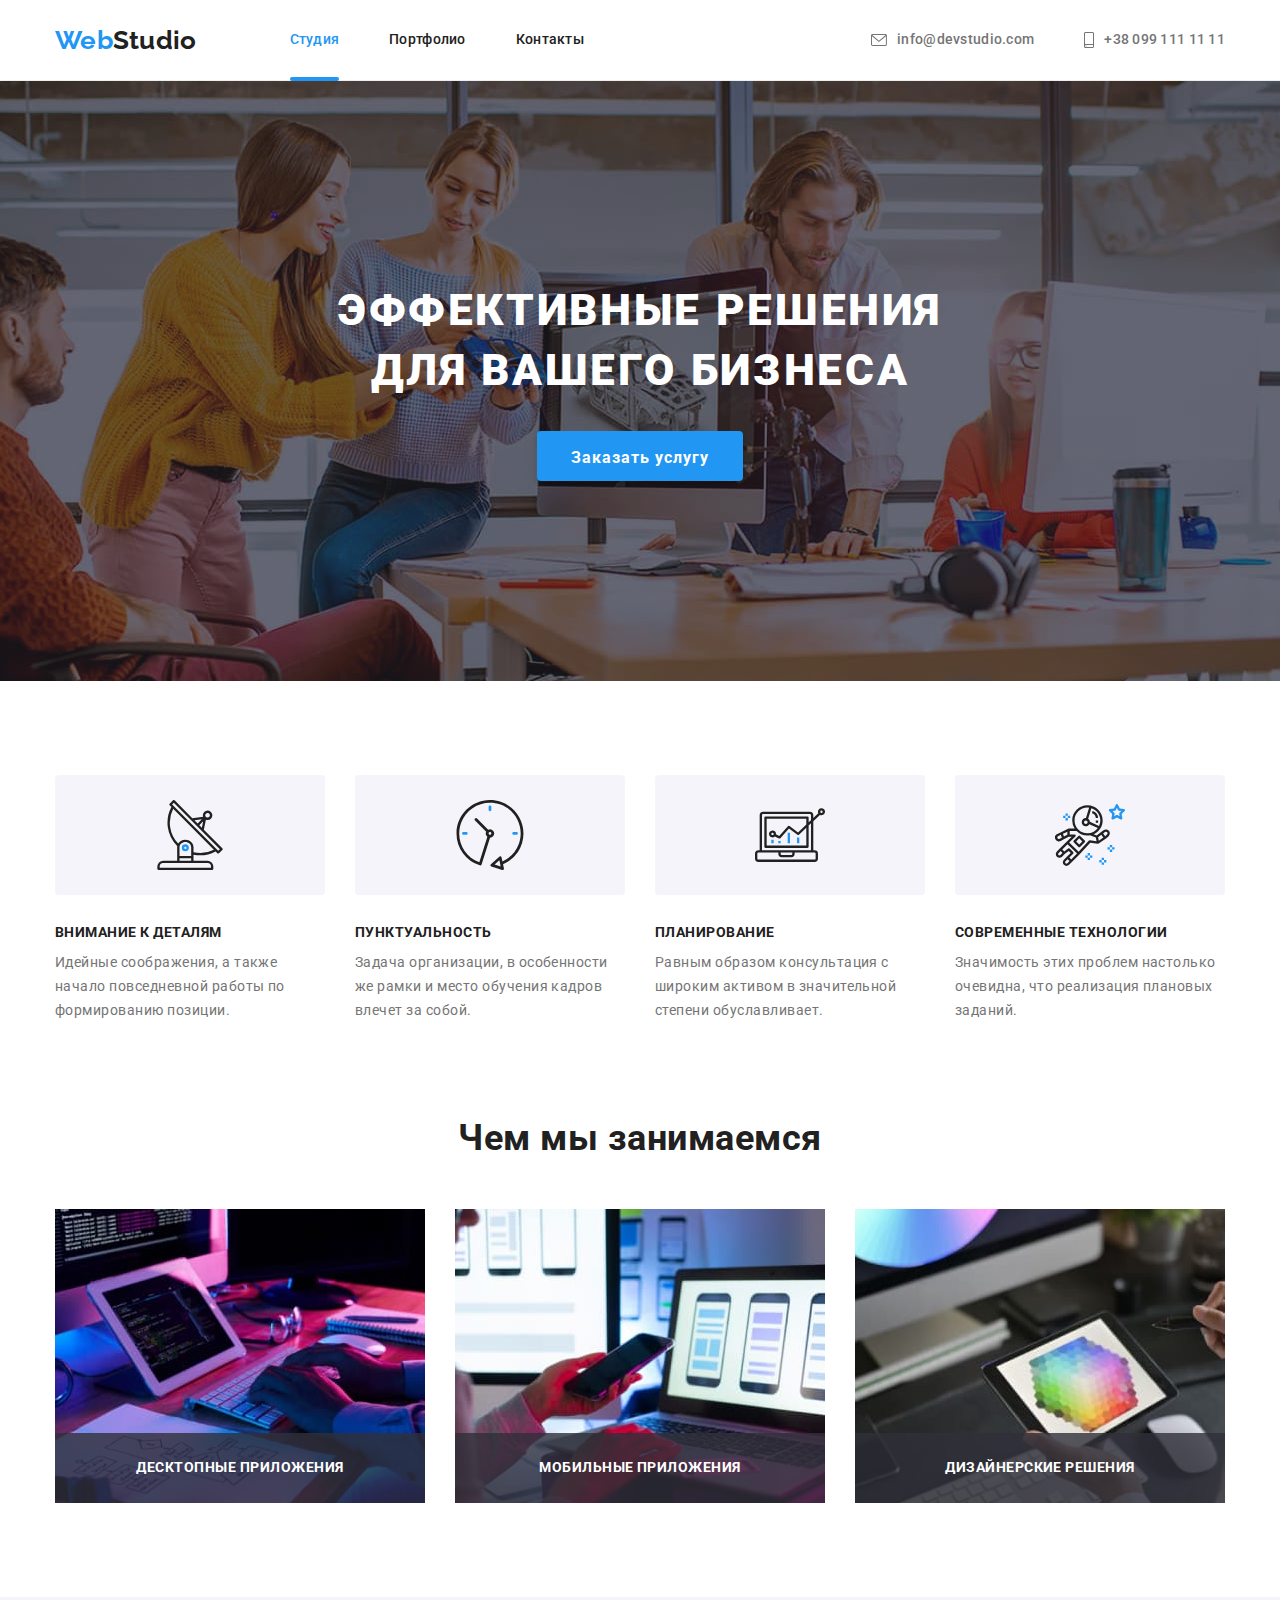
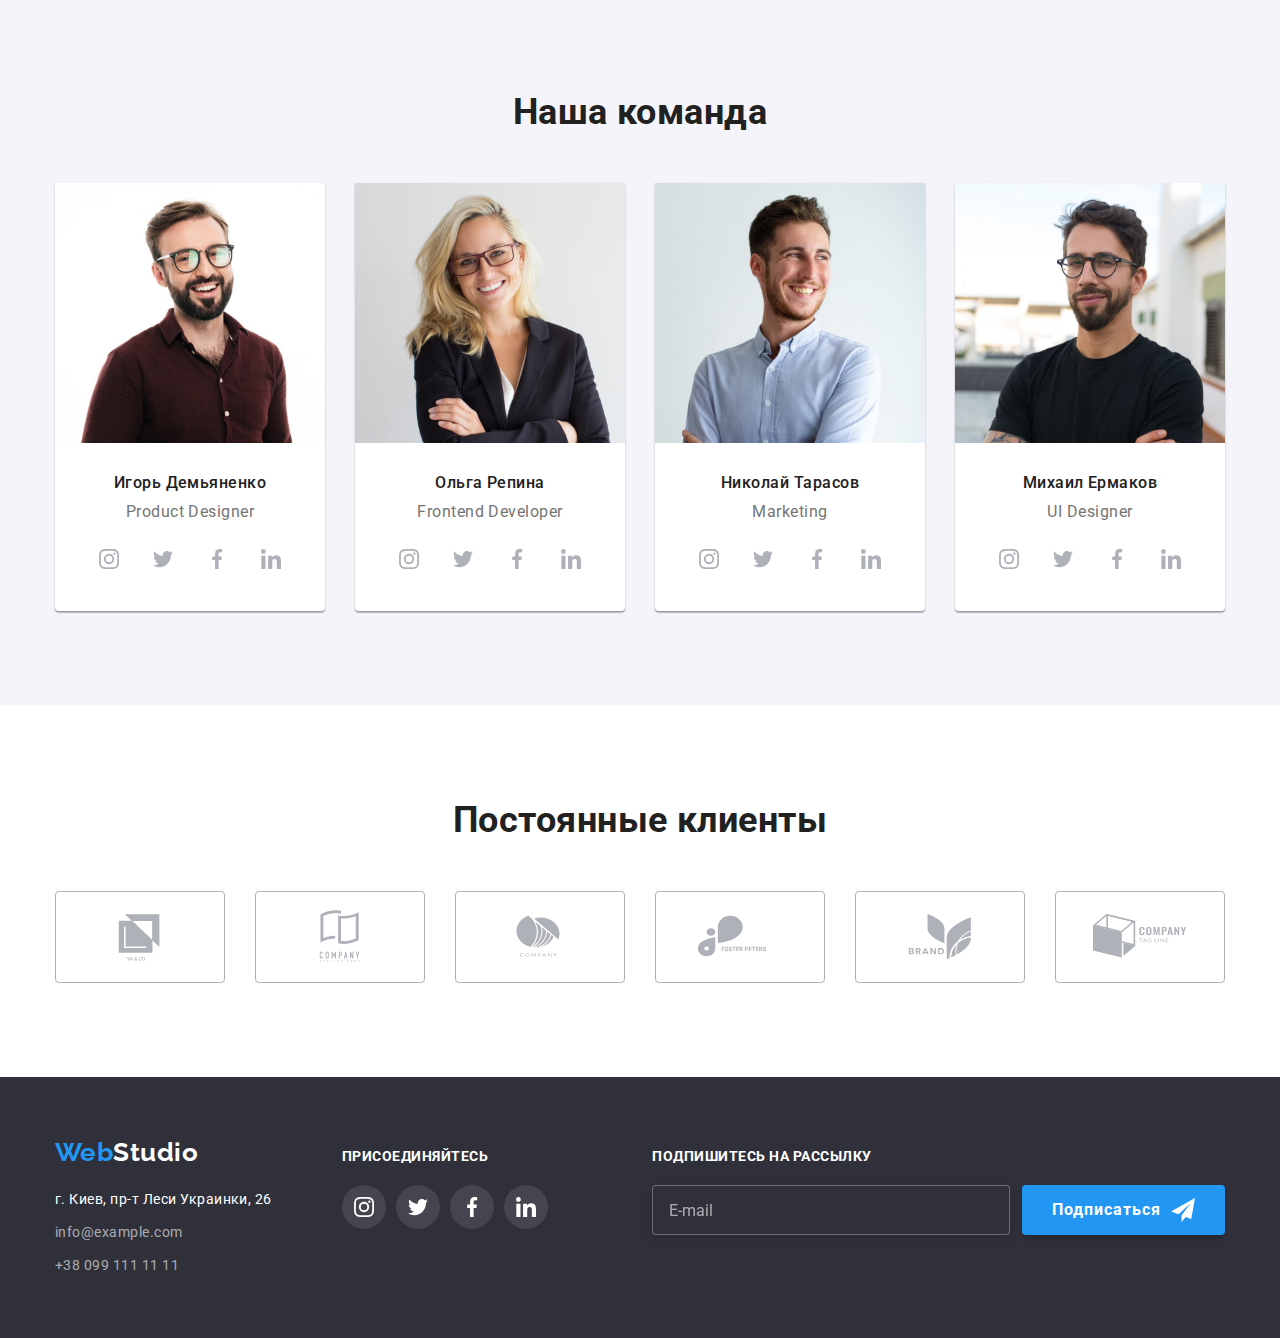
==== index.html @ 2c654b38 "Initial commit" ====
<!DOCTYPE html>
<html lang="ru">

<head>
    <meta charset="UTF-8">
    <meta http-equiv="X-UA-Compatible" content="IE=edge">
    <meta name="viewport" content="width=device-width, initial-scale=1.0">
    <title>Главная</title>
    <link
        href="https://fonts.googleapis.com/css2?family=Raleway:wght@700&family=Roboto:wght@400;500;700;900&display=swap"
        rel="stylesheet">
    <link rel="stylesheet"
        href="https://cdnjs.cloudflare.com/ajax/libs/modern-normalize/1.1.0/modern-normalize.min.css">
    <link rel="stylesheet" href="./css/main.min.css" />


</head>

<body>

    <!-- HEADER -->

    <header class="page-header">
        <div class="container page-header__container">
            <nav class="main-nav">
                <a class="main-logo" href="./index.html"><span class="main-logo__web">Web</span>Studio</a>
                <ul class="main-nav__list">
                    <li class="main-nav__item"><a class="main-nav__link main-nav__link--current"
                            href="./index.html">Студия</a></li>
                    <li class="main-nav__item"><a class="main-nav__link" href="./portfolio.html">Портфолио</a></li>
                    <li class="main-nav__item"><a class="main-nav__link" href="">Контакты</a></li>
                </ul>
            </nav>
            <ul class="page-header__contact-list">
                <li class="page-header__contact-item"><a class="page-header__contact" href="mailto:info@devstudio.com">
                        <svg class="page-header__contact-icon" width="16" height="12">
                            <use href="./images/sprite.svg#icon-envelope"></use>
                        </svg>info@devstudio.com</a></li>
                <li class="page-header__contact-item"><a class="page-header__contact" href="tel:+380991111111">
                        <svg class="page-header__contact-icon" width="10" height="16">
                            <use href="./images/sprite.svg#icon-smartphone"></use>
                        </svg>+38 099 111 11 11</a></li>
            </ul>
        </div>
    </header>

    <!-- MAIN -->

    <main>

        <!-- SECTION HERO -->

        <section class="section-hero">
            <div class="container">
                <h1 class="section-hero__title">Эффективные решения <br> для вашего бизнеса</h1>
                <button class="button" type="button" data-modal-open>Заказать услугу</button>
            </div>
        </section>

        <!-- SECTION ADVANTAGE -->


        <section class="section-advantage">
            <div class="container">
                <h2 class="section-advantage__title visually-hidden">Чем мы отличаемся от других</h2>
                <ul class="section-advantage__list">
                    <li class="section-advantage__item">
                        <div class="section-advantage__icon-box">
                            <svg class="section-advantage__icon">
                                <use href="./images/sprite.svg#icon-antenna"></use>
                            </svg>
                        </div>
                        <h3 class="section-advantage__subtitle">Внимание к деталям</h3>
                        <p class="section-advantage__text">Идейные соображения, а также начало повседневной работы по
                            формированию позиции.
                        </p>
                    </li>
                    <li class="section-advantage__item">
                        <div class="section-advantage__icon-box">
                            <svg class="section-advantage__icon">
                                <use href="./images/sprite.svg#icon-clock"></use>

                            </svg>
                        </div>
                        <h3 class="section-advantage__subtitle">Пунктуальность</h3>
                        <p class="section-advantage__text">Задача организации, в особенности же рамки и место обучения
                            кадров влечет за
                            собой.
                        </p>
                    </li>
                    <li class="section-advantage__item">
                        <div class="section-advantage__icon-box">
                            <svg class="section-advantage__icon">
                                <use href="./images/sprite.svg#icon-diagram" width="70px" height="70px"></use>
                            </svg>
                        </div>
                        <h3 class="section-advantage__subtitle">Планирование</h3>
                        <p class="section-advantage__text">Равным образом консультация с широким активом в значительной
                            степени
                            обуславливает.
                        </p>
                    </li>
                    <li class="section-advantage__item">
                        <div class="section-advantage__icon-box">
                            <svg class="section-advantage__icon" width="70px" height="70px">
                                <use href="./images/sprite.svg#icon-astronaut"></use>
                            </svg>
                        </div>
                        <h3 class="section-advantage__subtitle">Современные технологии</h3>
                        <p class="section-advantage__text">Значимость этих проблем настолько очевидна, что реализация
                            плановых заданий.</p>
                    </li>
                </ul>
            </div>
        </section>


        <!-- SECTION WORK -->


        <section class="section-work">
            <div class="container">
                <h2 class="section-work__title">
                    Чем мы занимаемся
                </h2>
                <ul class="section-work__list">
                    <li class="section-work__item">
                        <img class="section-work__img" src="./images/img1.jpg" alt="Изучаем алгоритмы" width="370">
                        <h3 class="section-work__subtitle">Десктопные приложения</h3>
                    </li>
                    <li class="section-work__item">
                        <img class="section-work__img" src="./images/img2.jpg" alt="Разрабатываем мобильные приложения"
                            width="370">
                        <h3 class="section-work__subtitle">Мобильные приложения</h3>
                    </li>
                    <li class="section-work__item">
                        <img class="section-work__img" src="./images/img3.jpg" alt="Делаем дизайн" width="370">
                        <h3 class="section-work__subtitle">Дизайнерские решения</h3>
                    </li>
                </ul>
            </div>
        </section>


        <!-- SECTION TEAM -->


        <section class="section-team">
            <div class="container">
                <h2 class="section-team__title">Наша команда</h2>
                <ul class="section-team__list">
                    <li class="section-team__item">
                        <img src="./images/photo1.jpg" alt="Игорь Демьяненко" width="270">
                        <h3 class="section-team__name">Игорь Демьяненко</h3>
                        <p class="section-team__speciality" lang="en">Product Designer</p>
                        <ul class="social-group__list">
                            <li class="social-group__item"><a class="social-group__link" href="">
                                    <svg class="social-group__icon social-group__icon--team">
                                        <use href="./images/sprite.svg#icon-instagram"></use>

                                    </svg>
                                </a></li>
                            <li class="social-group__item"><a class="social-group__link" href="">
                                    <svg class="social-group__icon social-group__icon--team">
                                        <use href="./images/sprite.svg#icon-twitter"></use>

                                    </svg>
                                </a></li>
                            <li class="social-group__item"><a class="social-group__link" href="">
                                    <svg class="social-group__icon social-group__icon--team">
                                        <use href="./images/sprite.svg#icon-facebook"></use>

                                    </svg>
                                </a></li>
                            <li class="social-group__item"><a class="social-group__link" href="">
                                    <svg class="social-group__icon social-group__icon--team">
                                        <use href="./images/sprite.svg#icon-linkedin"></use>

                                    </svg>
                                </a></li>
                        </ul>

                    </li>
                    <li class="section-team__item ">
                        <img src="./images/photo2.jpg" alt="Ольга Репина" width="270">
                        <h3 class="section-team__name">Ольга Репина</h3>
                        <p class="section-team__speciality" lang="en">Frontend Developer</p>


                        <ul class="social-group__list">
                            <li class="social-group__item"><a class="social-group__link social-group__icon--team"
                                    href="">
                                    <svg class="social-group__icon social-group__icon--team">
                                        <use href="./images/sprite.svg#icon-instagram"></use>

                                    </svg>
                                </a></li>
                            <li class="social-group__item"><a class="social-group__link" href="">
                                    <svg class="social-group__icon social-group__icon--team">
                                        <use href="./images/sprite.svg#icon-twitter"></use>

                                    </svg>
                                </a></li>
                            <li class="social-group__item"><a class="social-group__link" href="">
                                    <svg class="social-group__icon social-group__icon--team">
                                        <use href="./images/sprite.svg#icon-facebook"></use>

                                    </svg>
                                </a></li>
                            <li class="social-group__item"><a class="social-group__link" href="">
                                    <svg class="social-group__icon social-group__icon--team">
                                        <use href="./images/sprite.svg#icon-linkedin"></use>

                                    </svg>
                                </a></li>
                        </ul>
                    </li>
                    <li class="section-team__item">
                        <img src="./images/photo3.jpg" alt="Николай Тарасов" width="270">
                        <h3 class="section-team__name">Николай Тарасов</h3>
                        <p class="section-team__speciality" lang="en">Marketing</p>


                        <ul class="social-group__list">
                            <li class="social-group__item"><a class="social-group__link" href="">
                                    <svg class="social-group__icon social-group__icon--team">
                                        <use href="./images/sprite.svg#icon-instagram"></use>

                                    </svg>
                                </a></li>
                            <li class="social-group__item"><a class="social-group__link" href="">
                                    <svg class="social-group__icon social-group__icon--team">
                                        <use href="./images/sprite.svg#icon-twitter"></use>

                                    </svg>
                                </a></li>
                            <li class="social-group__item"><a class="social-group__link" href="">
                                    <svg class="social-group__icon social-group__icon--team">
                                        <use href="./images/sprite.svg#icon-facebook"></use>

                                    </svg>
                                </a></li>
                            <li class="social-group__item"><a class="social-group__link" href="">
                                    <svg class="social-group__icon social-group__icon--team">
                                        <use href="./images/sprite.svg#icon-linkedin"></use>

                                    </svg>
                                </a></li>
                        </ul>

                    </li>
                    <li class="section-team__item">
                        <img src="./images/photo4.jpg" alt="Михаил Ермаков" width="270">
                        <h3 class="section-team__name">Михаил Ермаков</h3>
                        <p class="section-team__speciality" lang="en">UI Designer</p>
                        <ul class="social-group__list">
                            <li class="social-group__item"><a class="social-group__link" href="">
                                    <svg class="social-group__icon social-group__icon--team">
                                        <use href="./images/sprite.svg#icon-instagram"></use>

                                    </svg>
                                </a></li>
                            <li class="social-group__item"><a class="social-group__link" href="">
                                    <svg class="social-group__icon social-group__icon--team">
                                        <use href="./images/sprite.svg#icon-twitter"></use>

                                    </svg>
                                </a></li>
                            <li class="social-group__item"><a class="social-group__link" href="">
                                    <svg class="social-group__icon social-group__icon--team">
                                        <use href="./images/sprite.svg#icon-facebook"></use>

                                    </svg>
                                </a></li>
                            <li class="social-group__item"><a class="social-group__link" href="">
                                    <svg class="social-group__icon social-group__icon--team">
                                        <use href="./images/sprite.svg#icon-linkedin"></use>

                                    </svg>
                                </a></li>
                        </ul>
                    </li>
                </ul>
            </div>
        </section>

        <!-- SECTION CLIENTS -->

        <section class="section-clients">
            <div class="container">
                <h2 class="section-clients__title">Постоянные клиенты</h2>
                <ul class="section-clients__list">
                    <li class="section-clients__item"><a class="section-clients__logo" href="">
                            <svg class="section-clients__logo-inside">
                                <use href="./images/sprite.svg#icon-logo1"></use>
                            </svg>
                        </a></li>
                    <li class="section-clients__item"><a class="section-clients__logo" href="">
                            <svg class="section-clients__logo-inside">
                                <use href="./images/sprite.svg#icon-logo2"></use>
                            </svg>
                        </a></li>
                    <li class="section-clients__item"><a class="section-clients__logo" href="">
                            <svg class="section-clients__logo-inside">
                                <use href="./images/sprite.svg#icon-logo3"></use>
                            </svg>
                        </a></li>
                    <li class="section-clients__item"><a class="section-clients__logo" href="">
                            <svg class="section-clients__logo-inside">
                                <use href="./images/sprite.svg#icon-logo4"></use>
                            </svg>
                        </a></li>
                    <li class="section-clients__item"><a class="section-clients__logo" href="">
                            <svg class="section-clients__logo-inside">
                                <use href="./images/sprite.svg#icon-logo5"></use>
                            </svg>
                        </a></li>
                    <li class="section-clients__item"><a class="section-clients__logo" href="">
                            <svg class="section-clients__logo-inside">
                                <use href="./images/sprite.svg#icon-logo6"></use>
                            </svg>
                        </a></li>
                </ul>
            </div>
        </section>



    </main>

    <!-- FOOTER -->

    <footer class="footer">
        <div class="container footer__container">
            <div class="footer__contact-group">
                <a class="main-logo main-logo--inverse" href="./index.html"><span
                        class="main-logo__web">Web</span>Studio</a>
                <address class="footer__contact-list">
                    <ul>
                        <li class="footer__contact-item"><a class="footer__address" href="https://bit.ly/3pXMvUd"
                                target="_blank" rel="noopener noreferrer">г. Киев,
                                пр-т Леси Украинки, 26</a></li>
                        <li class="footer__contact-item"><a class="footer__contact"
                                href="mailto:info@example.com">info@example.com</a> </li>
                        <li class="footer__contact-item"><a class="footer__contact" href="tel:+380991111111">+38 099 111
                                11 11</a></li>
                    </ul>
                </address>
            </div>

            <div class="social-group">
                <h3 class="social-group__title">присоединяйтесь</h3>
                <ul class="social-group__list">
                    <li class="social-group__item"><a class="social-group__link" href="">
                            <svg class="social-group__icon">
                                <use href="./images/sprite.svg#icon-instagram"></use>

                            </svg>
                        </a></li>
                    <li class="social-group__item"><a class="social-group__link" href="">
                            <svg class="social-group__icon">
                                <use href="./images/sprite.svg#icon-twitter"></use>

                            </svg>
                        </a></li>
                    <li class="social-group__item"><a class="social-group__link" href="">
                            <svg class="social-group__icon">
                                <use href="./images/sprite.svg#icon-facebook"></use>

                            </svg>
                        </a></li>
                    <li class="social-group__item"><a class="social-group__link" href="">
                            <svg class="social-group__icon">
                                <use href="./images/sprite.svg#icon-linkedin"></use>

                            </svg>
                        </a></li>
                </ul>
            </div>
            <div>
                <h2 class="footer-form__email-label">Подпишитесь на рассылку</h2>
                <form class="footer-form">

                    <label class="footer-form__email">

                        <input class="footer-form__input" type="email" name="footer-email" placeholder="E-mail">
                    </label>

                    <button class="button button__footer" type="submit">
                        Подписаться
                        <svg class="button__icon" width="24px" height="24px">
                            <use href="./images/sprite.svg#icon-send"></use>

                        </svg>
                    </button>

                </form>
            </div>
        </div>
    </footer>

    <!-- MODAL -->

    <div class="backdrop backdrop--is-hidden" data-modal>
        <div class="modal">

            <button class="modal__button" data-modal-close>
                <svg class="modal__button-icon" width="11" height="11">
                    <use href="./images/sprite.svg#icon-close"></use>

                </svg>
            </button>
            <form class="modal__form">
                <strong class="modal__title">Оставьте свои данные, мы вам перезвоним</strong>

                <label class="modal__label">
                    <span class="modal__name">Имя</span>
                    <span class="modal__input-field">
                        <input class="modal__input" type="text" name="name">
                        <svg class="modal__icon">
                            <use href="./images/sprite.svg#icon-person-form"></use>
                        </svg>
                    </span>
                </label>

                <label class="modal__label">
                    <span class="modal__name">Телефон</span>
                    <span class="modal__input-field">
                        <input class="modal__input" type="tel" name="tel">
                        <svg class="modal__icon">
                            <use href="./images/sprite.svg#icon-phone-form"></use>
                        </svg>
                    </span>
                </label>

                <label class="modal__label">
                    <span class="modal__name">Почта</span>
                    <span class="modal__input-field">
                        <input class="modal__input" type="email" name="email">
                        <svg class="modal__icon">
                            <use href="./images/sprite.svg#icon-email-form"></use>
                        </svg>
                    </span>
                </label>

                <label class="modal__label modal__label--margin">
                    <span class="modal__name">Комментарий</span>
                    <textarea class="modal__comment" name="comment" id="comment" placeholder="Введите текст"
                        rows="3"></textarea>
                </label>

                <label class="modal__checkbox">

                    <input class="modal__checkbox-input" type="checkbox" name="policy">
                    <svg class="modal__checkbox-icon">
                        <use href="./images/sprite.svg#icon-uncheck"></use>
                    </svg>
                    <svg class="modal__checkbox-icon modal__checkbox-icon--on">
                        <use href="./images/sprite.svg#icon-check"></use>
                    </svg>

                    <span class="modal__checkbox-label">Соглашаюсь с рассылкой и принимаю
                        <a class="modal__agreement-link" href="#">Условия договора</a></span>
                </label>


                <button class="button button__form" type="submit">
                    Отправить
                </button>

            </form>


        </div>
    </div>
    <script src="./js/modal.js"></script>

</body>

</html>
---- css/main.min.css ----
:root{--primary-text-color: #757575;--title-text-color: #212121;--accent-color: #2196f3;--primary-white-color: #ffffff;--secondary-bg: #f5f4fa;--footer-bg: #2f303a;--icons-color: #afb1b8}.visually-hidden{position:absolute;width:1px;height:1px;margin:-1px;border:0;padding:0;white-space:nowrap;-webkit-clip-path:inset(100%);clip-path:inset(100%);clip:rect(0 0 0 0);overflow:hidden}html{-webkit-box-sizing:border-box;box-sizing:border-box}*,*::before,*::after{-webkit-box-sizing:inherit;box-sizing:inherit}body{margin:0;font-family:Roboto,sans-serif;color:var(--primary-text-color);background-color:var(--primary-white-color);letter-spacing:.03em}.main-logo{color:var(--title-text-color);text-decoration:none;font-family:Raleway,sans-serif;font-weight:700;font-size:26px;line-height:1.19}.button{border-radius:4px;border-color:rgba(0,0,0,0);padding:10px 32px;min-width:200px;height:50px;-webkit-box-shadow:0px 4px 4px rgba(0,0,0,.15);box-shadow:0px 4px 4px rgba(0,0,0,.15);color:var(--primary-white-color);background-color:var(--accent-color);font-family:inherit;font-weight:700;font-size:16px;line-height:1.88;-webkit-box-align:center;-ms-flex-align:center;align-items:center;text-align:center;letter-spacing:.06em;cursor:pointer;-webkit-transition-property:background-color;transition-property:background-color;-webkit-transition-duration:250ms;transition-duration:250ms;-webkit-transition-timing-function:cubic-bezier(0.4, 0, 0.2, 1);transition-timing-function:cubic-bezier(0.4, 0, 0.2, 1)}.button:hover,.button:focus{background-color:#188ce8}.social-group{margin-left:70px;margin-right:auto}.social-group__title{margin-top:0;margin-bottom:20px;font-weight:700;font-size:14px;line-height:1.14;text-transform:uppercase;color:var(--primary-white-color)}.social-group__list{display:-webkit-box;display:-ms-flexbox;display:flex;-webkit-box-pack:center;-ms-flex-pack:center;justify-content:center}.social-group__item:not(:last-child){margin-right:10px}.social-group__link{display:-webkit-box;display:-ms-flexbox;display:flex;-webkit-box-align:center;-ms-flex-align:center;align-items:center;-webkit-box-pack:center;-ms-flex-pack:center;justify-content:center;width:44px;height:44px;border-radius:50%;background:rgba(255,255,255,.1);-webkit-transition-property:background-color;transition-property:background-color;-webkit-transition-duration:250ms;transition-duration:250ms;-webkit-transition-timing-function:cubic-bezier(0.4, 0, 0.2, 1);transition-timing-function:cubic-bezier(0.4, 0, 0.2, 1)}.social-group__link:hover,.social-group__link:focus{background-color:var(--accent-color)}.social-group__icon{fill:var(--primary-white-color);width:20px;height:20px;-webkit-transition-property:fill;transition-property:fill;-webkit-transition-duration:250ms;transition-duration:250ms;-webkit-transition-timing-function:cubic-bezier(0.4, 0, 0.2, 1);transition-timing-function:cubic-bezier(0.4, 0, 0.2, 1)}.social-group__link:hover .social-group__icon,.social-group__link:focus .social-group__icon{fill:var(--primary-white-color)}h1,h2,h3,p{margin-bottom:0;margin-top:0}ul,li{padding:0;margin:0;list-style:none}a{text-decoration:none;color:inherit}img{display:block;margin-bottom:0}.container{width:1200px;padding-left:15px;padding-right:15px;margin-left:auto;margin-right:auto}.page-header__container{display:-webkit-box;display:-ms-flexbox;display:flex;-webkit-box-align:center;-ms-flex-align:center;align-items:center}.main-nav{display:-webkit-box;display:-ms-flexbox;display:flex;-webkit-box-align:center;-ms-flex-align:center;align-items:center}.page-header{font-weight:500;font-size:14px;line-height:1.14;letter-spacing:.02em;border-bottom:1px solid #eee}.main-nav__list{display:-webkit-box;display:-ms-flexbox;display:flex;margin-left:93px;gap:50px}.main-nav__link{color:var(--title-text-color);display:block;padding-top:32px;padding-bottom:32px;-webkit-transition-property:color;transition-property:color;-webkit-transition-duration:250ms;transition-duration:250ms;-webkit-transition-timing-function:cubic-bezier(0.4, 0, 0.2, 1);transition-timing-function:cubic-bezier(0.4, 0, 0.2, 1)}.main-nav__link:hover,.main-nav__link:focus,.main-nav__link--current,.page-header__contact:hover,.page-header__contact:focus,.footer__contact:hover,.footer__contact:focus,.main-logo__web{color:var(--accent-color)}.main-nav__link--current{position:relative}.main-nav__link--current::after{content:"";position:absolute;bottom:-1px;left:0;width:100%;height:4px;background:var(--accent-color);border-radius:2px}.page-header__contact-list{display:-webkit-box;display:-ms-flexbox;display:flex;margin-left:auto;gap:50px}.page-header__contact{display:-webkit-box;display:-ms-flexbox;display:flex;-webkit-box-align:center;-ms-flex-align:center;align-items:center;padding-top:32px;padding-bottom:32px;-webkit-transition-property:color;transition-property:color;-webkit-transition-duration:250ms;transition-duration:250ms;-webkit-transition-timing-function:cubic-bezier(0.4, 0, 0.2, 1);transition-timing-function:cubic-bezier(0.4, 0, 0.2, 1)}.page-header__contact-icon{fill:#757575;margin-right:10px;-webkit-transition-property:fill;transition-property:fill;-webkit-transition-duration:250ms;transition-duration:250ms;-webkit-transition-timing-function:cubic-bezier(0.4, 0, 0.2, 1);transition-timing-function:cubic-bezier(0.4, 0, 0.2, 1)}.page-header__contact:hover .page-header__contact-icon,.page-header__contact:focus .page-header__contact-icon{fill:var(--accent-color)}.section-hero{background-image:-webkit-gradient(linear, left top, right top, from(rgba(47, 48, 58, 0.4)), to(rgba(47, 48, 58, 0.4))),url(../images/hero.jpg);background-image:linear-gradient(to right, rgba(47, 48, 58, 0.4), rgba(47, 48, 58, 0.4)),url(../images/hero.jpg);background-repeat:no-repeat;background-position:center;margin-left:auto;margin-right:auto;max-width:1600px;height:600px;background-size:cover;background-color:var(--footer-bg);text-align:center;padding:200px 0}.section-hero__title{margin-top:0;margin-bottom:30px;color:#fff;font-weight:900;font-size:44px;line-height:1.36;letter-spacing:.06em;text-transform:uppercase}.section-advantage{padding-top:94px}.section-advantage__list{display:-webkit-box;display:-ms-flexbox;display:flex}.section-advantage__icon{width:70px;height:70px}.section-advantage__icon-box{display:-webkit-box;display:-ms-flexbox;display:flex;-webkit-box-align:center;-ms-flex-align:center;align-items:center;-webkit-box-pack:center;-ms-flex-pack:center;justify-content:center;height:120px;width:270px;margin-bottom:30px;background-color:var(--secondary-bg);border-radius:4px}.section-advantage__item:not(:last-child){margin-right:30px}.section-advantage__title,.section-work__title,.section-team__title,.section-clients__title,.section-projects__title{color:var(--title-text-color);font-weight:700;font-size:36px;line-height:1.17;text-align:center;margin-top:0;margin-bottom:50px}.section-advantage__subtitle{color:var(--title-text-color);font-weight:700;font-size:14px;line-height:1.14;text-transform:uppercase;margin-top:0;margin-bottom:10px}.section-advantage__text{font-size:14px;line-height:1.71}.section-work{padding:94px 0}.section-work__list{display:-webkit-box;display:-ms-flexbox;display:flex;gap:30px}.section-work__item{position:relative}.section-work__subtitle{position:absolute;bottom:0;display:-webkit-box;display:-ms-flexbox;display:flex;width:370px;-webkit-box-align:center;-ms-flex-align:center;align-items:center;-webkit-box-pack:center;-ms-flex-pack:center;justify-content:center;padding:27px 0;font-weight:700;font-size:14px;line-height:1.14;text-transform:uppercase;color:var(--primary-white-color);background:rgba(47,48,58,.8)}.section-team{background-color:var(--secondary-bg);padding:94px 0}.section-team__list{display:-webkit-box;display:-ms-flexbox;display:flex;gap:30px}.section-team__item{background-color:var(--primary-white-color);-webkit-box-shadow:0px 1px 3px rgba(0,0,0,.12),0px 1px 1px rgba(0,0,0,.14),0px 2px 1px rgba(0,0,0,.2);box-shadow:0px 1px 3px rgba(0,0,0,.12),0px 1px 1px rgba(0,0,0,.14),0px 2px 1px rgba(0,0,0,.2);border-radius:0px 0px 4px 4px;padding-bottom:30px}.section-team__name{color:var(--title-text-color);font-weight:500;font-size:16px;line-height:1.19;text-align:center;margin-top:30px;margin-bottom:10px}.section-team__speciality{font-size:16px;line-height:1.19;text-align:center;margin-bottom:16px}.social-group__icon--team{fill:var(--icons-color)}.section-clients{padding:94px 0}.section-clients__list{display:-webkit-box;display:-ms-flexbox;display:flex;gap:30px}.section-clients__logo{display:-webkit-box;display:-ms-flexbox;display:flex;-webkit-box-align:center;-ms-flex-align:center;align-items:center;-webkit-box-pack:center;-ms-flex-pack:center;justify-content:center;width:170px;height:92px;border:1px solid var(--icons-color);border-radius:4px;-webkit-transition-property:border;transition-property:border;-webkit-transition-duration:250ms;transition-duration:250ms;-webkit-transition-timing-function:cubic-bezier(0.4, 0, 0.2, 1);transition-timing-function:cubic-bezier(0.4, 0, 0.2, 1)}.section-clients__logo:hover,.section-clients__logo:focus{border:1px solid var(--accent-color)}.section-clients__logo-inside{fill:var(--icons-color);width:106px;height:60px;-webkit-transition-property:fill;transition-property:fill;-webkit-transition-duration:250ms;transition-duration:250ms;-webkit-transition-timing-function:cubic-bezier(0.4, 0, 0.2, 1);transition-timing-function:cubic-bezier(0.4, 0, 0.2, 1)}.section-clients__logo:hover .section-clients__logo-inside,.section-clients__logo:focus .section-clients__logo-inside{fill:var(--accent-color)}.section-projects{padding:94px 0}.button__filter{border-radius:4px;border-color:rgba(0,0,0,0);font-family:inherit;font-weight:500;font-size:16px;line-height:1.62;text-align:center;letter-spacing:.03em;cursor:pointer;color:var(--title-text-color);background-color:var(--secondary-bg);padding:6px 22px;-webkit-transition-property:background-color,color,-webkit-box-shadow;transition-property:background-color,color,-webkit-box-shadow;transition-property:background-color,color,box-shadow;transition-property:background-color,color,box-shadow,-webkit-box-shadow;-webkit-transition-duration:250ms;transition-duration:250ms;-webkit-transition-timing-function:cubic-bezier(0.4, 0, 0.2, 1);transition-timing-function:cubic-bezier(0.4, 0, 0.2, 1)}.button__filter:hover,.button__filter:focus,.button__filter--active{color:var(--primary-white-color);background-color:var(--accent-color);-webkit-box-shadow:0px 3px 1px rgba(0,0,0,.1),0px 1px 2px rgba(0,0,0,.08),0px 2px 2px rgba(0,0,0,.12);box-shadow:0px 3px 1px rgba(0,0,0,.1),0px 1px 2px rgba(0,0,0,.08),0px 2px 2px rgba(0,0,0,.12)}.section-projects__filter{display:-webkit-box;display:-ms-flexbox;display:flex;-webkit-box-pack:center;-ms-flex-pack:center;justify-content:center;margin-bottom:50px}.section-projects__filter-item:not(:last-child){margin-right:8px}.section-projects__list{display:-webkit-box;display:-ms-flexbox;display:flex;-ms-flex-wrap:wrap;flex-wrap:wrap}.section-projects__item:not(:nth-child(3n)){margin-right:30px}.section-projects__item:nth-child(-n+6){margin-bottom:30px}.section-projects__link{display:block;-webkit-transition-property:-webkit-box-shadow;transition-property:-webkit-box-shadow;transition-property:box-shadow;transition-property:box-shadow, -webkit-box-shadow;-webkit-transition-duration:250ms;transition-duration:250ms;-webkit-transition-timing-function:cubic-bezier(0.4, 0, 0.2, 1);transition-timing-function:cubic-bezier(0.4, 0, 0.2, 1)}.section-projects__link:hover,.section-projects__link:focus{-webkit-box-shadow:0px 1px 1px rgba(0,0,0,.12),0px 4px 4px rgba(0,0,0,.06),1px 4px 6px rgba(0,0,0,.16);box-shadow:0px 1px 1px rgba(0,0,0,.12),0px 4px 4px rgba(0,0,0,.06),1px 4px 6px rgba(0,0,0,.16)}.section-projects__image{position:relative;overflow:hidden;width:370px}.section-projects__subtitle{color:var(--title-text-color);font-weight:700;font-size:18px;line-height:2;letter-spacing:.06em;margin-top:0;margin-bottom:4px}.section-projects__text{font-size:16px;line-height:1.88}.section-projects__overlay{position:absolute;-webkit-transform:translatey(0);transform:translatey(0);-webkit-transition-property:-webkit-transform;transition-property:-webkit-transform;transition-property:transform;transition-property:transform, -webkit-transform;-webkit-transition-duration:250ms;transition-duration:250ms;-webkit-transition-timing-function:cubic-bezier(0.4, 0, 0.2, 1);transition-timing-function:cubic-bezier(0.4, 0, 0.2, 1);font-size:18px;line-height:1.56;padding:63px 24px;color:#fff;background:rgba(33,150,243,.9)}.section-projects__link:hover .section-projects__overlay,.section-projects__link:focus .section-projects__overlay{-webkit-transform:translatey(-100%);transform:translatey(-100%)}.section-projects__product{border-left:1px solid #eee;border-right:1px solid #eee;border-bottom:1px solid #eee;padding-left:24px;padding-right:24px;padding-top:20px;padding-bottom:20px}.footer{padding:60px 0;background-color:var(--footer-bg)}.footer__container{display:-webkit-box;display:-ms-flexbox;display:flex;-webkit-box-align:baseline;-ms-flex-align:baseline;align-items:baseline}.footer__contact-list{margin-top:20px;text-decoration:none;font-style:normal;text-decoration:inherit;font-size:14px;line-height:1.71}.footer__contact-item:not(:last-child){margin-bottom:9px}.main-logo--inverse{color:var(--primary-white-color);margin-bottom:20px}.footer__address{color:var(--primary-white-color);text-decoration:none}.footer__contact{color:rgba(255,255,255,.6);text-decoration:none;-webkit-transition-property:color;transition-property:color;-webkit-transition-duration:250ms;transition-duration:250ms;-webkit-transition-timing-function:cubic-bezier(0.4, 0, 0.2, 1);transition-timing-function:cubic-bezier(0.4, 0, 0.2, 1)}.footer-form{display:-webkit-box;display:-ms-flexbox;display:flex;-webkit-box-align:center;-ms-flex-align:center;align-items:center}.footer-form__email-label{margin-bottom:20px;font-weight:700;font-size:14px;line-height:1.14;text-transform:uppercase;color:var(--primary-white-color)}.footer-form__input{border:1px solid rgba(255,255,255,.3);-webkit-filter:drop-shadow(0px 4px 4px rgba(0, 0, 0, 0.15));filter:drop-shadow(0px 4px 4px rgba(0, 0, 0, 0.15));border-radius:4px;padding:15px 16px;min-width:358px;height:50px;background-color:var(--footer-bg);color:var(--primary-white-color)}.footer-form__input::-webkit-input-placeholder{font-size:16px;line-height:1.25;color:rgba(255,255,255,.6)}.footer-form__input::-moz-placeholder{font-size:16px;line-height:1.25;color:rgba(255,255,255,.6)}.footer-form__input:-ms-input-placeholder{font-size:16px;line-height:1.25;color:rgba(255,255,255,.6)}.footer-form__input::-ms-input-placeholder{font-size:16px;line-height:1.25;color:rgba(255,255,255,.6)}.footer-form__input::placeholder{font-size:16px;line-height:1.25;color:rgba(255,255,255,.6)}.button__footer{display:-webkit-box;display:-ms-flexbox;display:flex;margin-left:12px;padding:10px 28px}.button__icon{fill:var(--primary-white-color);margin-left:10px}.backdrop{position:fixed;top:0;left:0;background:rgba(0,0,0,.2);width:100%;height:100%;opacity:1;visibility:visible;-webkit-transition-property:opacity,visibility;transition-property:opacity,visibility;-webkit-transition-duration:250ms;transition-duration:250ms;-webkit-transition-timing-function:cubic-bezier(0.4, 0, 0.2, 1);transition-timing-function:cubic-bezier(0.4, 0, 0.2, 1)}.backdrop--is-hidden{opacity:0;pointer-events:none;visibility:hidden}.backdrop--is-hidden .modal{-webkit-transform:translate(-50%, 50%) scale(0.5);transform:translate(-50%, 50%) scale(0.5)}.modal{position:absolute;top:50%;left:50%;-webkit-transform:translate(-50%, -50%) scale(1);transform:translate(-50%, -50%) scale(1);padding:40px;background-color:var(--primary-white-color);-webkit-box-shadow:0px 1px 3px rgba(0,0,0,.12),0px 1px 1px rgba(0,0,0,.14),0px 2px 1px rgba(0,0,0,.2);box-shadow:0px 1px 3px rgba(0,0,0,.12),0px 1px 1px rgba(0,0,0,.14),0px 2px 1px rgba(0,0,0,.2);border-radius:4px;-webkit-transition-property:-webkit-transform;transition-property:-webkit-transform;transition-property:transform;transition-property:transform, -webkit-transform;-webkit-transition-duration:250ms;transition-duration:250ms;-webkit-transition-timing-function:cubic-bezier(0.4, 0, 0.2, 1);transition-timing-function:cubic-bezier(0.4, 0, 0.2, 1)}.modal__button{position:absolute;top:8px;right:8px;display:-webkit-box;display:-ms-flexbox;display:flex;-webkit-box-align:center;-ms-flex-align:center;align-items:center;-webkit-box-pack:center;-ms-flex-pack:center;justify-content:center;background-color:var(--primary-white-color);width:30px;height:30px;border-radius:50%;padding:0px;border:1px solid rgba(0,0,0,.1);cursor:pointer}.modal__button:hover .modal__button-icon{fill:var(--accent-color)}.modal__form{display:-webkit-box;display:-ms-flexbox;display:flex;-webkit-box-orient:vertical;-webkit-box-direction:normal;-ms-flex-direction:column;flex-direction:column;-webkit-box-align:center;-ms-flex-align:center;align-items:center}.modal__title{margin-bottom:12px;font-weight:700;font-size:20px;line-height:1.15;text-align:center;color:var(--title-text-color)}.modal__label{display:-webkit-box;display:-ms-flexbox;display:flex;-webkit-box-orient:vertical;-webkit-box-direction:normal;-ms-flex-direction:column;flex-direction:column;margin-bottom:10px;width:100%}.modal__input-field{position:relative;display:-webkit-box;display:-ms-flexbox;display:flex;-webkit-box-orient:vertical;-webkit-box-direction:normal;-ms-flex-direction:column;flex-direction:column}.modal__name{margin-bottom:4px;font-size:12px;line-height:1.17;letter-spacing:.01em}.modal__icon{position:absolute;left:12px;top:50%;-webkit-transform:translateY(-50%);transform:translateY(-50%);width:18px;height:18px;fill:#212121;-webkit-transition-property:fill;transition-property:fill;-webkit-transition-duration:250ms;transition-duration:250ms;-webkit-transition-timing-function:cubic-bezier(0.4, 0, 0.2, 1);transition-timing-function:cubic-bezier(0.4, 0, 0.2, 1)}.modal__input:focus+.modal__icon{fill:var(--accent-color)}.modal__input{border:1px solid rgba(33,33,33,.2);border-radius:4px;margin:0;padding:11px 12px 11px 42px;color:var(--title-text-color);-webkit-transition-property:border-color;transition-property:border-color;-webkit-transition-duration:250ms;transition-duration:250ms;-webkit-transition-timing-function:cubic-bezier(0.4, 0, 0.2, 1);transition-timing-function:cubic-bezier(0.4, 0, 0.2, 1)}.modal__input:focus{outline:none;border-color:var(--accent-color)}.modal__label--margin{margin-bottom:20px}.modal__comment{resize:none;border:1px solid rgba(33,33,33,.2);border-radius:4px;min-height:120px;margin:0;padding:12px 16px;-webkit-transition-property:border-color;transition-property:border-color;-webkit-transition-duration:250ms;transition-duration:250ms;-webkit-transition-timing-function:cubic-bezier(0.4, 0, 0.2, 1);transition-timing-function:cubic-bezier(0.4, 0, 0.2, 1)}.modal__comment:focus{outline:none;border-color:var(--accent-color)}.modal__comment::-webkit-input-placeholder{font-size:14px;line-height:1.14;letter-spacing:.01em;color:rgba(117,117,117,.5)}.modal__comment::-moz-placeholder{font-size:14px;line-height:1.14;letter-spacing:.01em;color:rgba(117,117,117,.5)}.modal__comment:-ms-input-placeholder{font-size:14px;line-height:1.14;letter-spacing:.01em;color:rgba(117,117,117,.5)}.modal__comment::-ms-input-placeholder{font-size:14px;line-height:1.14;letter-spacing:.01em;color:rgba(117,117,117,.5)}.modal__comment::placeholder{font-size:14px;line-height:1.14;letter-spacing:.01em;color:rgba(117,117,117,.5)}.modal__checkbox{position:relative;display:-webkit-box;display:-ms-flexbox;display:flex;margin-bottom:30px;-webkit-box-align:center;-ms-flex-align:center;align-items:center;-webkit-box-pack:center;-ms-flex-pack:center;justify-content:center}.modal__checkbox-input{-webkit-appearance:none;-moz-appearance:none;appearance:none;position:absolute}.modal__checkbox-icon{display:inline-block;margin-right:7px;width:16px;height:15px}.modal__checkbox-icon--on{fill:var(--accent-color);position:absolute;left:0;opacity:0;-webkit-transition-property:opacity;transition-property:opacity;-webkit-transition-duration:250ms;transition-duration:250ms;-webkit-transition-timing-function:cubic-bezier(0.4, 0, 0.2, 1);transition-timing-function:cubic-bezier(0.4, 0, 0.2, 1)}.modal__checkbox-input:checked~.modal__checkbox-icon--on{opacity:1}.modal__checkbox-label{font-size:14px;line-height:1.71}.modal__agreement-link{color:var(--accent-color)}.button__form{padding:10px 55px;width:200px}/*# sourceMappingURL=main.min.css.map */
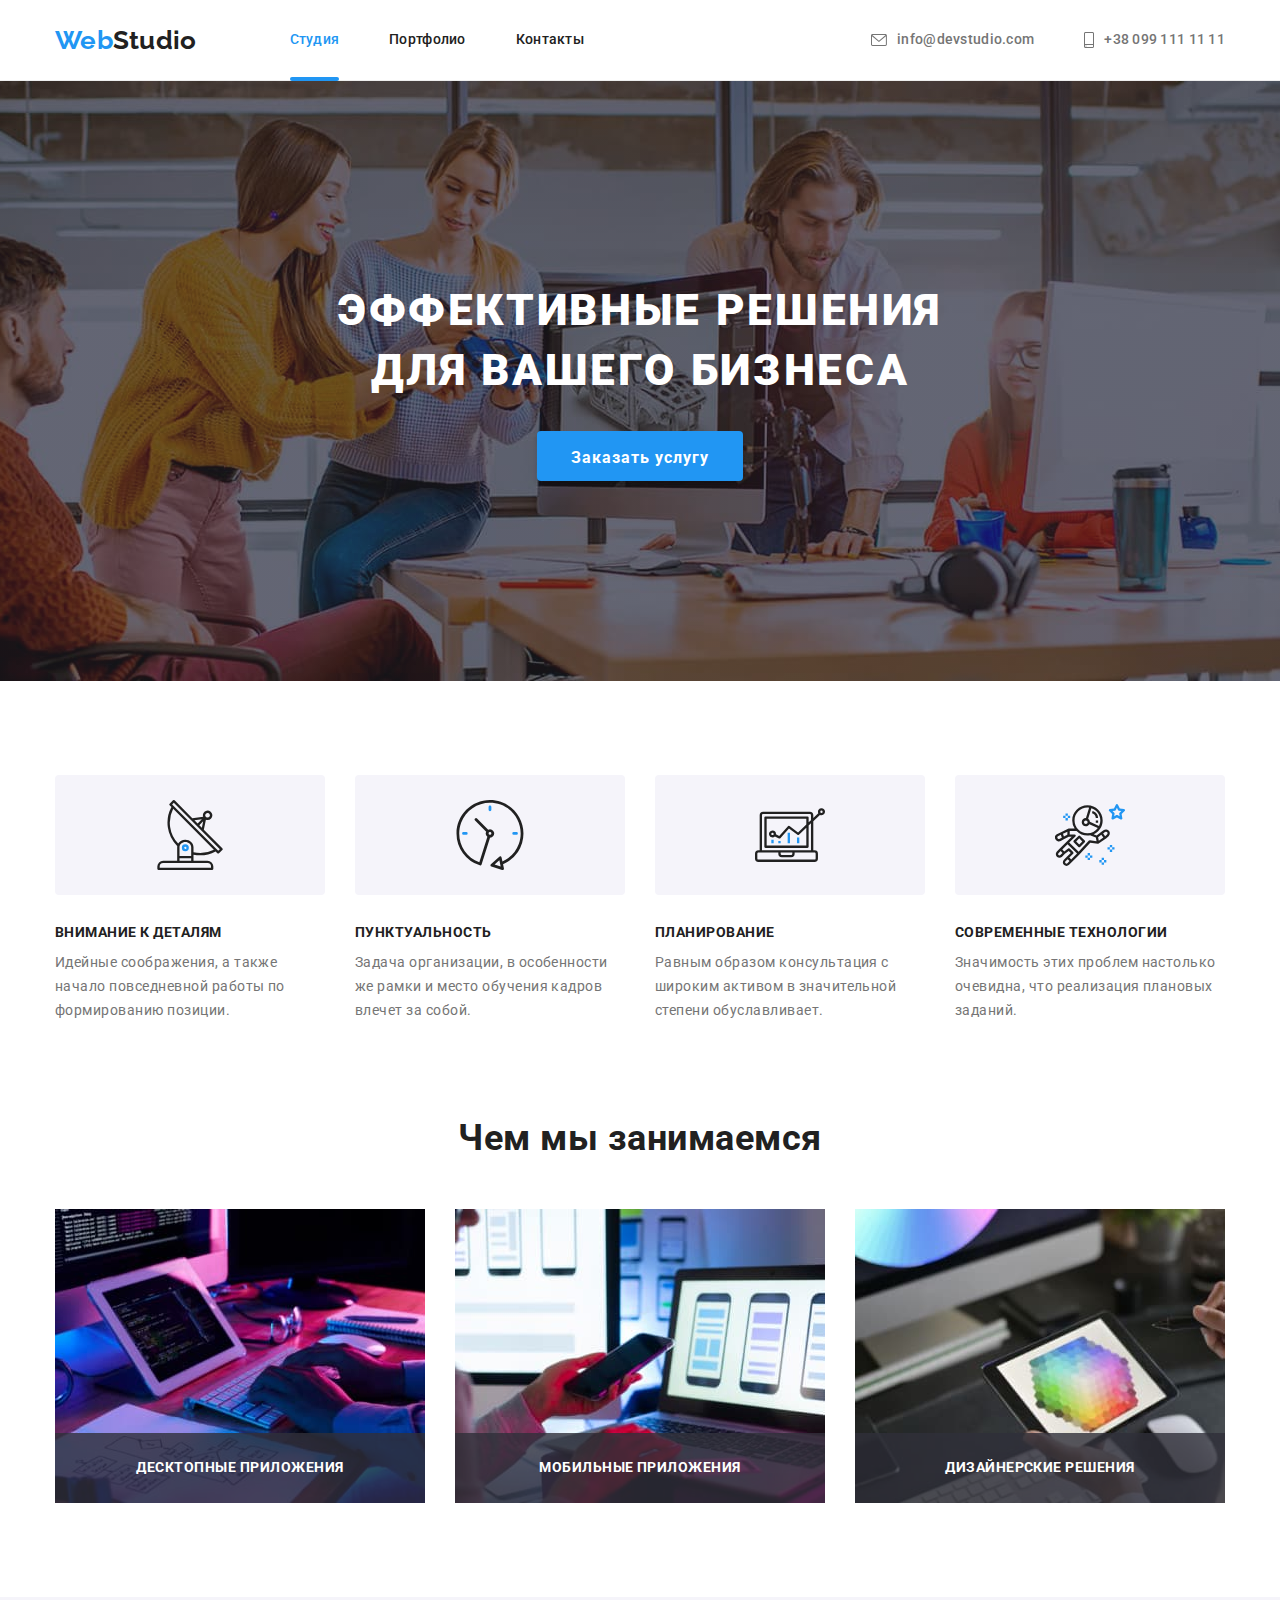
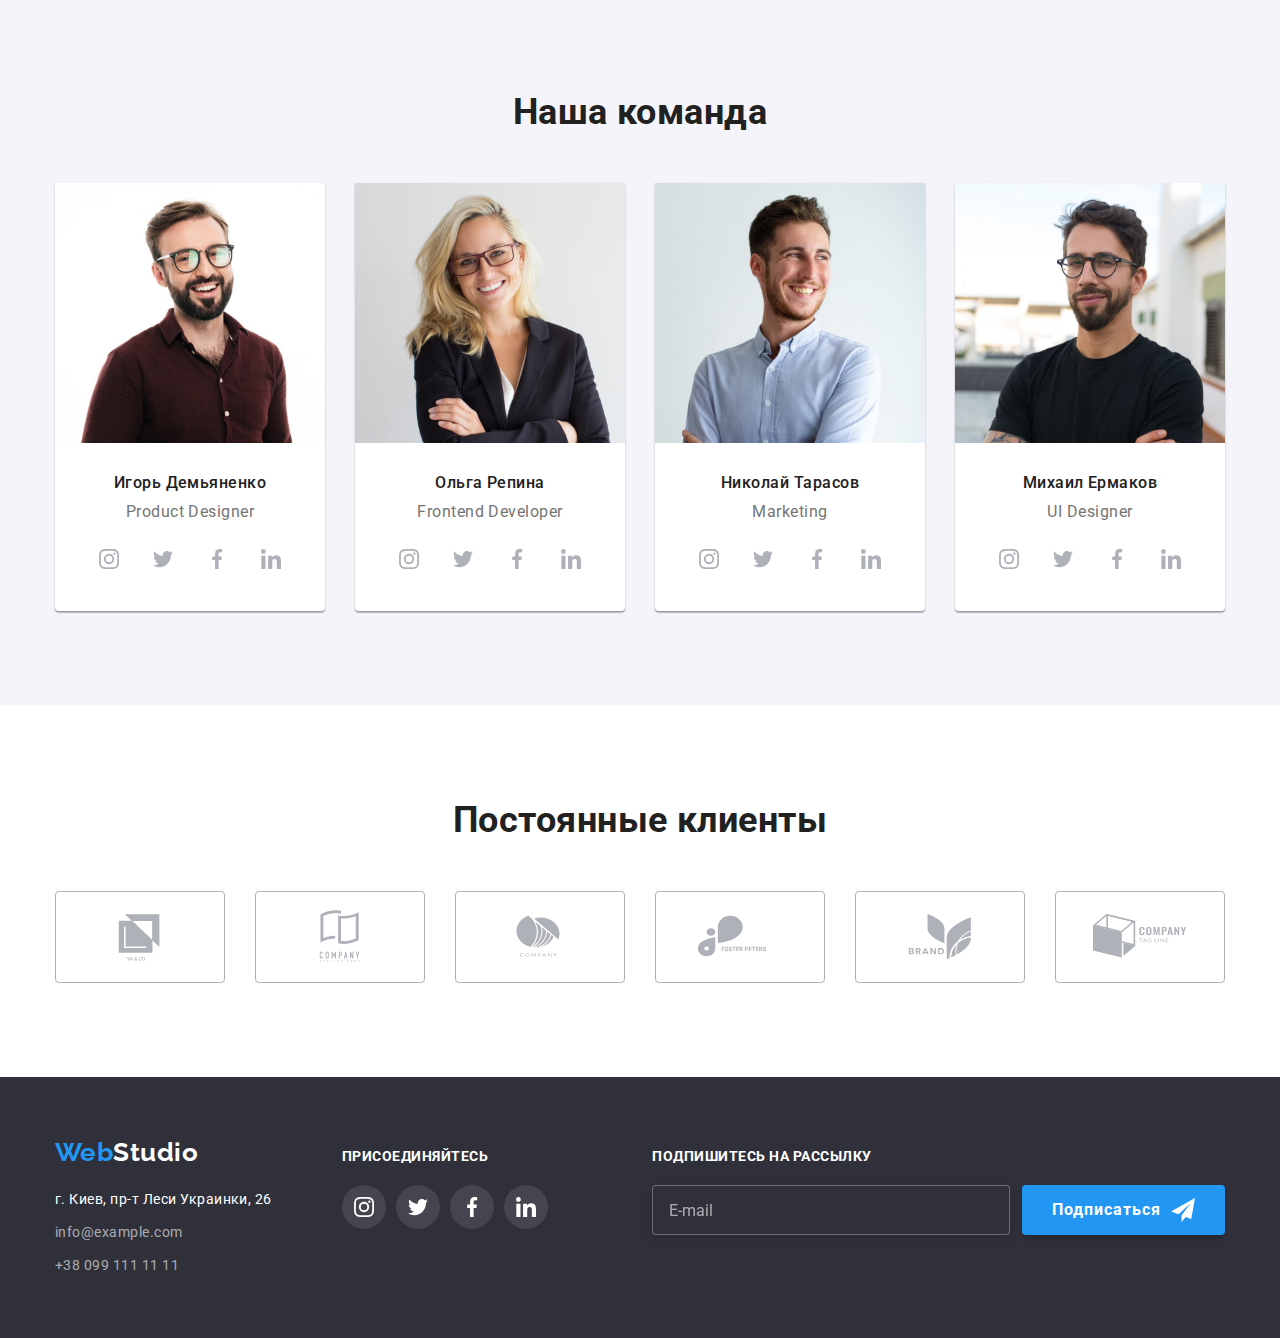
==== commit 58bee406: "замінює width на flex-basis" ====
--- a/index.html
+++ b/index.html
@@ -1,480 +1,534 @@
 <!DOCTYPE html>
 <html lang="ru">
-
-<head>
-    <meta charset="UTF-8">
-    <meta http-equiv="X-UA-Compatible" content="IE=edge">
-    <meta name="viewport" content="width=device-width, initial-scale=1.0">
+  <head>
+    <meta charset="UTF-8" />
+    <meta http-equiv="X-UA-Compatible" content="IE=edge" />
+    <meta name="viewport" content="width=device-width, initial-scale=1.0" />
     <title>Главная</title>
     <link
-        href="https://fonts.googleapis.com/css2?family=Raleway:wght@700&family=Roboto:wght@400;500;700;900&display=swap"
-        rel="stylesheet">
-    <link rel="stylesheet"
-        href="https://cdnjs.cloudflare.com/ajax/libs/modern-normalize/1.1.0/modern-normalize.min.css">
+      href="https://fonts.googleapis.com/css2?family=Raleway:wght@700&family=Roboto:wght@400;500;700;900&display=swap"
+      rel="stylesheet"
+    />
+    <link
+      rel="stylesheet"
+      href="https://cdnjs.cloudflare.com/ajax/libs/modern-normalize/1.1.0/modern-normalize.min.css"
+    />
     <link rel="stylesheet" href="./css/main.min.css" />
-
-
-</head>
-
-<body>
-
+  </head>
+
+  <body>
     <!-- HEADER -->
 
     <header class="page-header">
-        <div class="container page-header__container">
-            <nav class="main-nav">
-                <a class="main-logo" href="./index.html"><span class="main-logo__web">Web</span>Studio</a>
-                <ul class="main-nav__list">
-                    <li class="main-nav__item"><a class="main-nav__link main-nav__link--current"
-                            href="./index.html">Студия</a></li>
-                    <li class="main-nav__item"><a class="main-nav__link" href="./portfolio.html">Портфолио</a></li>
-                    <li class="main-nav__item"><a class="main-nav__link" href="">Контакты</a></li>
-                </ul>
-            </nav>
-            <ul class="page-header__contact-list">
-                <li class="page-header__contact-item"><a class="page-header__contact" href="mailto:info@devstudio.com">
-                        <svg class="page-header__contact-icon" width="16" height="12">
-                            <use href="./images/sprite.svg#icon-envelope"></use>
-                        </svg>info@devstudio.com</a></li>
-                <li class="page-header__contact-item"><a class="page-header__contact" href="tel:+380991111111">
-                        <svg class="page-header__contact-icon" width="10" height="16">
-                            <use href="./images/sprite.svg#icon-smartphone"></use>
-                        </svg>+38 099 111 11 11</a></li>
+      <div class="container page-header__container">
+        <nav class="main-nav">
+          <a class="main-logo" href="./index.html"><span class="main-logo__web">Web</span>Studio</a>
+          <ul class="main-nav__list">
+            <li class="main-nav__item">
+              <a class="main-nav__link main-nav__link--current" href="./index.html">Студия</a>
+            </li>
+            <li class="main-nav__item">
+              <a class="main-nav__link" href="./portfolio.html">Портфолио</a>
+            </li>
+            <li class="main-nav__item"><a class="main-nav__link" href="">Контакты</a></li>
+          </ul>
+        </nav>
+        <ul class="page-header__contact-list">
+          <li class="page-header__contact-item">
+            <a class="page-header__contact" href="mailto:info@devstudio.com">
+              <svg class="page-header__contact-icon" width="16" height="12">
+                <use href="./images/sprite.svg#icon-envelope"></use></svg
+              >info@devstudio.com</a>
+          </li>
+          <li class="page-header__contact-item">
+            <a class="page-header__contact" href="tel:+380991111111">
+              <svg class="page-header__contact-icon" width="10" height="16">
+                <use href="./images/sprite.svg#icon-smartphone"></use></svg
+              >+38 099 111 11 11</a
+            >
+          </li>
+        </ul>
+      </div>
+    </header>
+
+    <!-- MAIN -->
+
+    <main>
+      <!-- SECTION HERO -->
+
+      <section class="section-hero">
+        <div class="container">
+          <h1 class="section-hero__title">
+            Эффективные решения <br />
+            для вашего бизнеса
+          </h1>
+          <button class="button" type="button" data-modal-open>Заказать услугу</button>
+        </div>
+      </section>
+
+      <!-- SECTION ADVANTAGE -->
+
+      <section class="section-advantage">
+        <div class="container">
+          <h2 class="section-advantage__title visually-hidden">Чем мы отличаемся от других</h2>
+          <ul class="section-advantage__list">
+            <li class="section-advantage__item">
+              <div class="section-advantage__icon-box">
+                <svg class="section-advantage__icon">
+                  <use href="./images/sprite.svg#icon-antenna"></use>
+                </svg>
+              </div>
+              <h3 class="section-advantage__subtitle">Внимание к деталям</h3>
+              <p class="section-advantage__text">
+                Идейные соображения, а также начало повседневной работы по формированию позиции.
+              </p>
+            </li>
+            <li class="section-advantage__item">
+              <div class="section-advantage__icon-box">
+                <svg class="section-advantage__icon">
+                  <use href="./images/sprite.svg#icon-clock"></use>
+                </svg>
+              </div>
+              <h3 class="section-advantage__subtitle">Пунктуальность</h3>
+              <p class="section-advantage__text">
+                Задача организации, в особенности же рамки и место обучения кадров влечет за собой.
+              </p>
+            </li>
+            <li class="section-advantage__item">
+              <div class="section-advantage__icon-box">
+                <svg class="section-advantage__icon">
+                  <use href="./images/sprite.svg#icon-diagram" width="70px" height="70px"></use>
+                </svg>
+              </div>
+              <h3 class="section-advantage__subtitle">Планирование</h3>
+              <p class="section-advantage__text">
+                Равным образом консультация с широким активом в значительной степени обуславливает.
+              </p>
+            </li>
+            <li class="section-advantage__item">
+              <div class="section-advantage__icon-box">
+                <svg class="section-advantage__icon" width="70px" height="70px">
+                  <use href="./images/sprite.svg#icon-astronaut"></use>
+                </svg>
+              </div>
+              <h3 class="section-advantage__subtitle">Современные технологии</h3>
+              <p class="section-advantage__text">
+                Значимость этих проблем настолько очевидна, что реализация плановых заданий.
+              </p>
+            </li>
+          </ul>
+        </div>
+      </section>
+
+      <!-- SECTION WORK -->
+
+      <section class="section-work">
+        <div class="container">
+          <h2 class="section-work__title">Чем мы занимаемся</h2>
+          <ul class="section-work__list">
+            <li class="section-work__item">
+              
+                <img
+                class="section-work__img"
+                src="./images/img1.jpg"
+                alt="Изучаем алгоритмы"
+                width="370"
+              />
+              <h3 class="section-work__subtitle">Десктопные приложения</h3>
+              
+            </li>
+            <li class="section-work__item">
+              <img
+                class="section-work__img"
+                src="./images/img2.jpg"
+                alt="Разрабатываем мобильные приложения"
+                width="370"
+              />
+              <h3 class="section-work__subtitle">Мобильные приложения</h3>
+            </li>
+            <li class="section-work__item">
+              <img
+                class="section-work__img"
+                src="./images/img3.jpg"
+                alt="Делаем дизайн"
+                width="370"
+              />
+              <h3 class="section-work__subtitle">Дизайнерские решения</h3>
+            </li>
+          </ul>
+        </div>
+      </section>
+
+      <!-- SECTION TEAM -->
+
+      <section class="section-team">
+        <div class="container">
+          <h2 class="section-team__title">Наша команда</h2>
+          <ul class="section-team__list">
+            <li class="section-team__item">
+              <div class="section-team__wrap">
+                <img class="section-team__img" src="./images/photo1.jpg" alt="Игорь Демьяненко" width="270" />
+              <h3 class="section-team__name">Игорь Демьяненко</h3>
+              <p class="section-team__speciality" lang="en">Product Designer</p>
+              <ul class="social-group__list">
+                <li class="social-group__item">
+                  <a class="social-group__link" href="">
+                    <svg class="social-group__icon social-group__icon--team">
+                      <use href="./images/sprite.svg#icon-instagram"></use>
+                    </svg>
+                  </a>
+                </li>
+                <li class="social-group__item">
+                  <a class="social-group__link" href="">
+                    <svg class="social-group__icon social-group__icon--team">
+                      <use href="./images/sprite.svg#icon-twitter"></use>
+                    </svg>
+                  </a>
+                </li>
+                <li class="social-group__item">
+                  <a class="social-group__link" href="">
+                    <svg class="social-group__icon social-group__icon--team">
+                      <use href="./images/sprite.svg#icon-facebook"></use>
+                    </svg>
+                  </a>
+                </li>
+                <li class="social-group__item">
+                  <a class="social-group__link" href="">
+                    <svg class="social-group__icon social-group__icon--team">
+                      <use href="./images/sprite.svg#icon-linkedin"></use>
+                    </svg>
+                  </a>
+                </li>
+              </ul>
+              </div>
+            </li>
+            <li class="section-team__item">
+              <div class="section-team__wrap">
+                <img class="section-team__img" src="./images/photo2.jpg" alt="Ольга Репина" width="270" />
+              <h3 class="section-team__name">Ольга Репина</h3>
+              <p class="section-team__speciality" lang="en">Frontend Developer</p>
+
+              <ul class="social-group__list">
+                <li class="social-group__item">
+                  <a class="social-group__link social-group__icon--team" href="">
+                    <svg class="social-group__icon social-group__icon--team">
+                      <use href="./images/sprite.svg#icon-instagram"></use>
+                    </svg>
+                  </a>
+                </li>
+                <li class="social-group__item">
+                  <a class="social-group__link" href="">
+                    <svg class="social-group__icon social-group__icon--team">
+                      <use href="./images/sprite.svg#icon-twitter"></use>
+                    </svg>
+                  </a>
+                </li>
+                <li class="social-group__item">
+                  <a class="social-group__link" href="">
+                    <svg class="social-group__icon social-group__icon--team">
+                      <use href="./images/sprite.svg#icon-facebook"></use>
+                    </svg>
+                  </a>
+                </li>
+                <li class="social-group__item">
+                  <a class="social-group__link" href="">
+                    <svg class="social-group__icon social-group__icon--team">
+                      <use href="./images/sprite.svg#icon-linkedin"></use>
+                    </svg>
+                  </a>
+                </li>
+              </ul>
+              </div>
+            </li>
+            <li class="section-team__item">
+              <div class="section-team__wrap">
+                <img class="section-team__img" src="./images/photo3.jpg" alt="Николай Тарасов" width="270" />
+              <h3 class="section-team__name">Николай Тарасов</h3>
+              <p class="section-team__speciality" lang="en">Marketing</p>
+
+              <ul class="social-group__list">
+                <li class="social-group__item">
+                  <a class="social-group__link" href="">
+                    <svg class="social-group__icon social-group__icon--team">
+                      <use href="./images/sprite.svg#icon-instagram"></use>
+                    </svg>
+                  </a>
+                </li>
+                <li class="social-group__item">
+                  <a class="social-group__link" href="">
+                    <svg class="social-group__icon social-group__icon--team">
+                      <use href="./images/sprite.svg#icon-twitter"></use>
+                    </svg>
+                  </a>
+                </li>
+                <li class="social-group__item">
+                  <a class="social-group__link" href="">
+                    <svg class="social-group__icon social-group__icon--team">
+                      <use href="./images/sprite.svg#icon-facebook"></use>
+                    </svg>
+                  </a>
+                </li>
+                <li class="social-group__item">
+                  <a class="social-group__link" href="">
+                    <svg class="social-group__icon social-group__icon--team">
+                      <use href="./images/sprite.svg#icon-linkedin"></use>
+                    </svg>
+                  </a>
+                </li>
+              </ul>
+              </div>
+            </li>
+            <li class="section-team__item">
+              <div class="section-team__wrap">
+                <img class="section-team__img" src="./images/photo4.jpg" alt="Михаил Ермаков" width="270" />
+              <h3 class="section-team__name">Михаил Ермаков</h3>
+              <p class="section-team__speciality" lang="en">UI Designer</p>
+              <ul class="social-group__list">
+                <li class="social-group__item">
+                  <a class="social-group__link" href="">
+                    <svg class="social-group__icon social-group__icon--team">
+                      <use href="./images/sprite.svg#icon-instagram"></use>
+                    </svg>
+                  </a>
+                </li>
+                <li class="social-group__item">
+                  <a class="social-group__link" href="">
+                    <svg class="social-group__icon social-group__icon--team">
+                      <use href="./images/sprite.svg#icon-twitter"></use>
+                    </svg>
+                  </a>
+                </li>
+                <li class="social-group__item">
+                  <a class="social-group__link" href="">
+                    <svg class="social-group__icon social-group__icon--team">
+                      <use href="./images/sprite.svg#icon-facebook"></use>
+                    </svg>
+                  </a>
+                </li>
+                <li class="social-group__item">
+                  <a class="social-group__link" href="">
+                    <svg class="social-group__icon social-group__icon--team">
+                      <use href="./images/sprite.svg#icon-linkedin"></use>
+                    </svg>
+                  </a>
+                </li>
+              </ul>
+              </div>
+            </li>
+          </ul>
+        </div>
+      </section>
+
+      <!-- SECTION CLIENTS -->
+
+      <section class="section-clients">
+        <div class="container">
+          <h2 class="section-clients__title">Постоянные клиенты</h2>
+          <ul class="section-clients__list">
+            <li class="section-clients__item">
+              <a class="section-clients__logo" href="">
+                <svg class="section-clients__logo-inside">
+                  <use href="./images/sprite.svg#icon-logo1"></use>
+                </svg>
+              </a>
+            </li>
+            <li class="section-clients__item">
+              <a class="section-clients__logo" href="">
+                <svg class="section-clients__logo-inside">
+                  <use href="./images/sprite.svg#icon-logo2"></use>
+                </svg>
+              </a>
+            </li>
+            <li class="section-clients__item">
+              <a class="section-clients__logo" href="">
+                <svg class="section-clients__logo-inside">
+                  <use href="./images/sprite.svg#icon-logo3"></use>
+                </svg>
+              </a>
+            </li>
+            <li class="section-clients__item">
+              <a class="section-clients__logo" href="">
+                <svg class="section-clients__logo-inside">
+                  <use href="./images/sprite.svg#icon-logo4"></use>
+                </svg>
+              </a>
+            </li>
+            <li class="section-clients__item">
+              <a class="section-clients__logo" href="">
+                <svg class="section-clients__logo-inside">
+                  <use href="./images/sprite.svg#icon-logo5"></use>
+                </svg>
+              </a>
+            </li>
+            <li class="section-clients__item">
+              <a class="section-clients__logo" href="">
+                <svg class="section-clients__logo-inside">
+                  <use href="./images/sprite.svg#icon-logo6"></use>
+                </svg>
+              </a>
+            </li>
+          </ul>
+        </div>
+      </section>
+    </main>
+
+    <!-- FOOTER -->
+
+    <footer class="footer">
+      <div class="container footer__container">
+        <div class="footer__contact-group">
+          <a class="main-logo main-logo--inverse" href="./index.html"
+            ><span class="main-logo__web">Web</span>Studio</a
+          >
+          <address class="footer__contact-list">
+            <ul>
+              <li class="footer__contact-item">
+                <a
+                  class="footer__address"
+                  href="https://bit.ly/3pXMvUd"
+                  target="_blank"
+                  rel="noopener noreferrer"
+                  >г. Киев, пр-т Леси Украинки, 26</a
+                >
+              </li>
+              <li class="footer__contact-item">
+                <a class="footer__contact" href="mailto:info@example.com">info@example.com</a>
+              </li>
+              <li class="footer__contact-item">
+                <a class="footer__contact" href="tel:+380991111111">+38 099 111 11 11</a>
+              </li>
             </ul>
-        </div>
-    </header>
-
-    <!-- MAIN -->
-
-    <main>
-
-        <!-- SECTION HERO -->
-
-        <section class="section-hero">
-            <div class="container">
-                <h1 class="section-hero__title">Эффективные решения <br> для вашего бизнеса</h1>
-                <button class="button" type="button" data-modal-open>Заказать услугу</button>
-            </div>
-        </section>
-
-        <!-- SECTION ADVANTAGE -->
-
-
-        <section class="section-advantage">
-            <div class="container">
-                <h2 class="section-advantage__title visually-hidden">Чем мы отличаемся от других</h2>
-                <ul class="section-advantage__list">
-                    <li class="section-advantage__item">
-                        <div class="section-advantage__icon-box">
-                            <svg class="section-advantage__icon">
-                                <use href="./images/sprite.svg#icon-antenna"></use>
-                            </svg>
-                        </div>
-                        <h3 class="section-advantage__subtitle">Внимание к деталям</h3>
-                        <p class="section-advantage__text">Идейные соображения, а также начало повседневной работы по
-                            формированию позиции.
-                        </p>
-                    </li>
-                    <li class="section-advantage__item">
-                        <div class="section-advantage__icon-box">
-                            <svg class="section-advantage__icon">
-                                <use href="./images/sprite.svg#icon-clock"></use>
-
-                            </svg>
-                        </div>
-                        <h3 class="section-advantage__subtitle">Пунктуальность</h3>
-                        <p class="section-advantage__text">Задача организации, в особенности же рамки и место обучения
-                            кадров влечет за
-                            собой.
-                        </p>
-                    </li>
-                    <li class="section-advantage__item">
-                        <div class="section-advantage__icon-box">
-                            <svg class="section-advantage__icon">
-                                <use href="./images/sprite.svg#icon-diagram" width="70px" height="70px"></use>
-                            </svg>
-                        </div>
-                        <h3 class="section-advantage__subtitle">Планирование</h3>
-                        <p class="section-advantage__text">Равным образом консультация с широким активом в значительной
-                            степени
-                            обуславливает.
-                        </p>
-                    </li>
-                    <li class="section-advantage__item">
-                        <div class="section-advantage__icon-box">
-                            <svg class="section-advantage__icon" width="70px" height="70px">
-                                <use href="./images/sprite.svg#icon-astronaut"></use>
-                            </svg>
-                        </div>
-                        <h3 class="section-advantage__subtitle">Современные технологии</h3>
-                        <p class="section-advantage__text">Значимость этих проблем настолько очевидна, что реализация
-                            плановых заданий.</p>
-                    </li>
-                </ul>
-            </div>
-        </section>
-
-
-        <!-- SECTION WORK -->
-
-
-        <section class="section-work">
-            <div class="container">
-                <h2 class="section-work__title">
-                    Чем мы занимаемся
-                </h2>
-                <ul class="section-work__list">
-                    <li class="section-work__item">
-                        <img class="section-work__img" src="./images/img1.jpg" alt="Изучаем алгоритмы" width="370">
-                        <h3 class="section-work__subtitle">Десктопные приложения</h3>
-                    </li>
-                    <li class="section-work__item">
-                        <img class="section-work__img" src="./images/img2.jpg" alt="Разрабатываем мобильные приложения"
-                            width="370">
-                        <h3 class="section-work__subtitle">Мобильные приложения</h3>
-                    </li>
-                    <li class="section-work__item">
-                        <img class="section-work__img" src="./images/img3.jpg" alt="Делаем дизайн" width="370">
-                        <h3 class="section-work__subtitle">Дизайнерские решения</h3>
-                    </li>
-                </ul>
-            </div>
-        </section>
-
-
-        <!-- SECTION TEAM -->
-
-
-        <section class="section-team">
-            <div class="container">
-                <h2 class="section-team__title">Наша команда</h2>
-                <ul class="section-team__list">
-                    <li class="section-team__item">
-                        <img src="./images/photo1.jpg" alt="Игорь Демьяненко" width="270">
-                        <h3 class="section-team__name">Игорь Демьяненко</h3>
-                        <p class="section-team__speciality" lang="en">Product Designer</p>
-                        <ul class="social-group__list">
-                            <li class="social-group__item"><a class="social-group__link" href="">
-                                    <svg class="social-group__icon social-group__icon--team">
-                                        <use href="./images/sprite.svg#icon-instagram"></use>
-
-                                    </svg>
-                                </a></li>
-                            <li class="social-group__item"><a class="social-group__link" href="">
-                                    <svg class="social-group__icon social-group__icon--team">
-                                        <use href="./images/sprite.svg#icon-twitter"></use>
-
-                                    </svg>
-                                </a></li>
-                            <li class="social-group__item"><a class="social-group__link" href="">
-                                    <svg class="social-group__icon social-group__icon--team">
-                                        <use href="./images/sprite.svg#icon-facebook"></use>
-
-                                    </svg>
-                                </a></li>
-                            <li class="social-group__item"><a class="social-group__link" href="">
-                                    <svg class="social-group__icon social-group__icon--team">
-                                        <use href="./images/sprite.svg#icon-linkedin"></use>
-
-                                    </svg>
-                                </a></li>
-                        </ul>
-
-                    </li>
-                    <li class="section-team__item ">
-                        <img src="./images/photo2.jpg" alt="Ольга Репина" width="270">
-                        <h3 class="section-team__name">Ольга Репина</h3>
-                        <p class="section-team__speciality" lang="en">Frontend Developer</p>
-
-
-                        <ul class="social-group__list">
-                            <li class="social-group__item"><a class="social-group__link social-group__icon--team"
-                                    href="">
-                                    <svg class="social-group__icon social-group__icon--team">
-                                        <use href="./images/sprite.svg#icon-instagram"></use>
-
-                                    </svg>
-                                </a></li>
-                            <li class="social-group__item"><a class="social-group__link" href="">
-                                    <svg class="social-group__icon social-group__icon--team">
-                                        <use href="./images/sprite.svg#icon-twitter"></use>
-
-                                    </svg>
-                                </a></li>
-                            <li class="social-group__item"><a class="social-group__link" href="">
-                                    <svg class="social-group__icon social-group__icon--team">
-                                        <use href="./images/sprite.svg#icon-facebook"></use>
-
-                                    </svg>
-                                </a></li>
-                            <li class="social-group__item"><a class="social-group__link" href="">
-                                    <svg class="social-group__icon social-group__icon--team">
-                                        <use href="./images/sprite.svg#icon-linkedin"></use>
-
-                                    </svg>
-                                </a></li>
-                        </ul>
-                    </li>
-                    <li class="section-team__item">
-                        <img src="./images/photo3.jpg" alt="Николай Тарасов" width="270">
-                        <h3 class="section-team__name">Николай Тарасов</h3>
-                        <p class="section-team__speciality" lang="en">Marketing</p>
-
-
-                        <ul class="social-group__list">
-                            <li class="social-group__item"><a class="social-group__link" href="">
-                                    <svg class="social-group__icon social-group__icon--team">
-                                        <use href="./images/sprite.svg#icon-instagram"></use>
-
-                                    </svg>
-                                </a></li>
-                            <li class="social-group__item"><a class="social-group__link" href="">
-                                    <svg class="social-group__icon social-group__icon--team">
-                                        <use href="./images/sprite.svg#icon-twitter"></use>
-
-                                    </svg>
-                                </a></li>
-                            <li class="social-group__item"><a class="social-group__link" href="">
-                                    <svg class="social-group__icon social-group__icon--team">
-                                        <use href="./images/sprite.svg#icon-facebook"></use>
-
-                                    </svg>
-                                </a></li>
-                            <li class="social-group__item"><a class="social-group__link" href="">
-                                    <svg class="social-group__icon social-group__icon--team">
-                                        <use href="./images/sprite.svg#icon-linkedin"></use>
-
-                                    </svg>
-                                </a></li>
-                        </ul>
-
-                    </li>
-                    <li class="section-team__item">
-                        <img src="./images/photo4.jpg" alt="Михаил Ермаков" width="270">
-                        <h3 class="section-team__name">Михаил Ермаков</h3>
-                        <p class="section-team__speciality" lang="en">UI Designer</p>
-                        <ul class="social-group__list">
-                            <li class="social-group__item"><a class="social-group__link" href="">
-                                    <svg class="social-group__icon social-group__icon--team">
-                                        <use href="./images/sprite.svg#icon-instagram"></use>
-
-                                    </svg>
-                                </a></li>
-                            <li class="social-group__item"><a class="social-group__link" href="">
-                                    <svg class="social-group__icon social-group__icon--team">
-                                        <use href="./images/sprite.svg#icon-twitter"></use>
-
-                                    </svg>
-                                </a></li>
-                            <li class="social-group__item"><a class="social-group__link" href="">
-                                    <svg class="social-group__icon social-group__icon--team">
-                                        <use href="./images/sprite.svg#icon-facebook"></use>
-
-                                    </svg>
-                                </a></li>
-                            <li class="social-group__item"><a class="social-group__link" href="">
-                                    <svg class="social-group__icon social-group__icon--team">
-                                        <use href="./images/sprite.svg#icon-linkedin"></use>
-
-                                    </svg>
-                                </a></li>
-                        </ul>
-                    </li>
-                </ul>
-            </div>
-        </section>
-
-        <!-- SECTION CLIENTS -->
-
-        <section class="section-clients">
-            <div class="container">
-                <h2 class="section-clients__title">Постоянные клиенты</h2>
-                <ul class="section-clients__list">
-                    <li class="section-clients__item"><a class="section-clients__logo" href="">
-                            <svg class="section-clients__logo-inside">
-                                <use href="./images/sprite.svg#icon-logo1"></use>
-                            </svg>
-                        </a></li>
-                    <li class="section-clients__item"><a class="section-clients__logo" href="">
-                            <svg class="section-clients__logo-inside">
-                                <use href="./images/sprite.svg#icon-logo2"></use>
-                            </svg>
-                        </a></li>
-                    <li class="section-clients__item"><a class="section-clients__logo" href="">
-                            <svg class="section-clients__logo-inside">
-                                <use href="./images/sprite.svg#icon-logo3"></use>
-                            </svg>
-                        </a></li>
-                    <li class="section-clients__item"><a class="section-clients__logo" href="">
-                            <svg class="section-clients__logo-inside">
-                                <use href="./images/sprite.svg#icon-logo4"></use>
-                            </svg>
-                        </a></li>
-                    <li class="section-clients__item"><a class="section-clients__logo" href="">
-                            <svg class="section-clients__logo-inside">
-                                <use href="./images/sprite.svg#icon-logo5"></use>
-                            </svg>
-                        </a></li>
-                    <li class="section-clients__item"><a class="section-clients__logo" href="">
-                            <svg class="section-clients__logo-inside">
-                                <use href="./images/sprite.svg#icon-logo6"></use>
-                            </svg>
-                        </a></li>
-                </ul>
-            </div>
-        </section>
-
-
-
-    </main>
-
-    <!-- FOOTER -->
-
-    <footer class="footer">
-        <div class="container footer__container">
-            <div class="footer__contact-group">
-                <a class="main-logo main-logo--inverse" href="./index.html"><span
-                        class="main-logo__web">Web</span>Studio</a>
-                <address class="footer__contact-list">
-                    <ul>
-                        <li class="footer__contact-item"><a class="footer__address" href="https://bit.ly/3pXMvUd"
-                                target="_blank" rel="noopener noreferrer">г. Киев,
-                                пр-т Леси Украинки, 26</a></li>
-                        <li class="footer__contact-item"><a class="footer__contact"
-                                href="mailto:info@example.com">info@example.com</a> </li>
-                        <li class="footer__contact-item"><a class="footer__contact" href="tel:+380991111111">+38 099 111
-                                11 11</a></li>
-                    </ul>
-                </address>
-            </div>
-
-            <div class="social-group">
-                <h3 class="social-group__title">присоединяйтесь</h3>
-                <ul class="social-group__list">
-                    <li class="social-group__item"><a class="social-group__link" href="">
-                            <svg class="social-group__icon">
-                                <use href="./images/sprite.svg#icon-instagram"></use>
-
-                            </svg>
-                        </a></li>
-                    <li class="social-group__item"><a class="social-group__link" href="">
-                            <svg class="social-group__icon">
-                                <use href="./images/sprite.svg#icon-twitter"></use>
-
-                            </svg>
-                        </a></li>
-                    <li class="social-group__item"><a class="social-group__link" href="">
-                            <svg class="social-group__icon">
-                                <use href="./images/sprite.svg#icon-facebook"></use>
-
-                            </svg>
-                        </a></li>
-                    <li class="social-group__item"><a class="social-group__link" href="">
-                            <svg class="social-group__icon">
-                                <use href="./images/sprite.svg#icon-linkedin"></use>
-
-                            </svg>
-                        </a></li>
-                </ul>
-            </div>
-            <div>
-                <h2 class="footer-form__email-label">Подпишитесь на рассылку</h2>
-                <form class="footer-form">
-
-                    <label class="footer-form__email">
-
-                        <input class="footer-form__input" type="email" name="footer-email" placeholder="E-mail">
-                    </label>
-
-                    <button class="button button__footer" type="submit">
-                        Подписаться
-                        <svg class="button__icon" width="24px" height="24px">
-                            <use href="./images/sprite.svg#icon-send"></use>
-
-                        </svg>
-                    </button>
-
-                </form>
-            </div>
-        </div>
+          </address>
+        </div>
+
+        <div class="social-group">
+          <h3 class="social-group__title">присоединяйтесь</h3>
+          <ul class="social-group__list">
+            <li class="social-group__item">
+              <a class="social-group__link" href="">
+                <svg class="social-group__icon">
+                  <use href="./images/sprite.svg#icon-instagram"></use>
+                </svg>
+              </a>
+            </li>
+            <li class="social-group__item">
+              <a class="social-group__link" href="">
+                <svg class="social-group__icon">
+                  <use href="./images/sprite.svg#icon-twitter"></use>
+                </svg>
+              </a>
+            </li>
+            <li class="social-group__item">
+              <a class="social-group__link" href="">
+                <svg class="social-group__icon">
+                  <use href="./images/sprite.svg#icon-facebook"></use>
+                </svg>
+              </a>
+            </li>
+            <li class="social-group__item">
+              <a class="social-group__link" href="">
+                <svg class="social-group__icon">
+                  <use href="./images/sprite.svg#icon-linkedin"></use>
+                </svg>
+              </a>
+            </li>
+          </ul>
+        </div>
+        <div>
+          <h2 class="footer-form__email-label">Подпишитесь на рассылку</h2>
+          <form class="footer-form">
+            <label class="footer-form__email">
+              <input
+                class="footer-form__input"
+                type="email"
+                name="footer-email"
+                placeholder="E-mail"
+              />
+            </label>
+
+            <button class="button button__footer" type="submit">
+              Подписаться
+              <svg class="button__icon" width="24px" height="24px">
+                <use href="./images/sprite.svg#icon-send"></use>
+              </svg>
+            </button>
+          </form>
+        </div>
+      </div>
     </footer>
 
     <!-- MODAL -->
 
     <div class="backdrop backdrop--is-hidden" data-modal>
-        <div class="modal">
-
-            <button class="modal__button" data-modal-close>
-                <svg class="modal__button-icon" width="11" height="11">
-                    <use href="./images/sprite.svg#icon-close"></use>
-
-                </svg>
-            </button>
-            <form class="modal__form">
-                <strong class="modal__title">Оставьте свои данные, мы вам перезвоним</strong>
-
-                <label class="modal__label">
-                    <span class="modal__name">Имя</span>
-                    <span class="modal__input-field">
-                        <input class="modal__input" type="text" name="name">
-                        <svg class="modal__icon">
-                            <use href="./images/sprite.svg#icon-person-form"></use>
-                        </svg>
-                    </span>
-                </label>
-
-                <label class="modal__label">
-                    <span class="modal__name">Телефон</span>
-                    <span class="modal__input-field">
-                        <input class="modal__input" type="tel" name="tel">
-                        <svg class="modal__icon">
-                            <use href="./images/sprite.svg#icon-phone-form"></use>
-                        </svg>
-                    </span>
-                </label>
-
-                <label class="modal__label">
-                    <span class="modal__name">Почта</span>
-                    <span class="modal__input-field">
-                        <input class="modal__input" type="email" name="email">
-                        <svg class="modal__icon">
-                            <use href="./images/sprite.svg#icon-email-form"></use>
-                        </svg>
-                    </span>
-                </label>
-
-                <label class="modal__label modal__label--margin">
-                    <span class="modal__name">Комментарий</span>
-                    <textarea class="modal__comment" name="comment" id="comment" placeholder="Введите текст"
-                        rows="3"></textarea>
-                </label>
-
-                <label class="modal__checkbox">
-
-                    <input class="modal__checkbox-input" type="checkbox" name="policy">
-                    <svg class="modal__checkbox-icon">
-                        <use href="./images/sprite.svg#icon-uncheck"></use>
-                    </svg>
-                    <svg class="modal__checkbox-icon modal__checkbox-icon--on">
-                        <use href="./images/sprite.svg#icon-check"></use>
-                    </svg>
-
-                    <span class="modal__checkbox-label">Соглашаюсь с рассылкой и принимаю
-                        <a class="modal__agreement-link" href="#">Условия договора</a></span>
-                </label>
-
-
-                <button class="button button__form" type="submit">
-                    Отправить
-                </button>
-
-            </form>
-
-
-        </div>
+      <div class="modal">
+        <button class="modal__button" data-modal-close>
+          <svg class="modal__button-icon" width="11" height="11">
+            <use href="./images/sprite.svg#icon-close"></use>
+          </svg>
+        </button>
+        <form class="modal__form">
+          <strong class="modal__title">Оставьте свои данные, мы вам перезвоним</strong>
+
+          <label class="modal__label">
+            <span class="modal__name">Имя</span>
+            <span class="modal__input-field">
+              <input class="modal__input" type="text" name="name" />
+              <svg class="modal__icon">
+                <use href="./images/sprite.svg#icon-person-form"></use>
+              </svg>
+            </span>
+          </label>
+
+          <label class="modal__label">
+            <span class="modal__name">Телефон</span>
+            <span class="modal__input-field">
+              <input class="modal__input" type="tel" name="tel" />
+              <svg class="modal__icon">
+                <use href="./images/sprite.svg#icon-phone-form"></use>
+              </svg>
+            </span>
+          </label>
+
+          <label class="modal__label">
+            <span class="modal__name">Почта</span>
+            <span class="modal__input-field">
+              <input class="modal__input" type="email" name="email" />
+              <svg class="modal__icon">
+                <use href="./images/sprite.svg#icon-email-form"></use>
+              </svg>
+            </span>
+          </label>
+
+          <label class="modal__label modal__label--margin">
+            <span class="modal__name">Комментарий</span>
+            <textarea
+              class="modal__comment"
+              name="comment"
+              id="comment"
+              placeholder="Введите текст"
+              rows="3"
+            ></textarea>
+          </label>
+
+          <label class="modal__checkbox">
+            <input class="modal__checkbox-input" type="checkbox" name="policy" />
+            <svg class="modal__checkbox-icon">
+              <use href="./images/sprite.svg#icon-uncheck"></use>
+            </svg>
+            <svg class="modal__checkbox-icon modal__checkbox-icon--on">
+              <use href="./images/sprite.svg#icon-check"></use>
+            </svg>
+
+            <span class="modal__checkbox-label"
+              >Соглашаюсь с рассылкой и принимаю
+              <a class="modal__agreement-link" href="#">Условия договора</a></span
+            >
+          </label>
+
+          <button class="button button__form" type="submit">Отправить</button>
+        </form>
+      </div>
     </div>
     <script src="./js/modal.js"></script>
-
-</body>
-
-</html>+  </body>
+</html>
--- a/css/main.min.css
+++ b/css/main.min.css
@@ -1 +1 @@
-:root{--primary-text-color: #757575;--title-text-color: #212121;--accent-color: #2196f3;--primary-white-color: #ffffff;--secondary-bg: #f5f4fa;--footer-bg: #2f303a;--icons-color: #afb1b8}.visually-hidden{position:absolute;width:1px;height:1px;margin:-1px;border:0;padding:0;white-space:nowrap;-webkit-clip-path:inset(100%);clip-path:inset(100%);clip:rect(0 0 0 0);overflow:hidden}html{-webkit-box-sizing:border-box;box-sizing:border-box}*,*::before,*::after{-webkit-box-sizing:inherit;box-sizing:inherit}body{margin:0;font-family:Roboto,sans-serif;color:var(--primary-text-color);background-color:var(--primary-white-color);letter-spacing:.03em}.main-logo{color:var(--title-text-color);text-decoration:none;font-family:Raleway,sans-serif;font-weight:700;font-size:26px;line-height:1.19}.button{border-radius:4px;border-color:rgba(0,0,0,0);padding:10px 32px;min-width:200px;height:50px;-webkit-box-shadow:0px 4px 4px rgba(0,0,0,.15);box-shadow:0px 4px 4px rgba(0,0,0,.15);color:var(--primary-white-color);background-color:var(--accent-color);font-family:inherit;font-weight:700;font-size:16px;line-height:1.88;-webkit-box-align:center;-ms-flex-align:center;align-items:center;text-align:center;letter-spacing:.06em;cursor:pointer;-webkit-transition-property:background-color;transition-property:background-color;-webkit-transition-duration:250ms;transition-duration:250ms;-webkit-transition-timing-function:cubic-bezier(0.4, 0, 0.2, 1);transition-timing-function:cubic-bezier(0.4, 0, 0.2, 1)}.button:hover,.button:focus{background-color:#188ce8}.social-group{margin-left:70px;margin-right:auto}.social-group__title{margin-top:0;margin-bottom:20px;font-weight:700;font-size:14px;line-height:1.14;text-transform:uppercase;color:var(--primary-white-color)}.social-group__list{display:-webkit-box;display:-ms-flexbox;display:flex;-webkit-box-pack:center;-ms-flex-pack:center;justify-content:center}.social-group__item:not(:last-child){margin-right:10px}.social-group__link{display:-webkit-box;display:-ms-flexbox;display:flex;-webkit-box-align:center;-ms-flex-align:center;align-items:center;-webkit-box-pack:center;-ms-flex-pack:center;justify-content:center;width:44px;height:44px;border-radius:50%;background:rgba(255,255,255,.1);-webkit-transition-property:background-color;transition-property:background-color;-webkit-transition-duration:250ms;transition-duration:250ms;-webkit-transition-timing-function:cubic-bezier(0.4, 0, 0.2, 1);transition-timing-function:cubic-bezier(0.4, 0, 0.2, 1)}.social-group__link:hover,.social-group__link:focus{background-color:var(--accent-color)}.social-group__icon{fill:var(--primary-white-color);width:20px;height:20px;-webkit-transition-property:fill;transition-property:fill;-webkit-transition-duration:250ms;transition-duration:250ms;-webkit-transition-timing-function:cubic-bezier(0.4, 0, 0.2, 1);transition-timing-function:cubic-bezier(0.4, 0, 0.2, 1)}.social-group__link:hover .social-group__icon,.social-group__link:focus .social-group__icon{fill:var(--primary-white-color)}h1,h2,h3,p{margin-bottom:0;margin-top:0}ul,li{padding:0;margin:0;list-style:none}a{text-decoration:none;color:inherit}img{display:block;margin-bottom:0}.container{width:1200px;padding-left:15px;padding-right:15px;margin-left:auto;margin-right:auto}.page-header__container{display:-webkit-box;display:-ms-flexbox;display:flex;-webkit-box-align:center;-ms-flex-align:center;align-items:center}.main-nav{display:-webkit-box;display:-ms-flexbox;display:flex;-webkit-box-align:center;-ms-flex-align:center;align-items:center}.page-header{font-weight:500;font-size:14px;line-height:1.14;letter-spacing:.02em;border-bottom:1px solid #eee}.main-nav__list{display:-webkit-box;display:-ms-flexbox;display:flex;margin-left:93px;gap:50px}.main-nav__link{color:var(--title-text-color);display:block;padding-top:32px;padding-bottom:32px;-webkit-transition-property:color;transition-property:color;-webkit-transition-duration:250ms;transition-duration:250ms;-webkit-transition-timing-function:cubic-bezier(0.4, 0, 0.2, 1);transition-timing-function:cubic-bezier(0.4, 0, 0.2, 1)}.main-nav__link:hover,.main-nav__link:focus,.main-nav__link--current,.page-header__contact:hover,.page-header__contact:focus,.footer__contact:hover,.footer__contact:focus,.main-logo__web{color:var(--accent-color)}.main-nav__link--current{position:relative}.main-nav__link--current::after{content:"";position:absolute;bottom:-1px;left:0;width:100%;height:4px;background:var(--accent-color);border-radius:2px}.page-header__contact-list{display:-webkit-box;display:-ms-flexbox;display:flex;margin-left:auto;gap:50px}.page-header__contact{display:-webkit-box;display:-ms-flexbox;display:flex;-webkit-box-align:center;-ms-flex-align:center;align-items:center;padding-top:32px;padding-bottom:32px;-webkit-transition-property:color;transition-property:color;-webkit-transition-duration:250ms;transition-duration:250ms;-webkit-transition-timing-function:cubic-bezier(0.4, 0, 0.2, 1);transition-timing-function:cubic-bezier(0.4, 0, 0.2, 1)}.page-header__contact-icon{fill:#757575;margin-right:10px;-webkit-transition-property:fill;transition-property:fill;-webkit-transition-duration:250ms;transition-duration:250ms;-webkit-transition-timing-function:cubic-bezier(0.4, 0, 0.2, 1);transition-timing-function:cubic-bezier(0.4, 0, 0.2, 1)}.page-header__contact:hover .page-header__contact-icon,.page-header__contact:focus .page-header__contact-icon{fill:var(--accent-color)}.section-hero{background-image:-webkit-gradient(linear, left top, right top, from(rgba(47, 48, 58, 0.4)), to(rgba(47, 48, 58, 0.4))),url(../images/hero.jpg);background-image:linear-gradient(to right, rgba(47, 48, 58, 0.4), rgba(47, 48, 58, 0.4)),url(../images/hero.jpg);background-repeat:no-repeat;background-position:center;margin-left:auto;margin-right:auto;max-width:1600px;height:600px;background-size:cover;background-color:var(--footer-bg);text-align:center;padding:200px 0}.section-hero__title{margin-top:0;margin-bottom:30px;color:#fff;font-weight:900;font-size:44px;line-height:1.36;letter-spacing:.06em;text-transform:uppercase}.section-advantage{padding-top:94px}.section-advantage__list{display:-webkit-box;display:-ms-flexbox;display:flex}.section-advantage__icon{width:70px;height:70px}.section-advantage__icon-box{display:-webkit-box;display:-ms-flexbox;display:flex;-webkit-box-align:center;-ms-flex-align:center;align-items:center;-webkit-box-pack:center;-ms-flex-pack:center;justify-content:center;height:120px;width:270px;margin-bottom:30px;background-color:var(--secondary-bg);border-radius:4px}.section-advantage__item:not(:last-child){margin-right:30px}.section-advantage__title,.section-work__title,.section-team__title,.section-clients__title,.section-projects__title{color:var(--title-text-color);font-weight:700;font-size:36px;line-height:1.17;text-align:center;margin-top:0;margin-bottom:50px}.section-advantage__subtitle{color:var(--title-text-color);font-weight:700;font-size:14px;line-height:1.14;text-transform:uppercase;margin-top:0;margin-bottom:10px}.section-advantage__text{font-size:14px;line-height:1.71}.section-work{padding:94px 0}.section-work__list{display:-webkit-box;display:-ms-flexbox;display:flex;gap:30px}.section-work__item{position:relative}.section-work__subtitle{position:absolute;bottom:0;display:-webkit-box;display:-ms-flexbox;display:flex;width:370px;-webkit-box-align:center;-ms-flex-align:center;align-items:center;-webkit-box-pack:center;-ms-flex-pack:center;justify-content:center;padding:27px 0;font-weight:700;font-size:14px;line-height:1.14;text-transform:uppercase;color:var(--primary-white-color);background:rgba(47,48,58,.8)}.section-team{background-color:var(--secondary-bg);padding:94px 0}.section-team__list{display:-webkit-box;display:-ms-flexbox;display:flex;gap:30px}.section-team__item{background-color:var(--primary-white-color);-webkit-box-shadow:0px 1px 3px rgba(0,0,0,.12),0px 1px 1px rgba(0,0,0,.14),0px 2px 1px rgba(0,0,0,.2);box-shadow:0px 1px 3px rgba(0,0,0,.12),0px 1px 1px rgba(0,0,0,.14),0px 2px 1px rgba(0,0,0,.2);border-radius:0px 0px 4px 4px;padding-bottom:30px}.section-team__name{color:var(--title-text-color);font-weight:500;font-size:16px;line-height:1.19;text-align:center;margin-top:30px;margin-bottom:10px}.section-team__speciality{font-size:16px;line-height:1.19;text-align:center;margin-bottom:16px}.social-group__icon--team{fill:var(--icons-color)}.section-clients{padding:94px 0}.section-clients__list{display:-webkit-box;display:-ms-flexbox;display:flex;gap:30px}.section-clients__logo{display:-webkit-box;display:-ms-flexbox;display:flex;-webkit-box-align:center;-ms-flex-align:center;align-items:center;-webkit-box-pack:center;-ms-flex-pack:center;justify-content:center;width:170px;height:92px;border:1px solid var(--icons-color);border-radius:4px;-webkit-transition-property:border;transition-property:border;-webkit-transition-duration:250ms;transition-duration:250ms;-webkit-transition-timing-function:cubic-bezier(0.4, 0, 0.2, 1);transition-timing-function:cubic-bezier(0.4, 0, 0.2, 1)}.section-clients__logo:hover,.section-clients__logo:focus{border:1px solid var(--accent-color)}.section-clients__logo-inside{fill:var(--icons-color);width:106px;height:60px;-webkit-transition-property:fill;transition-property:fill;-webkit-transition-duration:250ms;transition-duration:250ms;-webkit-transition-timing-function:cubic-bezier(0.4, 0, 0.2, 1);transition-timing-function:cubic-bezier(0.4, 0, 0.2, 1)}.section-clients__logo:hover .section-clients__logo-inside,.section-clients__logo:focus .section-clients__logo-inside{fill:var(--accent-color)}.section-projects{padding:94px 0}.button__filter{border-radius:4px;border-color:rgba(0,0,0,0);font-family:inherit;font-weight:500;font-size:16px;line-height:1.62;text-align:center;letter-spacing:.03em;cursor:pointer;color:var(--title-text-color);background-color:var(--secondary-bg);padding:6px 22px;-webkit-transition-property:background-color,color,-webkit-box-shadow;transition-property:background-color,color,-webkit-box-shadow;transition-property:background-color,color,box-shadow;transition-property:background-color,color,box-shadow,-webkit-box-shadow;-webkit-transition-duration:250ms;transition-duration:250ms;-webkit-transition-timing-function:cubic-bezier(0.4, 0, 0.2, 1);transition-timing-function:cubic-bezier(0.4, 0, 0.2, 1)}.button__filter:hover,.button__filter:focus,.button__filter--active{color:var(--primary-white-color);background-color:var(--accent-color);-webkit-box-shadow:0px 3px 1px rgba(0,0,0,.1),0px 1px 2px rgba(0,0,0,.08),0px 2px 2px rgba(0,0,0,.12);box-shadow:0px 3px 1px rgba(0,0,0,.1),0px 1px 2px rgba(0,0,0,.08),0px 2px 2px rgba(0,0,0,.12)}.section-projects__filter{display:-webkit-box;display:-ms-flexbox;display:flex;-webkit-box-pack:center;-ms-flex-pack:center;justify-content:center;margin-bottom:50px}.section-projects__filter-item:not(:last-child){margin-right:8px}.section-projects__list{display:-webkit-box;display:-ms-flexbox;display:flex;-ms-flex-wrap:wrap;flex-wrap:wrap}.section-projects__item:not(:nth-child(3n)){margin-right:30px}.section-projects__item:nth-child(-n+6){margin-bottom:30px}.section-projects__link{display:block;-webkit-transition-property:-webkit-box-shadow;transition-property:-webkit-box-shadow;transition-property:box-shadow;transition-property:box-shadow, -webkit-box-shadow;-webkit-transition-duration:250ms;transition-duration:250ms;-webkit-transition-timing-function:cubic-bezier(0.4, 0, 0.2, 1);transition-timing-function:cubic-bezier(0.4, 0, 0.2, 1)}.section-projects__link:hover,.section-projects__link:focus{-webkit-box-shadow:0px 1px 1px rgba(0,0,0,.12),0px 4px 4px rgba(0,0,0,.06),1px 4px 6px rgba(0,0,0,.16);box-shadow:0px 1px 1px rgba(0,0,0,.12),0px 4px 4px rgba(0,0,0,.06),1px 4px 6px rgba(0,0,0,.16)}.section-projects__image{position:relative;overflow:hidden;width:370px}.section-projects__subtitle{color:var(--title-text-color);font-weight:700;font-size:18px;line-height:2;letter-spacing:.06em;margin-top:0;margin-bottom:4px}.section-projects__text{font-size:16px;line-height:1.88}.section-projects__overlay{position:absolute;-webkit-transform:translatey(0);transform:translatey(0);-webkit-transition-property:-webkit-transform;transition-property:-webkit-transform;transition-property:transform;transition-property:transform, -webkit-transform;-webkit-transition-duration:250ms;transition-duration:250ms;-webkit-transition-timing-function:cubic-bezier(0.4, 0, 0.2, 1);transition-timing-function:cubic-bezier(0.4, 0, 0.2, 1);font-size:18px;line-height:1.56;padding:63px 24px;color:#fff;background:rgba(33,150,243,.9)}.section-projects__link:hover .section-projects__overlay,.section-projects__link:focus .section-projects__overlay{-webkit-transform:translatey(-100%);transform:translatey(-100%)}.section-projects__product{border-left:1px solid #eee;border-right:1px solid #eee;border-bottom:1px solid #eee;padding-left:24px;padding-right:24px;padding-top:20px;padding-bottom:20px}.footer{padding:60px 0;background-color:var(--footer-bg)}.footer__container{display:-webkit-box;display:-ms-flexbox;display:flex;-webkit-box-align:baseline;-ms-flex-align:baseline;align-items:baseline}.footer__contact-list{margin-top:20px;text-decoration:none;font-style:normal;text-decoration:inherit;font-size:14px;line-height:1.71}.footer__contact-item:not(:last-child){margin-bottom:9px}.main-logo--inverse{color:var(--primary-white-color);margin-bottom:20px}.footer__address{color:var(--primary-white-color);text-decoration:none}.footer__contact{color:rgba(255,255,255,.6);text-decoration:none;-webkit-transition-property:color;transition-property:color;-webkit-transition-duration:250ms;transition-duration:250ms;-webkit-transition-timing-function:cubic-bezier(0.4, 0, 0.2, 1);transition-timing-function:cubic-bezier(0.4, 0, 0.2, 1)}.footer-form{display:-webkit-box;display:-ms-flexbox;display:flex;-webkit-box-align:center;-ms-flex-align:center;align-items:center}.footer-form__email-label{margin-bottom:20px;font-weight:700;font-size:14px;line-height:1.14;text-transform:uppercase;color:var(--primary-white-color)}.footer-form__input{border:1px solid rgba(255,255,255,.3);-webkit-filter:drop-shadow(0px 4px 4px rgba(0, 0, 0, 0.15));filter:drop-shadow(0px 4px 4px rgba(0, 0, 0, 0.15));border-radius:4px;padding:15px 16px;min-width:358px;height:50px;background-color:var(--footer-bg);color:var(--primary-white-color)}.footer-form__input::-webkit-input-placeholder{font-size:16px;line-height:1.25;color:rgba(255,255,255,.6)}.footer-form__input::-moz-placeholder{font-size:16px;line-height:1.25;color:rgba(255,255,255,.6)}.footer-form__input:-ms-input-placeholder{font-size:16px;line-height:1.25;color:rgba(255,255,255,.6)}.footer-form__input::-ms-input-placeholder{font-size:16px;line-height:1.25;color:rgba(255,255,255,.6)}.footer-form__input::placeholder{font-size:16px;line-height:1.25;color:rgba(255,255,255,.6)}.button__footer{display:-webkit-box;display:-ms-flexbox;display:flex;margin-left:12px;padding:10px 28px}.button__icon{fill:var(--primary-white-color);margin-left:10px}.backdrop{position:fixed;top:0;left:0;background:rgba(0,0,0,.2);width:100%;height:100%;opacity:1;visibility:visible;-webkit-transition-property:opacity,visibility;transition-property:opacity,visibility;-webkit-transition-duration:250ms;transition-duration:250ms;-webkit-transition-timing-function:cubic-bezier(0.4, 0, 0.2, 1);transition-timing-function:cubic-bezier(0.4, 0, 0.2, 1)}.backdrop--is-hidden{opacity:0;pointer-events:none;visibility:hidden}.backdrop--is-hidden .modal{-webkit-transform:translate(-50%, 50%) scale(0.5);transform:translate(-50%, 50%) scale(0.5)}.modal{position:absolute;top:50%;left:50%;-webkit-transform:translate(-50%, -50%) scale(1);transform:translate(-50%, -50%) scale(1);padding:40px;background-color:var(--primary-white-color);-webkit-box-shadow:0px 1px 3px rgba(0,0,0,.12),0px 1px 1px rgba(0,0,0,.14),0px 2px 1px rgba(0,0,0,.2);box-shadow:0px 1px 3px rgba(0,0,0,.12),0px 1px 1px rgba(0,0,0,.14),0px 2px 1px rgba(0,0,0,.2);border-radius:4px;-webkit-transition-property:-webkit-transform;transition-property:-webkit-transform;transition-property:transform;transition-property:transform, -webkit-transform;-webkit-transition-duration:250ms;transition-duration:250ms;-webkit-transition-timing-function:cubic-bezier(0.4, 0, 0.2, 1);transition-timing-function:cubic-bezier(0.4, 0, 0.2, 1)}.modal__button{position:absolute;top:8px;right:8px;display:-webkit-box;display:-ms-flexbox;display:flex;-webkit-box-align:center;-ms-flex-align:center;align-items:center;-webkit-box-pack:center;-ms-flex-pack:center;justify-content:center;background-color:var(--primary-white-color);width:30px;height:30px;border-radius:50%;padding:0px;border:1px solid rgba(0,0,0,.1);cursor:pointer}.modal__button:hover .modal__button-icon{fill:var(--accent-color)}.modal__form{display:-webkit-box;display:-ms-flexbox;display:flex;-webkit-box-orient:vertical;-webkit-box-direction:normal;-ms-flex-direction:column;flex-direction:column;-webkit-box-align:center;-ms-flex-align:center;align-items:center}.modal__title{margin-bottom:12px;font-weight:700;font-size:20px;line-height:1.15;text-align:center;color:var(--title-text-color)}.modal__label{display:-webkit-box;display:-ms-flexbox;display:flex;-webkit-box-orient:vertical;-webkit-box-direction:normal;-ms-flex-direction:column;flex-direction:column;margin-bottom:10px;width:100%}.modal__input-field{position:relative;display:-webkit-box;display:-ms-flexbox;display:flex;-webkit-box-orient:vertical;-webkit-box-direction:normal;-ms-flex-direction:column;flex-direction:column}.modal__name{margin-bottom:4px;font-size:12px;line-height:1.17;letter-spacing:.01em}.modal__icon{position:absolute;left:12px;top:50%;-webkit-transform:translateY(-50%);transform:translateY(-50%);width:18px;height:18px;fill:#212121;-webkit-transition-property:fill;transition-property:fill;-webkit-transition-duration:250ms;transition-duration:250ms;-webkit-transition-timing-function:cubic-bezier(0.4, 0, 0.2, 1);transition-timing-function:cubic-bezier(0.4, 0, 0.2, 1)}.modal__input:focus+.modal__icon{fill:var(--accent-color)}.modal__input{border:1px solid rgba(33,33,33,.2);border-radius:4px;margin:0;padding:11px 12px 11px 42px;color:var(--title-text-color);-webkit-transition-property:border-color;transition-property:border-color;-webkit-transition-duration:250ms;transition-duration:250ms;-webkit-transition-timing-function:cubic-bezier(0.4, 0, 0.2, 1);transition-timing-function:cubic-bezier(0.4, 0, 0.2, 1)}.modal__input:focus{outline:none;border-color:var(--accent-color)}.modal__label--margin{margin-bottom:20px}.modal__comment{resize:none;border:1px solid rgba(33,33,33,.2);border-radius:4px;min-height:120px;margin:0;padding:12px 16px;-webkit-transition-property:border-color;transition-property:border-color;-webkit-transition-duration:250ms;transition-duration:250ms;-webkit-transition-timing-function:cubic-bezier(0.4, 0, 0.2, 1);transition-timing-function:cubic-bezier(0.4, 0, 0.2, 1)}.modal__comment:focus{outline:none;border-color:var(--accent-color)}.modal__comment::-webkit-input-placeholder{font-size:14px;line-height:1.14;letter-spacing:.01em;color:rgba(117,117,117,.5)}.modal__comment::-moz-placeholder{font-size:14px;line-height:1.14;letter-spacing:.01em;color:rgba(117,117,117,.5)}.modal__comment:-ms-input-placeholder{font-size:14px;line-height:1.14;letter-spacing:.01em;color:rgba(117,117,117,.5)}.modal__comment::-ms-input-placeholder{font-size:14px;line-height:1.14;letter-spacing:.01em;color:rgba(117,117,117,.5)}.modal__comment::placeholder{font-size:14px;line-height:1.14;letter-spacing:.01em;color:rgba(117,117,117,.5)}.modal__checkbox{position:relative;display:-webkit-box;display:-ms-flexbox;display:flex;margin-bottom:30px;-webkit-box-align:center;-ms-flex-align:center;align-items:center;-webkit-box-pack:center;-ms-flex-pack:center;justify-content:center}.modal__checkbox-input{-webkit-appearance:none;-moz-appearance:none;appearance:none;position:absolute}.modal__checkbox-icon{display:inline-block;margin-right:7px;width:16px;height:15px}.modal__checkbox-icon--on{fill:var(--accent-color);position:absolute;left:0;opacity:0;-webkit-transition-property:opacity;transition-property:opacity;-webkit-transition-duration:250ms;transition-duration:250ms;-webkit-transition-timing-function:cubic-bezier(0.4, 0, 0.2, 1);transition-timing-function:cubic-bezier(0.4, 0, 0.2, 1)}.modal__checkbox-input:checked~.modal__checkbox-icon--on{opacity:1}.modal__checkbox-label{font-size:14px;line-height:1.71}.modal__agreement-link{color:var(--accent-color)}.button__form{padding:10px 55px;width:200px}/*# sourceMappingURL=main.min.css.map */+:root{--primary-text-color: #757575;--title-text-color: #212121;--accent-color: #2196f3;--primary-white-color: #ffffff;--secondary-bg: #f5f4fa;--footer-bg: #2f303a;--icons-color: #afb1b8;--indent: 30px;--items: 3}.visually-hidden{position:absolute;width:1px;height:1px;margin:-1px;border:0;padding:0;white-space:nowrap;-webkit-clip-path:inset(100%);clip-path:inset(100%);clip:rect(0 0 0 0);overflow:hidden}html{-webkit-box-sizing:border-box;box-sizing:border-box}*,*::before,*::after{-webkit-box-sizing:inherit;box-sizing:inherit}body{margin:0;font-family:Roboto,sans-serif;color:var(--primary-text-color);background-color:var(--primary-white-color);letter-spacing:.03em}.main-logo{color:var(--title-text-color);text-decoration:none;font-family:Raleway,sans-serif;font-weight:700;font-size:26px;line-height:1.19}.button{border-radius:4px;border-color:rgba(0,0,0,0);padding:10px 32px;min-width:200px;height:50px;-webkit-box-shadow:0px 4px 4px rgba(0,0,0,.15);box-shadow:0px 4px 4px rgba(0,0,0,.15);color:var(--primary-white-color);background-color:var(--accent-color);font-family:inherit;font-weight:700;font-size:16px;line-height:1.88;-webkit-box-align:center;-ms-flex-align:center;align-items:center;text-align:center;letter-spacing:.06em;cursor:pointer;-webkit-transition-property:background-color;transition-property:background-color;-webkit-transition-duration:250ms;transition-duration:250ms;-webkit-transition-timing-function:cubic-bezier(0.4, 0, 0.2, 1);transition-timing-function:cubic-bezier(0.4, 0, 0.2, 1)}.button:hover,.button:focus{background-color:#188ce8}.social-group{margin-left:70px;margin-right:auto}.social-group__title{margin-top:0;margin-bottom:20px;font-weight:700;font-size:14px;line-height:1.14;text-transform:uppercase;color:var(--primary-white-color)}.social-group__list{display:-webkit-box;display:-ms-flexbox;display:flex;-webkit-box-pack:center;-ms-flex-pack:center;justify-content:center}.social-group__item:not(:last-child){margin-right:10px}.social-group__link{display:-webkit-box;display:-ms-flexbox;display:flex;-webkit-box-align:center;-ms-flex-align:center;align-items:center;-webkit-box-pack:center;-ms-flex-pack:center;justify-content:center;width:44px;height:44px;border-radius:50%;background:rgba(255,255,255,.1);-webkit-transition-property:background-color;transition-property:background-color;-webkit-transition-duration:250ms;transition-duration:250ms;-webkit-transition-timing-function:cubic-bezier(0.4, 0, 0.2, 1);transition-timing-function:cubic-bezier(0.4, 0, 0.2, 1)}.social-group__link:hover,.social-group__link:focus{background-color:var(--accent-color)}.social-group__icon{fill:var(--primary-white-color);width:20px;height:20px;-webkit-transition-property:fill;transition-property:fill;-webkit-transition-duration:250ms;transition-duration:250ms;-webkit-transition-timing-function:cubic-bezier(0.4, 0, 0.2, 1);transition-timing-function:cubic-bezier(0.4, 0, 0.2, 1)}.social-group__link:hover .social-group__icon,.social-group__link:focus .social-group__icon{fill:var(--primary-white-color)}h1,h2,h3,p{margin-bottom:0;margin-top:0}ul,li{padding:0;margin:0;list-style:none}a{text-decoration:none;color:inherit}img{display:block;margin-bottom:0;max-width:100%}.container{width:1200px;padding-left:15px;padding-right:15px;margin-left:auto;margin-right:auto}.page-header__container{display:-webkit-box;display:-ms-flexbox;display:flex;-webkit-box-align:center;-ms-flex-align:center;align-items:center}.main-nav{display:-webkit-box;display:-ms-flexbox;display:flex;-webkit-box-align:center;-ms-flex-align:center;align-items:center}.page-header{font-weight:500;font-size:14px;line-height:1.14;letter-spacing:.02em;border-bottom:1px solid #eee}.main-nav__list{display:-webkit-box;display:-ms-flexbox;display:flex;margin-left:93px;gap:50px}.main-nav__link{color:var(--title-text-color);display:block;padding-top:32px;padding-bottom:32px;-webkit-transition-property:color;transition-property:color;-webkit-transition-duration:250ms;transition-duration:250ms;-webkit-transition-timing-function:cubic-bezier(0.4, 0, 0.2, 1);transition-timing-function:cubic-bezier(0.4, 0, 0.2, 1)}.main-nav__link:hover,.main-nav__link:focus,.main-nav__link--current,.page-header__contact:hover,.page-header__contact:focus,.footer__contact:hover,.footer__contact:focus,.main-logo__web{color:var(--accent-color)}.main-nav__link--current{position:relative}.main-nav__link--current::after{content:"";position:absolute;bottom:-1px;left:0;width:100%;height:4px;background:var(--accent-color);border-radius:2px}.page-header__contact-list{display:-webkit-box;display:-ms-flexbox;display:flex;margin-left:auto;gap:50px}.page-header__contact{display:-webkit-box;display:-ms-flexbox;display:flex;-webkit-box-align:center;-ms-flex-align:center;align-items:center;padding-top:32px;padding-bottom:32px;-webkit-transition-property:color;transition-property:color;-webkit-transition-duration:250ms;transition-duration:250ms;-webkit-transition-timing-function:cubic-bezier(0.4, 0, 0.2, 1);transition-timing-function:cubic-bezier(0.4, 0, 0.2, 1)}.page-header__contact-icon{fill:#757575;margin-right:10px;-webkit-transition-property:fill;transition-property:fill;-webkit-transition-duration:250ms;transition-duration:250ms;-webkit-transition-timing-function:cubic-bezier(0.4, 0, 0.2, 1);transition-timing-function:cubic-bezier(0.4, 0, 0.2, 1)}.page-header__contact:hover .page-header__contact-icon,.page-header__contact:focus .page-header__contact-icon{fill:var(--accent-color)}.section-hero{background-image:-webkit-gradient(linear, left top, right top, from(rgba(47, 48, 58, 0.4)), to(rgba(47, 48, 58, 0.4))),url(../images/hero.jpg);background-image:linear-gradient(to right, rgba(47, 48, 58, 0.4), rgba(47, 48, 58, 0.4)),url(../images/hero.jpg);background-repeat:no-repeat;background-position:center;margin-left:auto;margin-right:auto;max-width:1600px;height:600px;background-size:cover;background-color:var(--footer-bg);text-align:center;padding:200px 0}.section-hero__title{margin-top:0;margin-bottom:30px;color:#fff;font-weight:900;font-size:44px;line-height:1.36;letter-spacing:.06em;text-transform:uppercase}.section-advantage{padding-top:94px}.section-advantage__list{display:-webkit-box;display:-ms-flexbox;display:flex;-ms-flex-wrap:wrap;flex-wrap:wrap;gap:var(--indent)}.section-advantage__icon{width:70px;height:70px}.section-advantage__icon-box{display:-webkit-box;display:-ms-flexbox;display:flex;-webkit-box-align:center;-ms-flex-align:center;align-items:center;-webkit-box-pack:center;-ms-flex-pack:center;justify-content:center;height:120px;width:270px;margin-bottom:30px;background-color:var(--secondary-bg);border-radius:4px}.section-advantage__item{--items: 4;-ms-flex-preferred-size:calc((100% - var(--indent)*(var(--items) - 1))/var(--items));flex-basis:calc((100% - var(--indent)*(var(--items) - 1))/var(--items))}.section-advantage__title,.section-work__title,.section-team__title,.section-clients__title,.section-projects__title{color:var(--title-text-color);font-weight:700;font-size:36px;line-height:1.17;text-align:center;margin-top:0;margin-bottom:50px}.section-advantage__subtitle{color:var(--title-text-color);font-weight:700;font-size:14px;line-height:1.14;text-transform:uppercase;margin-top:0;margin-bottom:10px}.section-advantage__text{font-size:14px;line-height:1.71}.section-work{padding:94px 0}.section-work__list{display:-webkit-box;display:-ms-flexbox;display:flex;-ms-flex-wrap:wrap;flex-wrap:wrap;gap:var(--indent)}.section-work__item{position:relative;-ms-flex-preferred-size:calc((100% - var(--indent)*(var(--items) - 1))/var(--items));flex-basis:calc((100% - var(--indent)*(var(--items) - 1))/var(--items))}.section-work__img{width:100%}.section-work__subtitle{position:absolute;bottom:0;display:-webkit-box;display:-ms-flexbox;display:flex;width:100%;-webkit-box-align:center;-ms-flex-align:center;align-items:center;-webkit-box-pack:center;-ms-flex-pack:center;justify-content:center;padding:27px 0;font-weight:700;font-size:14px;line-height:1.14;text-transform:uppercase;color:var(--primary-white-color);background:rgba(47,48,58,.8)}.section-team{background-color:var(--secondary-bg);padding:94px 0}.section-team__list{display:-webkit-box;display:-ms-flexbox;display:flex;-ms-flex-wrap:wrap;flex-wrap:wrap;gap:var(--indent)}.section-team__item{display:-webkit-box;display:-ms-flexbox;display:flex;-webkit-box-pack:center;-ms-flex-pack:center;justify-content:center;--items: 4;-ms-flex-preferred-size:calc((100% - var(--indent)*(var(--items) - 1))/var(--items));flex-basis:calc((100% - var(--indent)*(var(--items) - 1))/var(--items));background-color:var(--primary-white-color);-webkit-box-shadow:0px 1px 3px rgba(0,0,0,.12),0px 1px 1px rgba(0,0,0,.14),0px 2px 1px rgba(0,0,0,.2);box-shadow:0px 1px 3px rgba(0,0,0,.12),0px 1px 1px rgba(0,0,0,.14),0px 2px 1px rgba(0,0,0,.2);border-radius:0px 0px 4px 4px;padding-bottom:30px}.section-team__img{width:100%}.section-team__name{color:var(--title-text-color);font-weight:500;font-size:16px;line-height:1.19;text-align:center;margin-top:30px;margin-bottom:10px}.section-team__speciality{font-size:16px;line-height:1.19;text-align:center;margin-bottom:16px}.social-group__icon--team{fill:var(--icons-color)}.section-clients{padding:94px 0}.section-clients__list{display:-webkit-box;display:-ms-flexbox;display:flex;gap:var(--indent);-ms-flex-wrap:wrap;flex-wrap:wrap}.section-clients__item{display:-webkit-box;display:-ms-flexbox;display:flex;-webkit-box-pack:center;-ms-flex-pack:center;justify-content:center;--items: 6;-ms-flex-preferred-size:calc((100% - var(--indent)*(var(--items) - 1))/var(--items));flex-basis:calc((100% - var(--indent)*(var(--items) - 1))/var(--items))}.section-clients__logo{display:-webkit-box;display:-ms-flexbox;display:flex;-webkit-box-align:center;-ms-flex-align:center;align-items:center;-webkit-box-pack:center;-ms-flex-pack:center;justify-content:center;width:170px;height:92px;border:1px solid var(--icons-color);border-radius:4px;-webkit-transition-property:border;transition-property:border;-webkit-transition-duration:250ms;transition-duration:250ms;-webkit-transition-timing-function:cubic-bezier(0.4, 0, 0.2, 1);transition-timing-function:cubic-bezier(0.4, 0, 0.2, 1)}.section-clients__logo:hover,.section-clients__logo:focus{border:1px solid var(--accent-color)}.section-clients__logo-inside{fill:var(--icons-color);width:106px;height:60px;-webkit-transition-property:fill;transition-property:fill;-webkit-transition-duration:250ms;transition-duration:250ms;-webkit-transition-timing-function:cubic-bezier(0.4, 0, 0.2, 1);transition-timing-function:cubic-bezier(0.4, 0, 0.2, 1)}.section-clients__logo:hover .section-clients__logo-inside,.section-clients__logo:focus .section-clients__logo-inside{fill:var(--accent-color)}.section-projects{padding:94px 0}.button__filter{border-radius:4px;border-color:rgba(0,0,0,0);font-family:inherit;font-weight:500;font-size:16px;line-height:1.62;text-align:center;letter-spacing:.03em;cursor:pointer;color:var(--title-text-color);background-color:var(--secondary-bg);padding:6px 22px;-webkit-transition-property:background-color,color,-webkit-box-shadow;transition-property:background-color,color,-webkit-box-shadow;transition-property:background-color,color,box-shadow;transition-property:background-color,color,box-shadow,-webkit-box-shadow;-webkit-transition-duration:250ms;transition-duration:250ms;-webkit-transition-timing-function:cubic-bezier(0.4, 0, 0.2, 1);transition-timing-function:cubic-bezier(0.4, 0, 0.2, 1)}.button__filter:hover,.button__filter:focus,.button__filter--active{color:var(--primary-white-color);background-color:var(--accent-color);-webkit-box-shadow:0px 3px 1px rgba(0,0,0,.1),0px 1px 2px rgba(0,0,0,.08),0px 2px 2px rgba(0,0,0,.12);box-shadow:0px 3px 1px rgba(0,0,0,.1),0px 1px 2px rgba(0,0,0,.08),0px 2px 2px rgba(0,0,0,.12)}.section-projects__filter{display:-webkit-box;display:-ms-flexbox;display:flex;-webkit-box-pack:center;-ms-flex-pack:center;justify-content:center;margin-bottom:50px}.section-projects__filter-item:not(:last-child){margin-right:8px}.section-projects__list{display:-webkit-box;display:-ms-flexbox;display:flex;-ms-flex-wrap:wrap;flex-wrap:wrap;gap:var(--indent)}.section-projects__item{-ms-flex-preferred-size:calc((100% - var(--indent)*(var(--items) - 1))/var(--items));flex-basis:calc((100% - var(--indent)*(var(--items) - 1))/var(--items))}.section-projects__link{display:block;-webkit-transition-property:-webkit-box-shadow;transition-property:-webkit-box-shadow;transition-property:box-shadow;transition-property:box-shadow, -webkit-box-shadow;-webkit-transition-duration:250ms;transition-duration:250ms;-webkit-transition-timing-function:cubic-bezier(0.4, 0, 0.2, 1);transition-timing-function:cubic-bezier(0.4, 0, 0.2, 1)}.section-projects__link:hover,.section-projects__link:focus{-webkit-box-shadow:0px 1px 1px rgba(0,0,0,.12),0px 4px 4px rgba(0,0,0,.06),1px 4px 6px rgba(0,0,0,.16);box-shadow:0px 1px 1px rgba(0,0,0,.12),0px 4px 4px rgba(0,0,0,.06),1px 4px 6px rgba(0,0,0,.16)}.section-projects__image{position:relative;overflow:hidden;width:100%}.section-projects__subtitle{color:var(--title-text-color);font-weight:700;font-size:18px;line-height:2;letter-spacing:.06em;margin-top:0;margin-bottom:4px}.section-projects__text{font-size:16px;line-height:1.88}.section-projects__overlay{position:absolute;-webkit-transform:translatey(0);transform:translatey(0);-webkit-transition-property:-webkit-transform;transition-property:-webkit-transform;transition-property:transform;transition-property:transform, -webkit-transform;-webkit-transition-duration:250ms;transition-duration:250ms;-webkit-transition-timing-function:cubic-bezier(0.4, 0, 0.2, 1);transition-timing-function:cubic-bezier(0.4, 0, 0.2, 1);font-size:18px;line-height:1.56;padding:63px 24px;color:#fff;background:rgba(33,150,243,.9)}.section-projects__link:hover .section-projects__overlay,.section-projects__link:focus .section-projects__overlay{-webkit-transform:translatey(-100%);transform:translatey(-100%)}.section-projects__product{border-left:1px solid #eee;border-right:1px solid #eee;border-bottom:1px solid #eee;padding-left:24px;padding-right:24px;padding-top:20px;padding-bottom:20px}.footer{padding:60px 0;background-color:var(--footer-bg)}.footer__container{display:-webkit-box;display:-ms-flexbox;display:flex;-webkit-box-align:baseline;-ms-flex-align:baseline;align-items:baseline}.footer__contact-list{margin-top:20px;text-decoration:none;font-style:normal;text-decoration:inherit;font-size:14px;line-height:1.71}.footer__contact-item:not(:last-child){margin-bottom:9px}.main-logo--inverse{color:var(--primary-white-color);margin-bottom:20px}.footer__address{color:var(--primary-white-color);text-decoration:none}.footer__contact{color:rgba(255,255,255,.6);text-decoration:none;-webkit-transition-property:color;transition-property:color;-webkit-transition-duration:250ms;transition-duration:250ms;-webkit-transition-timing-function:cubic-bezier(0.4, 0, 0.2, 1);transition-timing-function:cubic-bezier(0.4, 0, 0.2, 1)}.footer-form{display:-webkit-box;display:-ms-flexbox;display:flex;-webkit-box-align:center;-ms-flex-align:center;align-items:center}.footer-form__email-label{margin-bottom:20px;font-weight:700;font-size:14px;line-height:1.14;text-transform:uppercase;color:var(--primary-white-color)}.footer-form__input{border:1px solid rgba(255,255,255,.3);-webkit-filter:drop-shadow(0px 4px 4px rgba(0, 0, 0, 0.15));filter:drop-shadow(0px 4px 4px rgba(0, 0, 0, 0.15));border-radius:4px;padding:15px 16px;min-width:358px;height:50px;background-color:var(--footer-bg);color:var(--primary-white-color)}.footer-form__input::-webkit-input-placeholder{font-size:16px;line-height:1.25;color:rgba(255,255,255,.6)}.footer-form__input::-moz-placeholder{font-size:16px;line-height:1.25;color:rgba(255,255,255,.6)}.footer-form__input:-ms-input-placeholder{font-size:16px;line-height:1.25;color:rgba(255,255,255,.6)}.footer-form__input::-ms-input-placeholder{font-size:16px;line-height:1.25;color:rgba(255,255,255,.6)}.footer-form__input::placeholder{font-size:16px;line-height:1.25;color:rgba(255,255,255,.6)}.button__footer{display:-webkit-box;display:-ms-flexbox;display:flex;margin-left:12px;padding:10px 28px}.button__icon{fill:var(--primary-white-color);margin-left:10px}.backdrop{position:fixed;top:0;left:0;background:rgba(0,0,0,.2);width:100%;height:100%;opacity:1;visibility:visible;-webkit-transition-property:opacity,visibility;transition-property:opacity,visibility;-webkit-transition-duration:250ms;transition-duration:250ms;-webkit-transition-timing-function:cubic-bezier(0.4, 0, 0.2, 1);transition-timing-function:cubic-bezier(0.4, 0, 0.2, 1)}.backdrop--is-hidden{opacity:0;pointer-events:none;visibility:hidden}.backdrop--is-hidden .modal{-webkit-transform:translate(-50%, 50%) scale(0.5);transform:translate(-50%, 50%) scale(0.5)}.modal{position:absolute;top:50%;left:50%;-webkit-transform:translate(-50%, -50%) scale(1);transform:translate(-50%, -50%) scale(1);padding:40px;background-color:var(--primary-white-color);-webkit-box-shadow:0px 1px 3px rgba(0,0,0,.12),0px 1px 1px rgba(0,0,0,.14),0px 2px 1px rgba(0,0,0,.2);box-shadow:0px 1px 3px rgba(0,0,0,.12),0px 1px 1px rgba(0,0,0,.14),0px 2px 1px rgba(0,0,0,.2);border-radius:4px;-webkit-transition-property:-webkit-transform;transition-property:-webkit-transform;transition-property:transform;transition-property:transform, -webkit-transform;-webkit-transition-duration:250ms;transition-duration:250ms;-webkit-transition-timing-function:cubic-bezier(0.4, 0, 0.2, 1);transition-timing-function:cubic-bezier(0.4, 0, 0.2, 1)}.modal__button{position:absolute;top:8px;right:8px;display:-webkit-box;display:-ms-flexbox;display:flex;-webkit-box-align:center;-ms-flex-align:center;align-items:center;-webkit-box-pack:center;-ms-flex-pack:center;justify-content:center;background-color:var(--primary-white-color);width:30px;height:30px;border-radius:50%;padding:0px;border:1px solid rgba(0,0,0,.1);cursor:pointer}.modal__button:hover .modal__button-icon{fill:var(--accent-color)}.modal__form{display:-webkit-box;display:-ms-flexbox;display:flex;-webkit-box-orient:vertical;-webkit-box-direction:normal;-ms-flex-direction:column;flex-direction:column;-webkit-box-align:center;-ms-flex-align:center;align-items:center}.modal__title{margin-bottom:12px;font-weight:700;font-size:20px;line-height:1.15;text-align:center;color:var(--title-text-color)}.modal__label{display:-webkit-box;display:-ms-flexbox;display:flex;-webkit-box-orient:vertical;-webkit-box-direction:normal;-ms-flex-direction:column;flex-direction:column;margin-bottom:10px;width:100%}.modal__input-field{position:relative;display:-webkit-box;display:-ms-flexbox;display:flex;-webkit-box-orient:vertical;-webkit-box-direction:normal;-ms-flex-direction:column;flex-direction:column}.modal__name{margin-bottom:4px;font-size:12px;line-height:1.17;letter-spacing:.01em}.modal__icon{position:absolute;left:12px;top:50%;-webkit-transform:translateY(-50%);transform:translateY(-50%);width:18px;height:18px;fill:#212121;-webkit-transition-property:fill;transition-property:fill;-webkit-transition-duration:250ms;transition-duration:250ms;-webkit-transition-timing-function:cubic-bezier(0.4, 0, 0.2, 1);transition-timing-function:cubic-bezier(0.4, 0, 0.2, 1)}.modal__input:focus+.modal__icon{fill:var(--accent-color)}.modal__input{border:1px solid rgba(33,33,33,.2);border-radius:4px;margin:0;padding:11px 12px 11px 42px;color:var(--title-text-color);-webkit-transition-property:border-color;transition-property:border-color;-webkit-transition-duration:250ms;transition-duration:250ms;-webkit-transition-timing-function:cubic-bezier(0.4, 0, 0.2, 1);transition-timing-function:cubic-bezier(0.4, 0, 0.2, 1)}.modal__input:focus{outline:none;border-color:var(--accent-color)}.modal__label--margin{margin-bottom:20px}.modal__comment{resize:none;border:1px solid rgba(33,33,33,.2);border-radius:4px;min-height:120px;margin:0;padding:12px 16px;-webkit-transition-property:border-color;transition-property:border-color;-webkit-transition-duration:250ms;transition-duration:250ms;-webkit-transition-timing-function:cubic-bezier(0.4, 0, 0.2, 1);transition-timing-function:cubic-bezier(0.4, 0, 0.2, 1)}.modal__comment:focus{outline:none;border-color:var(--accent-color)}.modal__comment::-webkit-input-placeholder{font-size:14px;line-height:1.14;letter-spacing:.01em;color:rgba(117,117,117,.5)}.modal__comment::-moz-placeholder{font-size:14px;line-height:1.14;letter-spacing:.01em;color:rgba(117,117,117,.5)}.modal__comment:-ms-input-placeholder{font-size:14px;line-height:1.14;letter-spacing:.01em;color:rgba(117,117,117,.5)}.modal__comment::-ms-input-placeholder{font-size:14px;line-height:1.14;letter-spacing:.01em;color:rgba(117,117,117,.5)}.modal__comment::placeholder{font-size:14px;line-height:1.14;letter-spacing:.01em;color:rgba(117,117,117,.5)}.modal__checkbox{position:relative;display:-webkit-box;display:-ms-flexbox;display:flex;margin-bottom:30px;-webkit-box-align:center;-ms-flex-align:center;align-items:center;-webkit-box-pack:center;-ms-flex-pack:center;justify-content:center}.modal__checkbox-input{-webkit-appearance:none;-moz-appearance:none;appearance:none;position:absolute}.modal__checkbox-icon{display:inline-block;margin-right:7px;width:16px;height:15px}.modal__checkbox-icon--on{fill:var(--accent-color);position:absolute;left:0;opacity:0;-webkit-transition-property:opacity;transition-property:opacity;-webkit-transition-duration:250ms;transition-duration:250ms;-webkit-transition-timing-function:cubic-bezier(0.4, 0, 0.2, 1);transition-timing-function:cubic-bezier(0.4, 0, 0.2, 1)}.modal__checkbox-input:checked~.modal__checkbox-icon--on{opacity:1}.modal__checkbox-label{font-size:14px;line-height:1.71}.modal__agreement-link{color:var(--accent-color)}.button__form{padding:10px 55px;width:200px}/*# sourceMappingURL=main.min.css.map */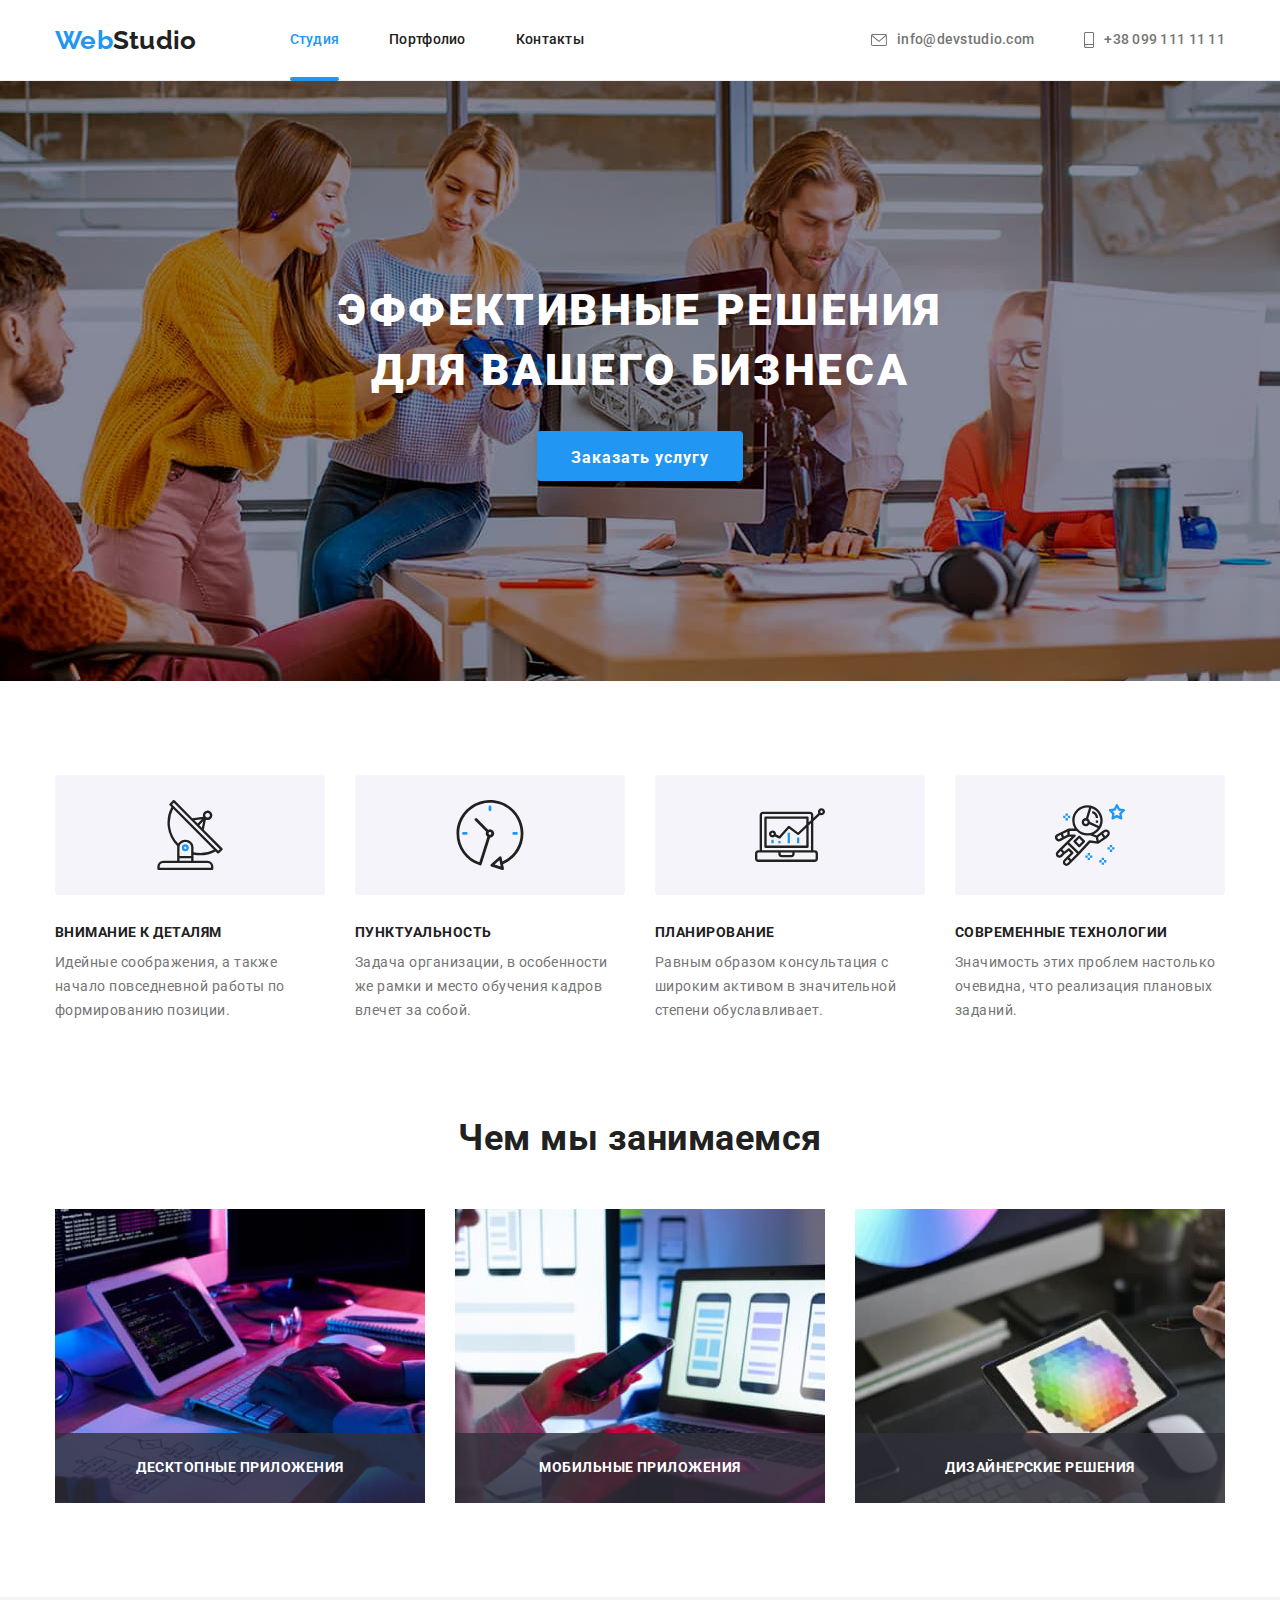
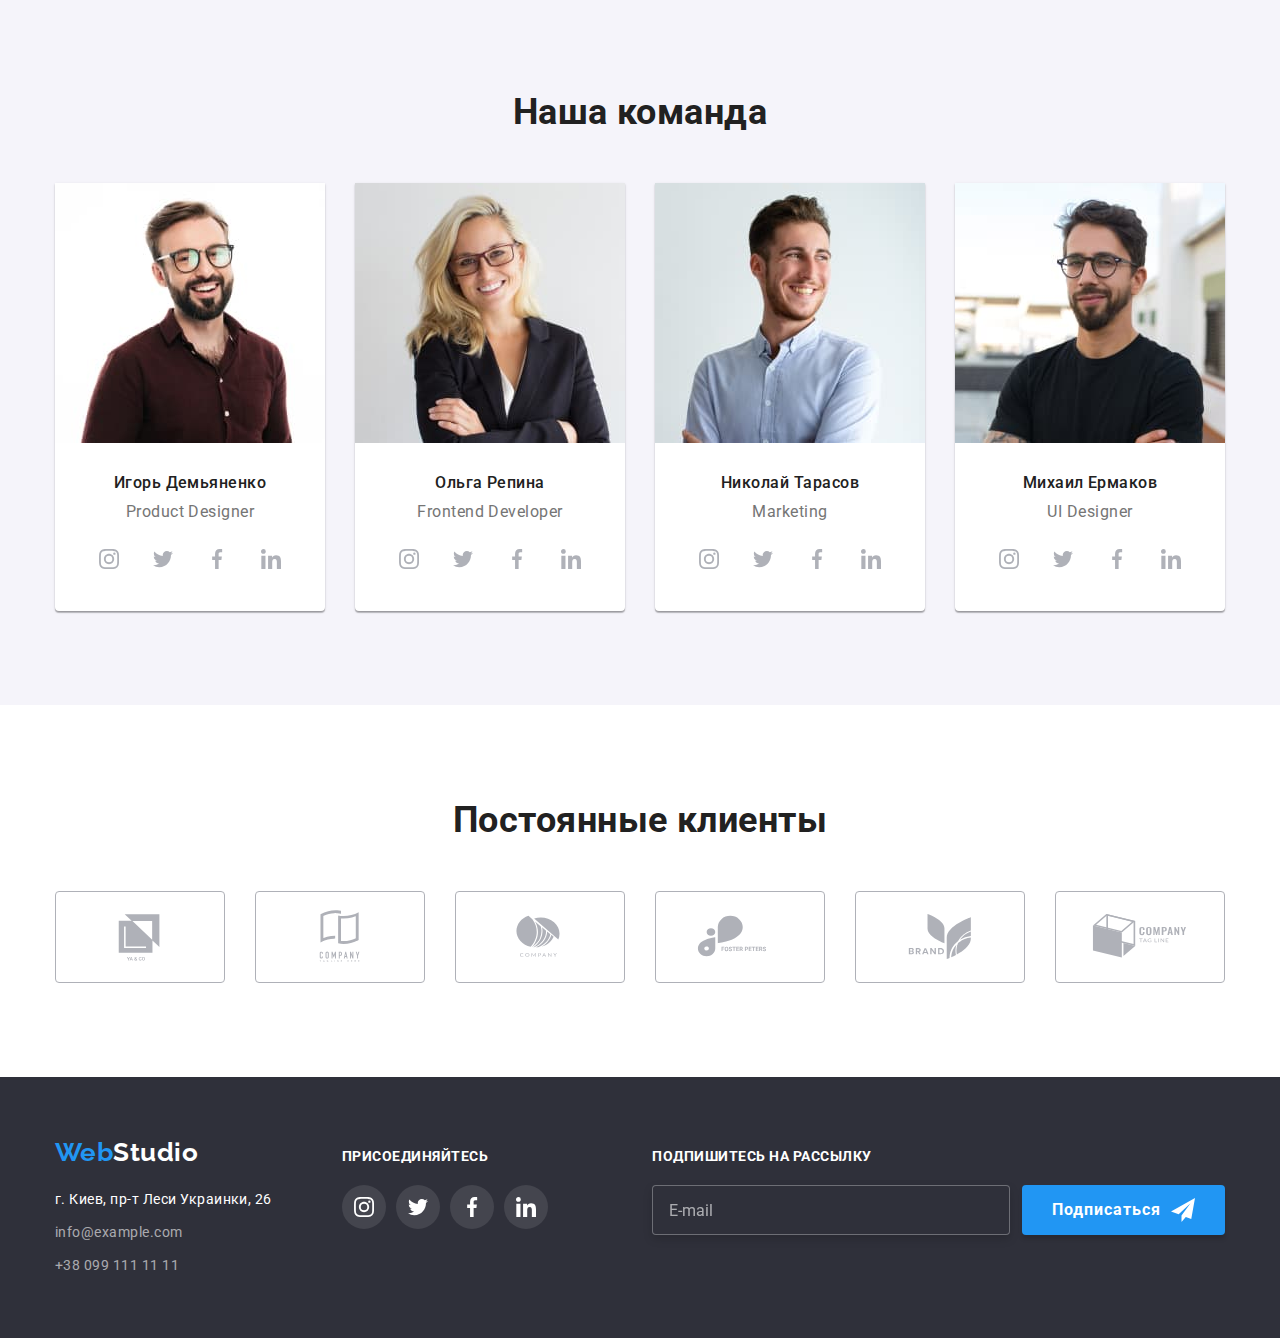
==== commit ad23daf7: "додає адаптивну графіку в секцію команди та портфоліо" ====
--- a/index.html
+++ b/index.html
@@ -21,33 +21,70 @@
 
     <header class="page-header">
       <div class="container page-header__container">
-        <nav class="main-nav">
-          <a class="main-logo" href="./index.html"><span class="main-logo__web">Web</span>Studio</a>
-          <ul class="main-nav__list">
-            <li class="main-nav__item">
-              <a class="main-nav__link main-nav__link--current" href="./index.html">Студия</a>
-            </li>
-            <li class="main-nav__item">
-              <a class="main-nav__link" href="./portfolio.html">Портфолио</a>
-            </li>
-            <li class="main-nav__item"><a class="main-nav__link" href="">Контакты</a></li>
+        <a class="main-logo" href="./index.html"><span class="main-logo__web">Web</span>Studio</a>
+
+        <button
+          class="menu-button"
+          type="button"
+          aria-expanded="false"
+          data-menu-button
+          aria-controls="menu-container"
+        >
+          <svg width="40" height="40" aria-label="переключатель мобильного меню">
+            <use class="menu-button__icon-cross" href="./images/sprite.svg#icon-menu-close"></use>
+            <use class="menu-button__icon-menu" href="./images/sprite.svg#icon-menu"></use>
+          </svg>
+        </button>
+        <div class="menu-container" id="menu-container" data-menu>
+          <nav class="main-nav">
+            <ul class="main-nav__list">
+              <li class="main-nav__item">
+                <a class="main-nav__link main-nav__link--current" href="./index.html">Студия</a>
+              </li>
+              <li class="main-nav__item">
+                <a class="main-nav__link" href="./portfolio.html">Портфолио</a>
+              </li>
+              <li class="main-nav__item"><a class="main-nav__link" href="">Контакты</a></li>
+            </ul>
+          </nav>
+
+          <ul class="page-header__contact-list">
+            <li class="page-header__contact-item">
+              <a
+                class="page-header__contact page-header__contact--large"
+                href="mailto:info@devstudio.com"
+              >
+                <svg class="page-header__contact-icon" width="16" height="12">
+                  <use href="./images/sprite.svg#icon-envelope"></use>
+                </svg>
+                info@devstudio.com
+              </a>
+            </li>
+            <li class="page-header__contact-item">
+              <a class="page-header__contact page-header__contact--blue" href="tel:+380991111111">
+                <svg class="page-header__contact-icon" width="10" height="16">
+                  <use href="./images/sprite.svg#icon-smartphone"></use>
+                </svg>
+                +38 099 111 11 11
+              </a>
+            </li>
           </ul>
-        </nav>
-        <ul class="page-header__contact-list">
-          <li class="page-header__contact-item">
-            <a class="page-header__contact" href="mailto:info@devstudio.com">
-              <svg class="page-header__contact-icon" width="16" height="12">
-                <use href="./images/sprite.svg#icon-envelope"></use></svg
-              >info@devstudio.com</a>
-          </li>
-          <li class="page-header__contact-item">
-            <a class="page-header__contact" href="tel:+380991111111">
-              <svg class="page-header__contact-icon" width="10" height="16">
-                <use href="./images/sprite.svg#icon-smartphone"></use></svg
-              >+38 099 111 11 11</a
-            >
-          </li>
-        </ul>
+
+          <ul class="social-mobile">
+            <li class="social-mobile__item">
+              <a class="social-mobile__link" href="">Instagram</a>
+            </li>
+            <li class="social-mobile__item">
+              <a class="social-mobile__link" href="">Twitter</a>
+            </li>
+            <li class="social-mobile__item">
+              <a class="social-mobile__link" href="">Facebook</a>
+            </li>
+            <li class="social-mobile__item">
+              <a class="social-mobile__link" href="">LinkedIn</a>
+            </li>
+          </ul>
+        </div>
       </div>
     </header>
 
@@ -127,15 +164,13 @@
           <h2 class="section-work__title">Чем мы занимаемся</h2>
           <ul class="section-work__list">
             <li class="section-work__item">
-              
-                <img
+              <img
                 class="section-work__img"
                 src="./images/img1.jpg"
                 alt="Изучаем алгоритмы"
                 width="370"
               />
               <h3 class="section-work__subtitle">Десктопные приложения</h3>
-              
             </li>
             <li class="section-work__item">
               <img
@@ -167,152 +202,233 @@
           <ul class="section-team__list">
             <li class="section-team__item">
               <div class="section-team__wrap">
-                <img class="section-team__img" src="./images/photo1.jpg" alt="Игорь Демьяненко" width="270" />
-              <h3 class="section-team__name">Игорь Демьяненко</h3>
-              <p class="section-team__speciality" lang="en">Product Designer</p>
-              <ul class="social-group__list">
-                <li class="social-group__item">
-                  <a class="social-group__link" href="">
-                    <svg class="social-group__icon social-group__icon--team">
-                      <use href="./images/sprite.svg#icon-instagram"></use>
-                    </svg>
-                  </a>
-                </li>
-                <li class="social-group__item">
-                  <a class="social-group__link" href="">
-                    <svg class="social-group__icon social-group__icon--team">
-                      <use href="./images/sprite.svg#icon-twitter"></use>
-                    </svg>
-                  </a>
-                </li>
-                <li class="social-group__item">
-                  <a class="social-group__link" href="">
-                    <svg class="social-group__icon social-group__icon--team">
-                      <use href="./images/sprite.svg#icon-facebook"></use>
-                    </svg>
-                  </a>
-                </li>
-                <li class="social-group__item">
-                  <a class="social-group__link" href="">
-                    <svg class="social-group__icon social-group__icon--team">
-                      <use href="./images/sprite.svg#icon-linkedin"></use>
-                    </svg>
-                  </a>
-                </li>
-              </ul>
+                <picture class="section-team__img">
+                  <source
+                    srcset="./images/photo1_mobile.jpg 1x, ./images/photo1_mobile@2x.jpg 2x"
+                    media="(max-width: 767px)"
+                  />
+                  <source
+                    srcset="./images/photo1_tablet.jpg 1x, ./images/photo1_tablet@2x.jpg 2x"
+                    media="(min-width: 768px) and (max-width: 1199px)"
+                  />
+                  <source
+                    srcset="./images/photo1_desktop.jpg 1x, ./images/photo1_desktop@2x.jpg 2x"
+                    media="(min-width: 1200px)"
+                  />
+                  <img src="./images/photo1_mobile.jpg" alt="Игорь Демьяненко" />
+                </picture>
+                <!-- <img
+                  class="section-team__img"
+                  src="./images/photo1.jpg"
+                  alt="Игорь Демьяненко"
+                  width="270"
+                /> -->
+                <h3 class="section-team__name">Игорь Демьяненко</h3>
+                <p class="section-team__speciality" lang="en">Product Designer</p>
+                <ul class="social-group__list">
+                  <li class="social-group__item">
+                    <a class="social-group__link" href="">
+                      <svg class="social-group__icon social-group__icon--team">
+                        <use href="./images/sprite.svg#icon-instagram"></use>
+                      </svg>
+                    </a>
+                  </li>
+                  <li class="social-group__item">
+                    <a class="social-group__link" href="">
+                      <svg class="social-group__icon social-group__icon--team">
+                        <use href="./images/sprite.svg#icon-twitter"></use>
+                      </svg>
+                    </a>
+                  </li>
+                  <li class="social-group__item">
+                    <a class="social-group__link" href="">
+                      <svg class="social-group__icon social-group__icon--team">
+                        <use href="./images/sprite.svg#icon-facebook"></use>
+                      </svg>
+                    </a>
+                  </li>
+                  <li class="social-group__item">
+                    <a class="social-group__link" href="">
+                      <svg class="social-group__icon social-group__icon--team">
+                        <use href="./images/sprite.svg#icon-linkedin"></use>
+                      </svg>
+                    </a>
+                  </li>
+                </ul>
               </div>
             </li>
             <li class="section-team__item">
               <div class="section-team__wrap">
-                <img class="section-team__img" src="./images/photo2.jpg" alt="Ольга Репина" width="270" />
-              <h3 class="section-team__name">Ольга Репина</h3>
-              <p class="section-team__speciality" lang="en">Frontend Developer</p>
-
-              <ul class="social-group__list">
-                <li class="social-group__item">
-                  <a class="social-group__link social-group__icon--team" href="">
-                    <svg class="social-group__icon social-group__icon--team">
-                      <use href="./images/sprite.svg#icon-instagram"></use>
-                    </svg>
-                  </a>
-                </li>
-                <li class="social-group__item">
-                  <a class="social-group__link" href="">
-                    <svg class="social-group__icon social-group__icon--team">
-                      <use href="./images/sprite.svg#icon-twitter"></use>
-                    </svg>
-                  </a>
-                </li>
-                <li class="social-group__item">
-                  <a class="social-group__link" href="">
-                    <svg class="social-group__icon social-group__icon--team">
-                      <use href="./images/sprite.svg#icon-facebook"></use>
-                    </svg>
-                  </a>
-                </li>
-                <li class="social-group__item">
-                  <a class="social-group__link" href="">
-                    <svg class="social-group__icon social-group__icon--team">
-                      <use href="./images/sprite.svg#icon-linkedin"></use>
-                    </svg>
-                  </a>
-                </li>
-              </ul>
+                <picture class="section-team__img">
+                  <source
+                    srcset="./images/photo2_mobile.jpg 1x, ./images/photo2_mobile@2x.jpg 2x"
+                    media="(max-width: 767px)"
+                  />
+                  <source
+                    srcset="./images/photo2_tablet.jpg 1x, ./images/photo2_tablet@2x.jpg 2x"
+                    media="(min-width: 768px) and (max-width: 1199px)"
+                  />
+                  <source
+                    srcset="./images/photo2_desktop.jpg 1x, ./images/photo2_desktop@2x.jpg 2x"
+                    media="(min-width: 1200px)"
+                  />
+                  <img src="./images/photo2_mobile.jpg" alt="Ольга Репина" />
+                </picture>
+                <!-- <img
+                  class="section-team__img"
+                  src="./images/photo2.jpg"
+                  alt="Ольга Репина"
+                  width="270"
+                /> -->
+                <h3 class="section-team__name">Ольга Репина</h3>
+                <p class="section-team__speciality" lang="en">Frontend Developer</p>
+
+                <ul class="social-group__list">
+                  <li class="social-group__item">
+                    <a class="social-group__link social-group__icon--team" href="">
+                      <svg class="social-group__icon social-group__icon--team">
+                        <use href="./images/sprite.svg#icon-instagram"></use>
+                      </svg>
+                    </a>
+                  </li>
+                  <li class="social-group__item">
+                    <a class="social-group__link" href="">
+                      <svg class="social-group__icon social-group__icon--team">
+                        <use href="./images/sprite.svg#icon-twitter"></use>
+                      </svg>
+                    </a>
+                  </li>
+                  <li class="social-group__item">
+                    <a class="social-group__link" href="">
+                      <svg class="social-group__icon social-group__icon--team">
+                        <use href="./images/sprite.svg#icon-facebook"></use>
+                      </svg>
+                    </a>
+                  </li>
+                  <li class="social-group__item">
+                    <a class="social-group__link" href="">
+                      <svg class="social-group__icon social-group__icon--team">
+                        <use href="./images/sprite.svg#icon-linkedin"></use>
+                      </svg>
+                    </a>
+                  </li>
+                </ul>
               </div>
             </li>
             <li class="section-team__item">
               <div class="section-team__wrap">
-                <img class="section-team__img" src="./images/photo3.jpg" alt="Николай Тарасов" width="270" />
-              <h3 class="section-team__name">Николай Тарасов</h3>
-              <p class="section-team__speciality" lang="en">Marketing</p>
-
-              <ul class="social-group__list">
-                <li class="social-group__item">
-                  <a class="social-group__link" href="">
-                    <svg class="social-group__icon social-group__icon--team">
-                      <use href="./images/sprite.svg#icon-instagram"></use>
-                    </svg>
-                  </a>
-                </li>
-                <li class="social-group__item">
-                  <a class="social-group__link" href="">
-                    <svg class="social-group__icon social-group__icon--team">
-                      <use href="./images/sprite.svg#icon-twitter"></use>
-                    </svg>
-                  </a>
-                </li>
-                <li class="social-group__item">
-                  <a class="social-group__link" href="">
-                    <svg class="social-group__icon social-group__icon--team">
-                      <use href="./images/sprite.svg#icon-facebook"></use>
-                    </svg>
-                  </a>
-                </li>
-                <li class="social-group__item">
-                  <a class="social-group__link" href="">
-                    <svg class="social-group__icon social-group__icon--team">
-                      <use href="./images/sprite.svg#icon-linkedin"></use>
-                    </svg>
-                  </a>
-                </li>
-              </ul>
+                <picture class="section-team__img">
+                  <source
+                    srcset="./images/photo3_mobile.jpg 1x, ./images/photo3_mobile@2x.jpg 2x"
+                    media="(max-width: 767px)"
+                  />
+                  <source
+                    srcset="./images/photo3_tablet.jpg 1x, ./images/photo3_tablet@2x.jpg 2x"
+                    media="(min-width: 768px) and (max-width: 1199px)"
+                  />
+                  <source
+                    srcset="./images/photo3_desktop.jpg 1x, ./images/photo3_desktop@2x.jpg 2x"
+                    media="(min-width: 1200px)"
+                  />
+                  <img src="./images/photo3_mobile.jpg" alt="Николай Тарасов" />
+                </picture>
+                <!-- <img
+                  class="section-team__img"
+                  src="./images/photo3.jpg"
+                  alt="Николай Тарасов"
+                  width="270"
+                /> -->
+                <h3 class="section-team__name">Николай Тарасов</h3>
+                <p class="section-team__speciality" lang="en">Marketing</p>
+
+                <ul class="social-group__list">
+                  <li class="social-group__item">
+                    <a class="social-group__link" href="">
+                      <svg class="social-group__icon social-group__icon--team">
+                        <use href="./images/sprite.svg#icon-instagram"></use>
+                      </svg>
+                    </a>
+                  </li>
+                  <li class="social-group__item">
+                    <a class="social-group__link" href="">
+                      <svg class="social-group__icon social-group__icon--team">
+                        <use href="./images/sprite.svg#icon-twitter"></use>
+                      </svg>
+                    </a>
+                  </li>
+                  <li class="social-group__item">
+                    <a class="social-group__link" href="">
+                      <svg class="social-group__icon social-group__icon--team">
+                        <use href="./images/sprite.svg#icon-facebook"></use>
+                      </svg>
+                    </a>
+                  </li>
+                  <li class="social-group__item">
+                    <a class="social-group__link" href="">
+                      <svg class="social-group__icon social-group__icon--team">
+                        <use href="./images/sprite.svg#icon-linkedin"></use>
+                      </svg>
+                    </a>
+                  </li>
+                </ul>
               </div>
             </li>
             <li class="section-team__item">
               <div class="section-team__wrap">
-                <img class="section-team__img" src="./images/photo4.jpg" alt="Михаил Ермаков" width="270" />
-              <h3 class="section-team__name">Михаил Ермаков</h3>
-              <p class="section-team__speciality" lang="en">UI Designer</p>
-              <ul class="social-group__list">
-                <li class="social-group__item">
-                  <a class="social-group__link" href="">
-                    <svg class="social-group__icon social-group__icon--team">
-                      <use href="./images/sprite.svg#icon-instagram"></use>
-                    </svg>
-                  </a>
-                </li>
-                <li class="social-group__item">
-                  <a class="social-group__link" href="">
-                    <svg class="social-group__icon social-group__icon--team">
-                      <use href="./images/sprite.svg#icon-twitter"></use>
-                    </svg>
-                  </a>
-                </li>
-                <li class="social-group__item">
-                  <a class="social-group__link" href="">
-                    <svg class="social-group__icon social-group__icon--team">
-                      <use href="./images/sprite.svg#icon-facebook"></use>
-                    </svg>
-                  </a>
-                </li>
-                <li class="social-group__item">
-                  <a class="social-group__link" href="">
-                    <svg class="social-group__icon social-group__icon--team">
-                      <use href="./images/sprite.svg#icon-linkedin"></use>
-                    </svg>
-                  </a>
-                </li>
-              </ul>
+                <picture class="section-team__img">
+                  <source
+                    srcset="./images/photo4_mobile.jpg 1x, ./images/photo4_mobile@2x.jpg 2x"
+                    media="(max-width: 767px)"
+                  />
+                  <source
+                    srcset="./images/photo4_tablet.jpg 1x, ./images/photo4_tablet@2x.jpg 2x"
+                    media="(min-width: 768px) and (max-width: 1199px)"
+                  />
+                  <source
+                    srcset="./images/photo4_desktop.jpg 1x, ./images/photo4_desktop@2x.jpg 2x"
+                    media="(min-width: 1200px)"
+                  />
+                  <img src="./images/photo4_mobile.jpg" alt="Михаил Ермаков" />
+                </picture>
+
+                <!-- <img
+                  class="section-team__img"
+                  src="./images/photo4.jpg"
+                  alt="Михаил Ермаков"
+                  width="270"
+                /> -->
+                <h3 class="section-team__name">Михаил Ермаков</h3>
+                <p class="section-team__speciality" lang="en">UI Designer</p>
+                <ul class="social-group__list">
+                  <li class="social-group__item">
+                    <a class="social-group__link" href="">
+                      <svg class="social-group__icon social-group__icon--team">
+                        <use href="./images/sprite.svg#icon-instagram"></use>
+                      </svg>
+                    </a>
+                  </li>
+                  <li class="social-group__item">
+                    <a class="social-group__link" href="">
+                      <svg class="social-group__icon social-group__icon--team">
+                        <use href="./images/sprite.svg#icon-twitter"></use>
+                      </svg>
+                    </a>
+                  </li>
+                  <li class="social-group__item">
+                    <a class="social-group__link" href="">
+                      <svg class="social-group__icon social-group__icon--team">
+                        <use href="./images/sprite.svg#icon-facebook"></use>
+                      </svg>
+                    </a>
+                  </li>
+                  <li class="social-group__item">
+                    <a class="social-group__link" href="">
+                      <svg class="social-group__icon social-group__icon--team">
+                        <use href="./images/sprite.svg#icon-linkedin"></use>
+                      </svg>
+                    </a>
+                  </li>
+                </ul>
               </div>
             </li>
           </ul>
@@ -376,75 +492,78 @@
 
     <footer class="footer">
       <div class="container footer__container">
-        <div class="footer__contact-group">
-          <a class="main-logo main-logo--inverse" href="./index.html"
-            ><span class="main-logo__web">Web</span>Studio</a
-          >
-          <address class="footer__contact-list">
-            <ul>
-              <li class="footer__contact-item">
-                <a
-                  class="footer__address"
-                  href="https://bit.ly/3pXMvUd"
-                  target="_blank"
-                  rel="noopener noreferrer"
-                  >г. Киев, пр-т Леси Украинки, 26</a
-                >
+        <div class="footer__contact-social">
+          <div class="footer__contact-group">
+            <a class="main-logo main-logo--inverse" href="./index.html"
+              ><span class="main-logo__web">Web</span>Studio</a
+            >
+            <address class="footer__contact-list">
+              <ul>
+                <li class="footer__contact-item">
+                  <a
+                    class="footer__address"
+                    href="https://bit.ly/3pXMvUd"
+                    target="_blank"
+                    rel="noopener noreferrer"
+                    >г. Киев, пр-т Леси Украинки, 26</a
+                  >
+                </li>
+                <li class="footer__contact-item">
+                  <a class="footer__contact" href="mailto:info@example.com">info@example.com</a>
+                </li>
+                <li class="footer__contact-item">
+                  <a class="footer__contact" href="tel:+380991111111">+38 099 111 11 11</a>
+                </li>
+              </ul>
+            </address>
+          </div>
+
+          <div class="social-group">
+            <h3 class="social-group__title">присоединяйтесь</h3>
+            <ul class="social-group__list">
+              <li class="social-group__item">
+                <a class="social-group__link" href="">
+                  <svg class="social-group__icon">
+                    <use href="./images/sprite.svg#icon-instagram"></use>
+                  </svg>
+                </a>
               </li>
-              <li class="footer__contact-item">
-                <a class="footer__contact" href="mailto:info@example.com">info@example.com</a>
+              <li class="social-group__item">
+                <a class="social-group__link" href="">
+                  <svg class="social-group__icon">
+                    <use href="./images/sprite.svg#icon-twitter"></use>
+                  </svg>
+                </a>
               </li>
-              <li class="footer__contact-item">
-                <a class="footer__contact" href="tel:+380991111111">+38 099 111 11 11</a>
+              <li class="social-group__item">
+                <a class="social-group__link" href="">
+                  <svg class="social-group__icon">
+                    <use href="./images/sprite.svg#icon-facebook"></use>
+                  </svg>
+                </a>
+              </li>
+              <li class="social-group__item">
+                <a class="social-group__link" href="">
+                  <svg class="social-group__icon">
+                    <use href="./images/sprite.svg#icon-linkedin"></use>
+                  </svg>
+                </a>
               </li>
             </ul>
-          </address>
-        </div>
-
-        <div class="social-group">
-          <h3 class="social-group__title">присоединяйтесь</h3>
-          <ul class="social-group__list">
-            <li class="social-group__item">
-              <a class="social-group__link" href="">
-                <svg class="social-group__icon">
-                  <use href="./images/sprite.svg#icon-instagram"></use>
-                </svg>
-              </a>
-            </li>
-            <li class="social-group__item">
-              <a class="social-group__link" href="">
-                <svg class="social-group__icon">
-                  <use href="./images/sprite.svg#icon-twitter"></use>
-                </svg>
-              </a>
-            </li>
-            <li class="social-group__item">
-              <a class="social-group__link" href="">
-                <svg class="social-group__icon">
-                  <use href="./images/sprite.svg#icon-facebook"></use>
-                </svg>
-              </a>
-            </li>
-            <li class="social-group__item">
-              <a class="social-group__link" href="">
-                <svg class="social-group__icon">
-                  <use href="./images/sprite.svg#icon-linkedin"></use>
-                </svg>
-              </a>
-            </li>
-          </ul>
-        </div>
-        <div>
+          </div>
+        </div>
+
+        <div class="footer-form__wrap">
           <h2 class="footer-form__email-label">Подпишитесь на рассылку</h2>
           <form class="footer-form">
-            <label class="footer-form__email">
-              <input
-                class="footer-form__input"
-                type="email"
-                name="footer-email"
-                placeholder="E-mail"
-              />
-            </label>
+            <label class="footer-form__email" for="footer-form__input"> </label>
+            <input
+              class="footer-form__input"
+              type="email"
+              name="footer-email"
+              placeholder="E-mail"
+              id="footer-form__input"
+            />
 
             <button class="button button__footer" type="submit">
               Подписаться
@@ -468,7 +587,6 @@
         </button>
         <form class="modal__form">
           <strong class="modal__title">Оставьте свои данные, мы вам перезвоним</strong>
-
           <label class="modal__label">
             <span class="modal__name">Имя</span>
             <span class="modal__input-field">
@@ -512,11 +630,11 @@
 
           <label class="modal__checkbox">
             <input class="modal__checkbox-input" type="checkbox" name="policy" />
+            <svg class="modal__checkbox-icon modal__checkbox-icon--on">
+              <use href="./images/sprite.svg#icon-check"></use>
+            </svg>
             <svg class="modal__checkbox-icon">
               <use href="./images/sprite.svg#icon-uncheck"></use>
-            </svg>
-            <svg class="modal__checkbox-icon modal__checkbox-icon--on">
-              <use href="./images/sprite.svg#icon-check"></use>
             </svg>
 
             <span class="modal__checkbox-label"
@@ -529,6 +647,7 @@
         </form>
       </div>
     </div>
+    <script src="./js/menu.js"></script>
     <script src="./js/modal.js"></script>
   </body>
 </html>
--- a/css/main.min.css
+++ b/css/main.min.css
@@ -1 +1 @@
-:root{--primary-text-color: #757575;--title-text-color: #212121;--accent-color: #2196f3;--primary-white-color: #ffffff;--secondary-bg: #f5f4fa;--footer-bg: #2f303a;--icons-color: #afb1b8;--indent: 30px;--items: 3}.visually-hidden{position:absolute;width:1px;height:1px;margin:-1px;border:0;padding:0;white-space:nowrap;-webkit-clip-path:inset(100%);clip-path:inset(100%);clip:rect(0 0 0 0);overflow:hidden}html{-webkit-box-sizing:border-box;box-sizing:border-box}*,*::before,*::after{-webkit-box-sizing:inherit;box-sizing:inherit}body{margin:0;font-family:Roboto,sans-serif;color:var(--primary-text-color);background-color:var(--primary-white-color);letter-spacing:.03em}.main-logo{color:var(--title-text-color);text-decoration:none;font-family:Raleway,sans-serif;font-weight:700;font-size:26px;line-height:1.19}.button{border-radius:4px;border-color:rgba(0,0,0,0);padding:10px 32px;min-width:200px;height:50px;-webkit-box-shadow:0px 4px 4px rgba(0,0,0,.15);box-shadow:0px 4px 4px rgba(0,0,0,.15);color:var(--primary-white-color);background-color:var(--accent-color);font-family:inherit;font-weight:700;font-size:16px;line-height:1.88;-webkit-box-align:center;-ms-flex-align:center;align-items:center;text-align:center;letter-spacing:.06em;cursor:pointer;-webkit-transition-property:background-color;transition-property:background-color;-webkit-transition-duration:250ms;transition-duration:250ms;-webkit-transition-timing-function:cubic-bezier(0.4, 0, 0.2, 1);transition-timing-function:cubic-bezier(0.4, 0, 0.2, 1)}.button:hover,.button:focus{background-color:#188ce8}.social-group{margin-left:70px;margin-right:auto}.social-group__title{margin-top:0;margin-bottom:20px;font-weight:700;font-size:14px;line-height:1.14;text-transform:uppercase;color:var(--primary-white-color)}.social-group__list{display:-webkit-box;display:-ms-flexbox;display:flex;-webkit-box-pack:center;-ms-flex-pack:center;justify-content:center}.social-group__item:not(:last-child){margin-right:10px}.social-group__link{display:-webkit-box;display:-ms-flexbox;display:flex;-webkit-box-align:center;-ms-flex-align:center;align-items:center;-webkit-box-pack:center;-ms-flex-pack:center;justify-content:center;width:44px;height:44px;border-radius:50%;background:rgba(255,255,255,.1);-webkit-transition-property:background-color;transition-property:background-color;-webkit-transition-duration:250ms;transition-duration:250ms;-webkit-transition-timing-function:cubic-bezier(0.4, 0, 0.2, 1);transition-timing-function:cubic-bezier(0.4, 0, 0.2, 1)}.social-group__link:hover,.social-group__link:focus{background-color:var(--accent-color)}.social-group__icon{fill:var(--primary-white-color);width:20px;height:20px;-webkit-transition-property:fill;transition-property:fill;-webkit-transition-duration:250ms;transition-duration:250ms;-webkit-transition-timing-function:cubic-bezier(0.4, 0, 0.2, 1);transition-timing-function:cubic-bezier(0.4, 0, 0.2, 1)}.social-group__link:hover .social-group__icon,.social-group__link:focus .social-group__icon{fill:var(--primary-white-color)}h1,h2,h3,p{margin-bottom:0;margin-top:0}ul,li{padding:0;margin:0;list-style:none}a{text-decoration:none;color:inherit}img{display:block;margin-bottom:0;max-width:100%}.container{width:1200px;padding-left:15px;padding-right:15px;margin-left:auto;margin-right:auto}.page-header__container{display:-webkit-box;display:-ms-flexbox;display:flex;-webkit-box-align:center;-ms-flex-align:center;align-items:center}.main-nav{display:-webkit-box;display:-ms-flexbox;display:flex;-webkit-box-align:center;-ms-flex-align:center;align-items:center}.page-header{font-weight:500;font-size:14px;line-height:1.14;letter-spacing:.02em;border-bottom:1px solid #eee}.main-nav__list{display:-webkit-box;display:-ms-flexbox;display:flex;margin-left:93px;gap:50px}.main-nav__link{color:var(--title-text-color);display:block;padding-top:32px;padding-bottom:32px;-webkit-transition-property:color;transition-property:color;-webkit-transition-duration:250ms;transition-duration:250ms;-webkit-transition-timing-function:cubic-bezier(0.4, 0, 0.2, 1);transition-timing-function:cubic-bezier(0.4, 0, 0.2, 1)}.main-nav__link:hover,.main-nav__link:focus,.main-nav__link--current,.page-header__contact:hover,.page-header__contact:focus,.footer__contact:hover,.footer__contact:focus,.main-logo__web{color:var(--accent-color)}.main-nav__link--current{position:relative}.main-nav__link--current::after{content:"";position:absolute;bottom:-1px;left:0;width:100%;height:4px;background:var(--accent-color);border-radius:2px}.page-header__contact-list{display:-webkit-box;display:-ms-flexbox;display:flex;margin-left:auto;gap:50px}.page-header__contact{display:-webkit-box;display:-ms-flexbox;display:flex;-webkit-box-align:center;-ms-flex-align:center;align-items:center;padding-top:32px;padding-bottom:32px;-webkit-transition-property:color;transition-property:color;-webkit-transition-duration:250ms;transition-duration:250ms;-webkit-transition-timing-function:cubic-bezier(0.4, 0, 0.2, 1);transition-timing-function:cubic-bezier(0.4, 0, 0.2, 1)}.page-header__contact-icon{fill:#757575;margin-right:10px;-webkit-transition-property:fill;transition-property:fill;-webkit-transition-duration:250ms;transition-duration:250ms;-webkit-transition-timing-function:cubic-bezier(0.4, 0, 0.2, 1);transition-timing-function:cubic-bezier(0.4, 0, 0.2, 1)}.page-header__contact:hover .page-header__contact-icon,.page-header__contact:focus .page-header__contact-icon{fill:var(--accent-color)}.section-hero{background-image:-webkit-gradient(linear, left top, right top, from(rgba(47, 48, 58, 0.4)), to(rgba(47, 48, 58, 0.4))),url(../images/hero.jpg);background-image:linear-gradient(to right, rgba(47, 48, 58, 0.4), rgba(47, 48, 58, 0.4)),url(../images/hero.jpg);background-repeat:no-repeat;background-position:center;margin-left:auto;margin-right:auto;max-width:1600px;height:600px;background-size:cover;background-color:var(--footer-bg);text-align:center;padding:200px 0}.section-hero__title{margin-top:0;margin-bottom:30px;color:#fff;font-weight:900;font-size:44px;line-height:1.36;letter-spacing:.06em;text-transform:uppercase}.section-advantage{padding-top:94px}.section-advantage__list{display:-webkit-box;display:-ms-flexbox;display:flex;-ms-flex-wrap:wrap;flex-wrap:wrap;gap:var(--indent)}.section-advantage__icon{width:70px;height:70px}.section-advantage__icon-box{display:-webkit-box;display:-ms-flexbox;display:flex;-webkit-box-align:center;-ms-flex-align:center;align-items:center;-webkit-box-pack:center;-ms-flex-pack:center;justify-content:center;height:120px;width:270px;margin-bottom:30px;background-color:var(--secondary-bg);border-radius:4px}.section-advantage__item{--items: 4;-ms-flex-preferred-size:calc((100% - var(--indent)*(var(--items) - 1))/var(--items));flex-basis:calc((100% - var(--indent)*(var(--items) - 1))/var(--items))}.section-advantage__title,.section-work__title,.section-team__title,.section-clients__title,.section-projects__title{color:var(--title-text-color);font-weight:700;font-size:36px;line-height:1.17;text-align:center;margin-top:0;margin-bottom:50px}.section-advantage__subtitle{color:var(--title-text-color);font-weight:700;font-size:14px;line-height:1.14;text-transform:uppercase;margin-top:0;margin-bottom:10px}.section-advantage__text{font-size:14px;line-height:1.71}.section-work{padding:94px 0}.section-work__list{display:-webkit-box;display:-ms-flexbox;display:flex;-ms-flex-wrap:wrap;flex-wrap:wrap;gap:var(--indent)}.section-work__item{position:relative;-ms-flex-preferred-size:calc((100% - var(--indent)*(var(--items) - 1))/var(--items));flex-basis:calc((100% - var(--indent)*(var(--items) - 1))/var(--items))}.section-work__img{width:100%}.section-work__subtitle{position:absolute;bottom:0;display:-webkit-box;display:-ms-flexbox;display:flex;width:100%;-webkit-box-align:center;-ms-flex-align:center;align-items:center;-webkit-box-pack:center;-ms-flex-pack:center;justify-content:center;padding:27px 0;font-weight:700;font-size:14px;line-height:1.14;text-transform:uppercase;color:var(--primary-white-color);background:rgba(47,48,58,.8)}.section-team{background-color:var(--secondary-bg);padding:94px 0}.section-team__list{display:-webkit-box;display:-ms-flexbox;display:flex;-ms-flex-wrap:wrap;flex-wrap:wrap;gap:var(--indent)}.section-team__item{display:-webkit-box;display:-ms-flexbox;display:flex;-webkit-box-pack:center;-ms-flex-pack:center;justify-content:center;--items: 4;-ms-flex-preferred-size:calc((100% - var(--indent)*(var(--items) - 1))/var(--items));flex-basis:calc((100% - var(--indent)*(var(--items) - 1))/var(--items));background-color:var(--primary-white-color);-webkit-box-shadow:0px 1px 3px rgba(0,0,0,.12),0px 1px 1px rgba(0,0,0,.14),0px 2px 1px rgba(0,0,0,.2);box-shadow:0px 1px 3px rgba(0,0,0,.12),0px 1px 1px rgba(0,0,0,.14),0px 2px 1px rgba(0,0,0,.2);border-radius:0px 0px 4px 4px;padding-bottom:30px}.section-team__img{width:100%}.section-team__name{color:var(--title-text-color);font-weight:500;font-size:16px;line-height:1.19;text-align:center;margin-top:30px;margin-bottom:10px}.section-team__speciality{font-size:16px;line-height:1.19;text-align:center;margin-bottom:16px}.social-group__icon--team{fill:var(--icons-color)}.section-clients{padding:94px 0}.section-clients__list{display:-webkit-box;display:-ms-flexbox;display:flex;gap:var(--indent);-ms-flex-wrap:wrap;flex-wrap:wrap}.section-clients__item{display:-webkit-box;display:-ms-flexbox;display:flex;-webkit-box-pack:center;-ms-flex-pack:center;justify-content:center;--items: 6;-ms-flex-preferred-size:calc((100% - var(--indent)*(var(--items) - 1))/var(--items));flex-basis:calc((100% - var(--indent)*(var(--items) - 1))/var(--items))}.section-clients__logo{display:-webkit-box;display:-ms-flexbox;display:flex;-webkit-box-align:center;-ms-flex-align:center;align-items:center;-webkit-box-pack:center;-ms-flex-pack:center;justify-content:center;width:170px;height:92px;border:1px solid var(--icons-color);border-radius:4px;-webkit-transition-property:border;transition-property:border;-webkit-transition-duration:250ms;transition-duration:250ms;-webkit-transition-timing-function:cubic-bezier(0.4, 0, 0.2, 1);transition-timing-function:cubic-bezier(0.4, 0, 0.2, 1)}.section-clients__logo:hover,.section-clients__logo:focus{border:1px solid var(--accent-color)}.section-clients__logo-inside{fill:var(--icons-color);width:106px;height:60px;-webkit-transition-property:fill;transition-property:fill;-webkit-transition-duration:250ms;transition-duration:250ms;-webkit-transition-timing-function:cubic-bezier(0.4, 0, 0.2, 1);transition-timing-function:cubic-bezier(0.4, 0, 0.2, 1)}.section-clients__logo:hover .section-clients__logo-inside,.section-clients__logo:focus .section-clients__logo-inside{fill:var(--accent-color)}.section-projects{padding:94px 0}.button__filter{border-radius:4px;border-color:rgba(0,0,0,0);font-family:inherit;font-weight:500;font-size:16px;line-height:1.62;text-align:center;letter-spacing:.03em;cursor:pointer;color:var(--title-text-color);background-color:var(--secondary-bg);padding:6px 22px;-webkit-transition-property:background-color,color,-webkit-box-shadow;transition-property:background-color,color,-webkit-box-shadow;transition-property:background-color,color,box-shadow;transition-property:background-color,color,box-shadow,-webkit-box-shadow;-webkit-transition-duration:250ms;transition-duration:250ms;-webkit-transition-timing-function:cubic-bezier(0.4, 0, 0.2, 1);transition-timing-function:cubic-bezier(0.4, 0, 0.2, 1)}.button__filter:hover,.button__filter:focus,.button__filter--active{color:var(--primary-white-color);background-color:var(--accent-color);-webkit-box-shadow:0px 3px 1px rgba(0,0,0,.1),0px 1px 2px rgba(0,0,0,.08),0px 2px 2px rgba(0,0,0,.12);box-shadow:0px 3px 1px rgba(0,0,0,.1),0px 1px 2px rgba(0,0,0,.08),0px 2px 2px rgba(0,0,0,.12)}.section-projects__filter{display:-webkit-box;display:-ms-flexbox;display:flex;-webkit-box-pack:center;-ms-flex-pack:center;justify-content:center;margin-bottom:50px}.section-projects__filter-item:not(:last-child){margin-right:8px}.section-projects__list{display:-webkit-box;display:-ms-flexbox;display:flex;-ms-flex-wrap:wrap;flex-wrap:wrap;gap:var(--indent)}.section-projects__item{-ms-flex-preferred-size:calc((100% - var(--indent)*(var(--items) - 1))/var(--items));flex-basis:calc((100% - var(--indent)*(var(--items) - 1))/var(--items))}.section-projects__link{display:block;-webkit-transition-property:-webkit-box-shadow;transition-property:-webkit-box-shadow;transition-property:box-shadow;transition-property:box-shadow, -webkit-box-shadow;-webkit-transition-duration:250ms;transition-duration:250ms;-webkit-transition-timing-function:cubic-bezier(0.4, 0, 0.2, 1);transition-timing-function:cubic-bezier(0.4, 0, 0.2, 1)}.section-projects__link:hover,.section-projects__link:focus{-webkit-box-shadow:0px 1px 1px rgba(0,0,0,.12),0px 4px 4px rgba(0,0,0,.06),1px 4px 6px rgba(0,0,0,.16);box-shadow:0px 1px 1px rgba(0,0,0,.12),0px 4px 4px rgba(0,0,0,.06),1px 4px 6px rgba(0,0,0,.16)}.section-projects__image{position:relative;overflow:hidden;width:100%}.section-projects__subtitle{color:var(--title-text-color);font-weight:700;font-size:18px;line-height:2;letter-spacing:.06em;margin-top:0;margin-bottom:4px}.section-projects__text{font-size:16px;line-height:1.88}.section-projects__overlay{position:absolute;-webkit-transform:translatey(0);transform:translatey(0);-webkit-transition-property:-webkit-transform;transition-property:-webkit-transform;transition-property:transform;transition-property:transform, -webkit-transform;-webkit-transition-duration:250ms;transition-duration:250ms;-webkit-transition-timing-function:cubic-bezier(0.4, 0, 0.2, 1);transition-timing-function:cubic-bezier(0.4, 0, 0.2, 1);font-size:18px;line-height:1.56;padding:63px 24px;color:#fff;background:rgba(33,150,243,.9)}.section-projects__link:hover .section-projects__overlay,.section-projects__link:focus .section-projects__overlay{-webkit-transform:translatey(-100%);transform:translatey(-100%)}.section-projects__product{border-left:1px solid #eee;border-right:1px solid #eee;border-bottom:1px solid #eee;padding-left:24px;padding-right:24px;padding-top:20px;padding-bottom:20px}.footer{padding:60px 0;background-color:var(--footer-bg)}.footer__container{display:-webkit-box;display:-ms-flexbox;display:flex;-webkit-box-align:baseline;-ms-flex-align:baseline;align-items:baseline}.footer__contact-list{margin-top:20px;text-decoration:none;font-style:normal;text-decoration:inherit;font-size:14px;line-height:1.71}.footer__contact-item:not(:last-child){margin-bottom:9px}.main-logo--inverse{color:var(--primary-white-color);margin-bottom:20px}.footer__address{color:var(--primary-white-color);text-decoration:none}.footer__contact{color:rgba(255,255,255,.6);text-decoration:none;-webkit-transition-property:color;transition-property:color;-webkit-transition-duration:250ms;transition-duration:250ms;-webkit-transition-timing-function:cubic-bezier(0.4, 0, 0.2, 1);transition-timing-function:cubic-bezier(0.4, 0, 0.2, 1)}.footer-form{display:-webkit-box;display:-ms-flexbox;display:flex;-webkit-box-align:center;-ms-flex-align:center;align-items:center}.footer-form__email-label{margin-bottom:20px;font-weight:700;font-size:14px;line-height:1.14;text-transform:uppercase;color:var(--primary-white-color)}.footer-form__input{border:1px solid rgba(255,255,255,.3);-webkit-filter:drop-shadow(0px 4px 4px rgba(0, 0, 0, 0.15));filter:drop-shadow(0px 4px 4px rgba(0, 0, 0, 0.15));border-radius:4px;padding:15px 16px;min-width:358px;height:50px;background-color:var(--footer-bg);color:var(--primary-white-color)}.footer-form__input::-webkit-input-placeholder{font-size:16px;line-height:1.25;color:rgba(255,255,255,.6)}.footer-form__input::-moz-placeholder{font-size:16px;line-height:1.25;color:rgba(255,255,255,.6)}.footer-form__input:-ms-input-placeholder{font-size:16px;line-height:1.25;color:rgba(255,255,255,.6)}.footer-form__input::-ms-input-placeholder{font-size:16px;line-height:1.25;color:rgba(255,255,255,.6)}.footer-form__input::placeholder{font-size:16px;line-height:1.25;color:rgba(255,255,255,.6)}.button__footer{display:-webkit-box;display:-ms-flexbox;display:flex;margin-left:12px;padding:10px 28px}.button__icon{fill:var(--primary-white-color);margin-left:10px}.backdrop{position:fixed;top:0;left:0;background:rgba(0,0,0,.2);width:100%;height:100%;opacity:1;visibility:visible;-webkit-transition-property:opacity,visibility;transition-property:opacity,visibility;-webkit-transition-duration:250ms;transition-duration:250ms;-webkit-transition-timing-function:cubic-bezier(0.4, 0, 0.2, 1);transition-timing-function:cubic-bezier(0.4, 0, 0.2, 1)}.backdrop--is-hidden{opacity:0;pointer-events:none;visibility:hidden}.backdrop--is-hidden .modal{-webkit-transform:translate(-50%, 50%) scale(0.5);transform:translate(-50%, 50%) scale(0.5)}.modal{position:absolute;top:50%;left:50%;-webkit-transform:translate(-50%, -50%) scale(1);transform:translate(-50%, -50%) scale(1);padding:40px;background-color:var(--primary-white-color);-webkit-box-shadow:0px 1px 3px rgba(0,0,0,.12),0px 1px 1px rgba(0,0,0,.14),0px 2px 1px rgba(0,0,0,.2);box-shadow:0px 1px 3px rgba(0,0,0,.12),0px 1px 1px rgba(0,0,0,.14),0px 2px 1px rgba(0,0,0,.2);border-radius:4px;-webkit-transition-property:-webkit-transform;transition-property:-webkit-transform;transition-property:transform;transition-property:transform, -webkit-transform;-webkit-transition-duration:250ms;transition-duration:250ms;-webkit-transition-timing-function:cubic-bezier(0.4, 0, 0.2, 1);transition-timing-function:cubic-bezier(0.4, 0, 0.2, 1)}.modal__button{position:absolute;top:8px;right:8px;display:-webkit-box;display:-ms-flexbox;display:flex;-webkit-box-align:center;-ms-flex-align:center;align-items:center;-webkit-box-pack:center;-ms-flex-pack:center;justify-content:center;background-color:var(--primary-white-color);width:30px;height:30px;border-radius:50%;padding:0px;border:1px solid rgba(0,0,0,.1);cursor:pointer}.modal__button:hover .modal__button-icon{fill:var(--accent-color)}.modal__form{display:-webkit-box;display:-ms-flexbox;display:flex;-webkit-box-orient:vertical;-webkit-box-direction:normal;-ms-flex-direction:column;flex-direction:column;-webkit-box-align:center;-ms-flex-align:center;align-items:center}.modal__title{margin-bottom:12px;font-weight:700;font-size:20px;line-height:1.15;text-align:center;color:var(--title-text-color)}.modal__label{display:-webkit-box;display:-ms-flexbox;display:flex;-webkit-box-orient:vertical;-webkit-box-direction:normal;-ms-flex-direction:column;flex-direction:column;margin-bottom:10px;width:100%}.modal__input-field{position:relative;display:-webkit-box;display:-ms-flexbox;display:flex;-webkit-box-orient:vertical;-webkit-box-direction:normal;-ms-flex-direction:column;flex-direction:column}.modal__name{margin-bottom:4px;font-size:12px;line-height:1.17;letter-spacing:.01em}.modal__icon{position:absolute;left:12px;top:50%;-webkit-transform:translateY(-50%);transform:translateY(-50%);width:18px;height:18px;fill:#212121;-webkit-transition-property:fill;transition-property:fill;-webkit-transition-duration:250ms;transition-duration:250ms;-webkit-transition-timing-function:cubic-bezier(0.4, 0, 0.2, 1);transition-timing-function:cubic-bezier(0.4, 0, 0.2, 1)}.modal__input:focus+.modal__icon{fill:var(--accent-color)}.modal__input{border:1px solid rgba(33,33,33,.2);border-radius:4px;margin:0;padding:11px 12px 11px 42px;color:var(--title-text-color);-webkit-transition-property:border-color;transition-property:border-color;-webkit-transition-duration:250ms;transition-duration:250ms;-webkit-transition-timing-function:cubic-bezier(0.4, 0, 0.2, 1);transition-timing-function:cubic-bezier(0.4, 0, 0.2, 1)}.modal__input:focus{outline:none;border-color:var(--accent-color)}.modal__label--margin{margin-bottom:20px}.modal__comment{resize:none;border:1px solid rgba(33,33,33,.2);border-radius:4px;min-height:120px;margin:0;padding:12px 16px;-webkit-transition-property:border-color;transition-property:border-color;-webkit-transition-duration:250ms;transition-duration:250ms;-webkit-transition-timing-function:cubic-bezier(0.4, 0, 0.2, 1);transition-timing-function:cubic-bezier(0.4, 0, 0.2, 1)}.modal__comment:focus{outline:none;border-color:var(--accent-color)}.modal__comment::-webkit-input-placeholder{font-size:14px;line-height:1.14;letter-spacing:.01em;color:rgba(117,117,117,.5)}.modal__comment::-moz-placeholder{font-size:14px;line-height:1.14;letter-spacing:.01em;color:rgba(117,117,117,.5)}.modal__comment:-ms-input-placeholder{font-size:14px;line-height:1.14;letter-spacing:.01em;color:rgba(117,117,117,.5)}.modal__comment::-ms-input-placeholder{font-size:14px;line-height:1.14;letter-spacing:.01em;color:rgba(117,117,117,.5)}.modal__comment::placeholder{font-size:14px;line-height:1.14;letter-spacing:.01em;color:rgba(117,117,117,.5)}.modal__checkbox{position:relative;display:-webkit-box;display:-ms-flexbox;display:flex;margin-bottom:30px;-webkit-box-align:center;-ms-flex-align:center;align-items:center;-webkit-box-pack:center;-ms-flex-pack:center;justify-content:center}.modal__checkbox-input{-webkit-appearance:none;-moz-appearance:none;appearance:none;position:absolute}.modal__checkbox-icon{display:inline-block;margin-right:7px;width:16px;height:15px}.modal__checkbox-icon--on{fill:var(--accent-color);position:absolute;left:0;opacity:0;-webkit-transition-property:opacity;transition-property:opacity;-webkit-transition-duration:250ms;transition-duration:250ms;-webkit-transition-timing-function:cubic-bezier(0.4, 0, 0.2, 1);transition-timing-function:cubic-bezier(0.4, 0, 0.2, 1)}.modal__checkbox-input:checked~.modal__checkbox-icon--on{opacity:1}.modal__checkbox-label{font-size:14px;line-height:1.71}.modal__agreement-link{color:var(--accent-color)}.button__form{padding:10px 55px;width:200px}/*# sourceMappingURL=main.min.css.map */+:root{--primary-text-color: #757575;--title-text-color: #212121;--accent-color: #2196f3;--primary-white-color: #ffffff;--secondary-bg: #f5f4fa;--footer-bg: #2f303a;--icons-color: #afb1b8;--indent: 30px;--items: 3}.visually-hidden{position:absolute;width:1px;height:1px;margin:-1px;border:0;padding:0;white-space:nowrap;-webkit-clip-path:inset(100%);clip-path:inset(100%);clip:rect(0 0 0 0);overflow:hidden}html{-webkit-box-sizing:border-box;box-sizing:border-box}*,*::before,*::after{-webkit-box-sizing:inherit;box-sizing:inherit}body{margin:0;font-family:Roboto,sans-serif;color:var(--primary-text-color);background-color:var(--primary-white-color);letter-spacing:.03em}body.modal-open{overflow:hidden}.main-logo{text-decoration:none;font-family:Raleway,sans-serif;font-weight:700;font-size:24px;line-height:1.17;color:var(--title-text-color)}@media screen and (min-width: 1200px){.main-logo{font-size:26px;line-height:1.19}}.button{border-radius:4px;border-color:rgba(0,0,0,0);padding:10px 32px;min-width:200px;height:50px;-webkit-box-shadow:0px 4px 4px rgba(0,0,0,.15);box-shadow:0px 4px 4px rgba(0,0,0,.15);color:var(--primary-white-color);background-color:var(--accent-color);font-family:inherit;font-weight:700;font-size:16px;line-height:1.88;-webkit-box-align:center;-ms-flex-align:center;align-items:center;text-align:center;letter-spacing:.06em;cursor:pointer;-webkit-transition-property:background-color;transition-property:background-color;-webkit-transition-duration:250ms;transition-duration:250ms;-webkit-transition-timing-function:cubic-bezier(0.4, 0, 0.2, 1);transition-timing-function:cubic-bezier(0.4, 0, 0.2, 1)}.button:hover,.button:focus{background-color:#188ce8}.social-group{margin-left:70px;margin-right:auto}@media screen and (max-width: 1199px){.social-group{text-align:center;margin:0 0 60px}}.social-group__title{margin-top:0;margin-bottom:20px;font-weight:700;font-size:14px;line-height:1.14;text-transform:uppercase;color:var(--primary-white-color)}.social-group__list{display:-webkit-box;display:-ms-flexbox;display:flex;-webkit-box-pack:center;-ms-flex-pack:center;justify-content:center}.social-group__item:not(:last-child){margin-right:10px}.social-group__link{display:-webkit-box;display:-ms-flexbox;display:flex;-webkit-box-align:center;-ms-flex-align:center;align-items:center;-webkit-box-pack:center;-ms-flex-pack:center;justify-content:center;width:44px;height:44px;border-radius:50%;background:rgba(255,255,255,.1);-webkit-transition-property:background-color;transition-property:background-color;-webkit-transition-duration:250ms;transition-duration:250ms;-webkit-transition-timing-function:cubic-bezier(0.4, 0, 0.2, 1);transition-timing-function:cubic-bezier(0.4, 0, 0.2, 1)}.social-group__link:hover,.social-group__link:focus{background-color:var(--accent-color)}.social-group__icon{fill:var(--primary-white-color);width:20px;height:20px;-webkit-transition-property:fill;transition-property:fill;-webkit-transition-duration:250ms;transition-duration:250ms;-webkit-transition-timing-function:cubic-bezier(0.4, 0, 0.2, 1);transition-timing-function:cubic-bezier(0.4, 0, 0.2, 1)}.social-group__link:hover .social-group__icon,.social-group__link:focus .social-group__icon{fill:var(--primary-white-color)}h1,h2,h3,p{margin-bottom:0;margin-top:0}ul,li{padding:0;margin:0;list-style:none}a{text-decoration:none;color:inherit}img{display:block;max-width:100%;height:auto}.container{padding-left:15px;padding-right:15px;margin-left:auto;margin-right:auto}@media screen and (min-width: 480px){.container{width:480px}}@media screen and (min-width: 768px){.container{width:768px}}@media screen and (min-width: 1200px){.container{width:1200px}}.page-header{font-weight:500;font-size:14px;line-height:1.14;letter-spacing:.02em;border-bottom:1px solid #eee}.page-header__container{position:relative;display:-webkit-box;display:-ms-flexbox;display:flex;-webkit-box-align:center;-ms-flex-align:center;align-items:center;-webkit-box-pack:justify;-ms-flex-pack:justify;justify-content:space-between}@media screen and (max-width: 767px){.page-header__container{padding-top:10px;padding-bottom:10px}}.menu-button{z-index:2;display:-webkit-inline-box;display:-ms-inline-flexbox;display:inline-flex;margin:0;padding:0;border:none;background-color:rgba(0,0,0,0)}@media screen and (min-width: 768px){.menu-button{display:none}}.menu-button__icon-cross{display:none}.menu-button.is-open .menu-button__icon-cross{display:block}.menu-button:hover .menu-button__icon-menu,.menu-button:hover .menu-button__icon-cross{fill:var(--accent-color)}.menu-button.is-open .menu-button__icon-menu{display:none}.menu-container{z-index:1;background-color:var(--primary-white-color);text-align:center}@media screen and (max-width: 767px){.menu-container{display:none;position:absolute;text-align:left;top:0;left:0;width:100%;padding:48px 40px}.menu-container.is-open{display:block}}@media screen and (min-width: 768px){.menu-container{display:-webkit-box;display:-ms-flexbox;display:flex;-webkit-box-flex:1;-ms-flex-positive:1;flex-grow:1;-webkit-box-align:center;-ms-flex-align:center;align-items:center;-webkit-box-pack:justify;-ms-flex-pack:justify;justify-content:space-between}}.main-nav{display:-webkit-box;display:-ms-flexbox;display:flex;-webkit-box-align:center;-ms-flex-align:center;align-items:center}@media screen and (max-width: 767px){.main-nav{font-size:40px;line-height:1.18;margin-bottom:302px}}@media screen and (min-width: 768px){.main-nav__list{display:-webkit-box;display:-ms-flexbox;display:flex;margin-left:93px;gap:50px}}.main-nav__link{color:var(--title-text-color);display:block;-webkit-transition-property:color;transition-property:color;-webkit-transition-duration:250ms;transition-duration:250ms;-webkit-transition-timing-function:cubic-bezier(0.4, 0, 0.2, 1);transition-timing-function:cubic-bezier(0.4, 0, 0.2, 1)}@media screen and (max-width: 767px){.main-nav__item+.main-nav__item .main-nav__link{padding-top:16px}.main-nav__item:not(:last-child) .main-nav__link{padding-bottom:16px}}@media screen and (min-width: 768px){.main-nav__link{padding-top:32px;padding-bottom:32px}}.main-nav__link:hover,.main-nav__link:focus,.main-nav__link--current,.page-header__contact:hover,.page-header__contact:focus,.footer__contact:hover,.footer__contact:focus,.main-logo__web{color:var(--accent-color)}@media screen and (min-width: 768px){.main-nav__link--current{position:relative}.main-nav__link--current::after{content:"";position:absolute;bottom:-1px;left:0;width:100%;height:4px;background:var(--accent-color);border-radius:2px}}@media screen and (max-width: 767px){.page-header__contact-list{display:-webkit-box;display:-ms-flexbox;display:flex;-webkit-box-orient:vertical;-webkit-box-direction:reverse;-ms-flex-direction:column-reverse;flex-direction:column-reverse;gap:32px;margin-bottom:64px}}@media screen and (min-width: 1200px){.page-header__contact-list{display:-webkit-box;display:-ms-flexbox;display:flex;margin-left:auto;gap:50px}}.page-header__contact{-webkit-transition-property:color;transition-property:color;-webkit-transition-duration:250ms;transition-duration:250ms;-webkit-transition-timing-function:cubic-bezier(0.4, 0, 0.2, 1);transition-timing-function:cubic-bezier(0.4, 0, 0.2, 1)}@media screen and (max-width: 767px){.page-header__contact--blue{font-size:34px;line-height:1.18;color:var(--accent-color)}.page-header__contact--large{font-size:24px;line-height:1.17}}@media screen and (min-width: 768px){.page-header__contact{display:-webkit-box;display:-ms-flexbox;display:flex;-webkit-box-align:center;-ms-flex-align:center;align-items:center;padding:5px 0;font-size:12px;line-height:1.17}}@media screen and (min-width: 1200px){.page-header__contact{font-size:14px;line-height:1.14;padding-top:32px;padding-bottom:32px}}.page-header__contact-icon{fill:#757575;margin-right:10px;-webkit-transition-property:fill;transition-property:fill;-webkit-transition-duration:250ms;transition-duration:250ms;-webkit-transition-timing-function:cubic-bezier(0.4, 0, 0.2, 1);transition-timing-function:cubic-bezier(0.4, 0, 0.2, 1)}@media screen and (max-width: 767px){.page-header__contact-icon{display:none}}.page-header__contact:hover .page-header__contact-icon,.page-header__contact:focus .page-header__contact-icon{fill:var(--accent-color)}.social-mobile{display:-webkit-box;display:-ms-flexbox;display:flex}@media screen and (min-width: 768px){.social-mobile{display:none}}.social-mobile__item{font-size:18px;line-height:1.22;color:var(--accent-color)}.social-mobile__item+.social-mobile__item .social-mobile__link{padding-left:10px;border-left:1px solid rgba(33,33,33,.2)}.social-mobile__item:not(:last-child) .social-mobile__link{padding-right:10px}.section-hero{background-image:-webkit-gradient(linear, left top, right top, from(rgba(47, 48, 58, 0.4)), to(rgba(47, 48, 58, 0.4))),url(../images/hero_mobile.jpg);background-image:linear-gradient(to right, rgba(47, 48, 58, 0.4), rgba(47, 48, 58, 0.4)),url(../images/hero_mobile.jpg);background-repeat:no-repeat;background-position:center;margin-left:auto;margin-right:auto;max-width:1600px;height:600px;background-size:cover;background-color:var(--footer-bg);text-align:center;padding:200px 0}@media(min-device-pixel-ratio: 2),(-webkit-min-device-pixel-ratio: 2),(min-resolution: 192dpi),(min-resolution: 2dppx){.section-hero{background-image:url(../images/hero_mobile@2x.jpg)}}@media screen and (min-width: 768px){.section-hero{background-image:url(../images/hero_tablet.jpg)}}@media screen and (min-width: 768px)and (min-device-pixel-ratio: 2),screen and (min-width: 768px)and (-webkit-min-device-pixel-ratio: 2),screen and (min-width: 768px)and (min-resolution: 192dpi),screen and (min-width: 768px)and (min-resolution: 2dppx){.section-hero{background-image:url(../images/hero_tablet@2x.jpg)}}@media screen and (min-width: 1200px){.section-hero{background-image:url(../images/hero_desktop.jpg)}}@media screen and (min-width: 1200px)and (min-device-pixel-ratio: 2),screen and (min-width: 1200px)and (-webkit-min-device-pixel-ratio: 2),screen and (min-width: 1200px)and (min-resolution: 192dpi),screen and (min-width: 1200px)and (min-resolution: 2dppx){.section-hero{background-image:url(../images/hero_desktop@2x.jpg)}}.section-hero__title{font-weight:900;font-size:26px;line-height:1.62;margin-top:0;margin-bottom:30px;text-align:center;letter-spacing:.06em;text-transform:uppercase;color:#fff}@media screen and (min-width: 1200px){.section-hero__title{font-size:44px;line-height:1.36}}@media screen and (max-width: 1199px){.section-advantage{padding:60px 0}}@media screen and (min-width: 1200px){.section-advantage{padding-top:94px}}@media screen and (min-width: 768px){.section-advantage__list{display:-webkit-box;display:-ms-flexbox;display:flex;-ms-flex-wrap:wrap;flex-wrap:wrap;gap:var(--indent)}}.section-advantage__icon{width:70px;height:70px}.section-advantage__icon-box{display:-webkit-box;display:-ms-flexbox;display:flex;-webkit-box-align:center;-ms-flex-align:center;align-items:center;-webkit-box-pack:center;-ms-flex-pack:center;justify-content:center;height:120px;width:100%;margin-bottom:30px;background-color:var(--secondary-bg);border-radius:4px}@media screen and (max-width: 767px){.section-advantage__item:not(:last-child){margin-bottom:30px}}@media screen and (min-width: 768px){.section-advantage__item{--items: 2;-ms-flex-preferred-size:calc((100% - var(--indent)*(var(--items) - 1))/var(--items));flex-basis:calc((100% - var(--indent)*(var(--items) - 1))/var(--items))}}@media screen and (min-width: 1200px){.section-advantage__item{--items: 4}}.section-advantage__title,.section-work__title,.section-team__title,.section-clients__title,.section-projects__title{font-weight:700;font-size:28px;line-height:1.18;text-align:center;color:var(--title-text-color);margin-bottom:30px}@media screen and (min-width: 1200px){.section-advantage__title,.section-work__title,.section-team__title,.section-clients__title,.section-projects__title{font-size:36px;line-height:1.17;margin-bottom:50px}}.section-advantage__subtitle{color:var(--title-text-color);font-weight:700;font-size:14px;line-height:1.14;text-transform:uppercase;margin-top:0;margin-bottom:10px}@media screen and (max-width: 767px){.section-advantage__subtitle{text-align:center}}.section-advantage__text{font-size:14px;line-height:1.71}.section-work{padding:94px 0}@media screen and (max-width: 1199px){.section-work{display:none}}.section-work__list{display:-webkit-box;display:-ms-flexbox;display:flex;-ms-flex-wrap:wrap;flex-wrap:wrap;gap:var(--indent)}.section-work__item{position:relative;-ms-flex-preferred-size:calc((100% - var(--indent)*(var(--items) - 1))/var(--items));flex-basis:calc((100% - var(--indent)*(var(--items) - 1))/var(--items))}.section-work__img{width:100%}.section-work__subtitle{position:absolute;bottom:0;display:-webkit-box;display:-ms-flexbox;display:flex;width:100%;-webkit-box-align:center;-ms-flex-align:center;align-items:center;-webkit-box-pack:center;-ms-flex-pack:center;justify-content:center;padding:27px 0;font-weight:700;font-size:14px;line-height:1.14;text-transform:uppercase;color:var(--primary-white-color);background:rgba(47,48,58,.8)}.section-team{background-color:var(--secondary-bg);padding:60px 0}@media screen and (min-width: 1200px){.section-team{padding:94px 0}}@media screen and (min-width: 768px){.section-team__list{display:-webkit-box;display:-ms-flexbox;display:flex;-ms-flex-wrap:wrap;flex-wrap:wrap;gap:var(--indent)}}.section-team__item{display:-webkit-box;display:-ms-flexbox;display:flex;-webkit-box-pack:center;-ms-flex-pack:center;justify-content:center;background-color:var(--primary-white-color);-webkit-box-shadow:0px 1px 3px rgba(0,0,0,.12),0px 1px 1px rgba(0,0,0,.14),0px 2px 1px rgba(0,0,0,.2);box-shadow:0px 1px 3px rgba(0,0,0,.12),0px 1px 1px rgba(0,0,0,.14),0px 2px 1px rgba(0,0,0,.2);border-radius:0px 0px 4px 4px;padding-bottom:24px}@media screen and (min-width: 768px){.section-team__item{--items: 2;-ms-flex-preferred-size:calc((100% - var(--indent)*(var(--items) - 1))/var(--items));flex-basis:calc((100% - var(--indent)*(var(--items) - 1))/var(--items))}}@media screen and (min-width: 1200px){.section-team__item{--items: 4}}@media screen and (max-width: 767px){.section-team__item:not(:last-child){margin-bottom:30px}}@media screen and (min-width: 1200px){.section-team__item{padding-bottom:30px}}.section-team__img{width:100%}.section-team__name{color:var(--title-text-color);font-weight:500;font-size:16px;line-height:1.19;text-align:center;margin-top:30px;margin-bottom:10px}.section-team__speciality{font-size:16px;line-height:1.19;text-align:center;margin-bottom:16px}.social-group__icon--team{fill:var(--icons-color)}.section-clients{padding:60px 0}@media screen and (min-width: 1200px){.section-clients{padding:94px 0}}.section-clients__list{display:-webkit-box;display:-ms-flexbox;display:flex;-ms-flex-wrap:wrap;flex-wrap:wrap;gap:var(--indent)}.section-clients__item{display:-webkit-box;display:-ms-flexbox;display:flex;-webkit-box-pack:center;-ms-flex-pack:center;justify-content:center;--items: 2;-ms-flex-preferred-size:calc((100% - var(--indent)*(var(--items) - 1))/var(--items));flex-basis:calc((100% - var(--indent)*(var(--items) - 1))/var(--items))}@media screen and (min-width: 768px){.section-clients__item{--items: 3}}@media screen and (min-width: 1200px){.section-clients__item{--items: 6}}.section-clients__logo{display:-webkit-box;display:-ms-flexbox;display:flex;-webkit-box-align:center;-ms-flex-align:center;align-items:center;-webkit-box-pack:center;-ms-flex-pack:center;justify-content:center;min-width:100%;height:92px;border:1px solid var(--icons-color);border-radius:4px;-webkit-transition-property:border;transition-property:border;-webkit-transition-duration:250ms;transition-duration:250ms;-webkit-transition-timing-function:cubic-bezier(0.4, 0, 0.2, 1);transition-timing-function:cubic-bezier(0.4, 0, 0.2, 1)}.section-clients__logo:hover,.section-clients__logo:focus{border:1px solid var(--accent-color)}.section-clients__logo-inside{fill:var(--icons-color);width:106px;height:60px;-webkit-transition-property:fill;transition-property:fill;-webkit-transition-duration:250ms;transition-duration:250ms;-webkit-transition-timing-function:cubic-bezier(0.4, 0, 0.2, 1);transition-timing-function:cubic-bezier(0.4, 0, 0.2, 1)}.section-clients__logo:hover .section-clients__logo-inside,.section-clients__logo:focus .section-clients__logo-inside{fill:var(--accent-color)}.section-projects{padding:60px 0}@media screen and (min-width: 1200px){.section-projects{padding:94px 0}}.button__filter{border-radius:4px;border-color:rgba(0,0,0,0);font-family:inherit;font-weight:500;font-size:16px;line-height:1.62;text-align:center;letter-spacing:.03em;cursor:pointer;color:var(--title-text-color);background-color:var(--secondary-bg);padding:6px 22px;-webkit-transition-property:background-color,color,-webkit-box-shadow;transition-property:background-color,color,-webkit-box-shadow;transition-property:background-color,color,box-shadow;transition-property:background-color,color,box-shadow,-webkit-box-shadow;-webkit-transition-duration:250ms;transition-duration:250ms;-webkit-transition-timing-function:cubic-bezier(0.4, 0, 0.2, 1);transition-timing-function:cubic-bezier(0.4, 0, 0.2, 1)}@media screen and (max-width: 767px){.button__filter{margin-bottom:15px}}.button__filter:hover,.button__filter:focus,.button__filter--active{color:var(--primary-white-color);background-color:var(--accent-color);-webkit-box-shadow:0px 3px 1px rgba(0,0,0,.1),0px 1px 2px rgba(0,0,0,.08),0px 2px 2px rgba(0,0,0,.12);box-shadow:0px 3px 1px rgba(0,0,0,.1),0px 1px 2px rgba(0,0,0,.08),0px 2px 2px rgba(0,0,0,.12)}.section-projects__filter{display:-webkit-box;display:-ms-flexbox;display:flex;-ms-flex-wrap:wrap;flex-wrap:wrap;-webkit-box-pack:center;-ms-flex-pack:center;justify-content:center;margin-bottom:50px}@media screen and (max-width: 767px){.section-projects__filter{-webkit-box-pack:start;-ms-flex-pack:start;justify-content:flex-start;margin-bottom:25px}}.section-projects__filter-item:not(:last-child){margin-right:8px}@media screen and (min-width: 768px){.section-projects__list{display:-webkit-box;display:-ms-flexbox;display:flex;-ms-flex-wrap:wrap;flex-wrap:wrap;gap:var(--indent)}}@media screen and (max-width: 767px){.section-projects__item:not(:last-child){margin-bottom:30px}}@media screen and (min-width: 768px){.section-projects__item{--items: 2;-ms-flex-preferred-size:calc((100% - var(--indent)*(var(--items) - 1))/var(--items));flex-basis:calc((100% - var(--indent)*(var(--items) - 1))/var(--items))}}@media screen and (min-width: 1200px){.section-projects__item{--items: 3;-ms-flex-preferred-size:calc((100% - var(--indent)*(var(--items) - 1))/var(--items));flex-basis:calc((100% - var(--indent)*(var(--items) - 1))/var(--items))}}.section-projects__link{display:block;-webkit-transition-property:-webkit-box-shadow;transition-property:-webkit-box-shadow;transition-property:box-shadow;transition-property:box-shadow, -webkit-box-shadow;-webkit-transition-duration:250ms;transition-duration:250ms;-webkit-transition-timing-function:cubic-bezier(0.4, 0, 0.2, 1);transition-timing-function:cubic-bezier(0.4, 0, 0.2, 1)}.section-projects__link:hover,.section-projects__link:focus{-webkit-box-shadow:0px 1px 1px rgba(0,0,0,.12),0px 4px 4px rgba(0,0,0,.06),1px 4px 6px rgba(0,0,0,.16);box-shadow:0px 1px 1px rgba(0,0,0,.12),0px 4px 4px rgba(0,0,0,.06),1px 4px 6px rgba(0,0,0,.16)}.section-projects__image{position:relative;overflow:hidden}.section-projects__subtitle{color:var(--title-text-color);font-weight:700;font-size:18px;line-height:2;letter-spacing:.06em;margin-top:0;margin-bottom:4px}.section-projects__text{font-size:16px;line-height:1.88}.section-projects__overlay{position:absolute;bottom:0;left:0;display:-webkit-box;display:-ms-flexbox;display:flex;-webkit-box-align:center;-ms-flex-align:center;align-items:center;width:100%;height:100%;-webkit-transform:translatey(100%);transform:translatey(100%);-webkit-transition-property:-webkit-transform;transition-property:-webkit-transform;transition-property:transform;transition-property:transform, -webkit-transform;-webkit-transition-duration:250ms;transition-duration:250ms;-webkit-transition-timing-function:cubic-bezier(0.4, 0, 0.2, 1);transition-timing-function:cubic-bezier(0.4, 0, 0.2, 1);font-size:18px;line-height:1.56;padding:63px 24px;color:#fff;background:rgba(33,150,243,.9)}.section-projects__link:hover .section-projects__overlay,.section-projects__link:focus .section-projects__overlay{-webkit-transform:translatey(0);transform:translatey(0)}.section-projects__product{border-left:1px solid #eee;border-right:1px solid #eee;border-bottom:1px solid #eee;padding:24px 20px}.footer{padding:60px 0;background-color:var(--footer-bg)}@media screen and (min-width: 1200px){.footer__container{display:-webkit-box;display:-ms-flexbox;display:flex;-webkit-box-align:baseline;-ms-flex-align:baseline;align-items:baseline;-webkit-box-pack:justify;-ms-flex-pack:justify;justify-content:space-between}}@media screen and (min-width: 768px){.footer__contact-social{display:-webkit-box;display:-ms-flexbox;display:flex;-ms-flex-pack:distribute;justify-content:space-around;-webkit-box-align:baseline;-ms-flex-align:baseline;align-items:baseline}}@media screen and (max-width: 1199px){.footer__contact-group{text-align:center;margin-bottom:60px}}.footer__contact-list{margin-top:20px;text-decoration:none;font-style:normal;text-decoration:inherit;font-size:14px;line-height:1.71}.footer__contact-item:not(:last-child){margin-bottom:9px}.main-logo--inverse{color:var(--primary-white-color);margin-bottom:20px}.footer__address{color:var(--primary-white-color);text-decoration:none}.footer__contact{color:rgba(255,255,255,.6);text-decoration:none;-webkit-transition-property:color;transition-property:color;-webkit-transition-duration:250ms;transition-duration:250ms;-webkit-transition-timing-function:cubic-bezier(0.4, 0, 0.2, 1);transition-timing-function:cubic-bezier(0.4, 0, 0.2, 1)}@media screen and (max-width: 1199px){.footer-form__wrap{text-align:center}}.footer-form{display:-webkit-box;display:-ms-flexbox;display:flex;-webkit-box-align:center;-ms-flex-align:center;align-items:center}@media screen and (max-width: 1199px){.footer-form{-webkit-box-orient:vertical;-webkit-box-direction:normal;-ms-flex-direction:column;flex-direction:column}}.footer-form__email-label{margin-bottom:20px;font-weight:700;font-size:14px;line-height:1.14;text-transform:uppercase;color:var(--primary-white-color)}.footer-form__input{border:1px solid rgba(255,255,255,.3);-webkit-filter:drop-shadow(0px 4px 4px rgba(0, 0, 0, 0.15));filter:drop-shadow(0px 4px 4px rgba(0, 0, 0, 0.15));border-radius:4px;padding:15px 16px;min-width:100%;height:50px;background-color:var(--footer-bg);color:var(--primary-white-color)}@media screen and (max-width: 1199px){.footer-form__input{margin-bottom:20px}}@media screen and (min-width: 768px){.footer-form__input{min-width:450px}}@media screen and (min-width: 1200px){.footer-form__input{min-width:358px}}.footer-form__input::-webkit-input-placeholder{font-size:16px;line-height:1.25;color:rgba(255,255,255,.6)}.footer-form__input::-moz-placeholder{font-size:16px;line-height:1.25;color:rgba(255,255,255,.6)}.footer-form__input:-ms-input-placeholder{font-size:16px;line-height:1.25;color:rgba(255,255,255,.6)}.footer-form__input::-ms-input-placeholder{font-size:16px;line-height:1.25;color:rgba(255,255,255,.6)}.footer-form__input::placeholder{font-size:16px;line-height:1.25;color:rgba(255,255,255,.6)}.button__footer{display:-webkit-box;display:-ms-flexbox;display:flex;margin-left:12px;padding:10px 28px}.button__icon{fill:var(--primary-white-color);margin-left:10px}.backdrop{z-index:3;position:fixed;top:0;left:0;background:rgba(0,0,0,.2);width:100%;height:100%;opacity:1;visibility:visible;padding:93px 15px 94px 15px;overflow-y:scroll;-webkit-transition-property:opacity,visibility;transition-property:opacity,visibility;-webkit-transition-duration:250ms;transition-duration:250ms;-webkit-transition-timing-function:cubic-bezier(0.4, 0, 0.2, 1);transition-timing-function:cubic-bezier(0.4, 0, 0.2, 1)}.backdrop--is-hidden{opacity:0;pointer-events:none;visibility:hidden}.backdrop--is-hidden .modal{-webkit-transform:translate(-50%, 50%) scale(0.5);transform:translate(-50%, 50%) scale(0.5)}.modal{position:relative;padding:40px;background-color:var(--primary-white-color);-webkit-box-shadow:0px 1px 3px rgba(0,0,0,.12),0px 1px 1px rgba(0,0,0,.14),0px 2px 1px rgba(0,0,0,.2);box-shadow:0px 1px 3px rgba(0,0,0,.12),0px 1px 1px rgba(0,0,0,.14),0px 2px 1px rgba(0,0,0,.2);border-radius:4px;-webkit-transition-property:-webkit-transform;transition-property:-webkit-transform;transition-property:transform;transition-property:transform, -webkit-transform;-webkit-transition-duration:250ms;transition-duration:250ms;-webkit-transition-timing-function:cubic-bezier(0.4, 0, 0.2, 1);transition-timing-function:cubic-bezier(0.4, 0, 0.2, 1)}@media screen and (min-width: 480px)and (max-width: 1199px){.modal{max-width:450px;margin-left:auto;margin-right:auto}}@media screen and (min-width: 1200px){.modal{position:absolute;top:50%;left:50%;-webkit-transform:translate(-50%, -50%) scale(1);transform:translate(-50%, -50%) scale(1)}}@media screen and (max-width: 479px){.modal{width:100%}}.modal__button{position:absolute;top:8px;right:8px;display:-webkit-box;display:-ms-flexbox;display:flex;-webkit-box-align:center;-ms-flex-align:center;align-items:center;-webkit-box-pack:center;-ms-flex-pack:center;justify-content:center;background-color:var(--primary-white-color);width:30px;height:30px;border-radius:50%;padding:0px;border:1px solid rgba(0,0,0,.1);cursor:pointer}.modal__button:hover .modal__button-icon{fill:var(--accent-color)}.modal__form{display:-webkit-box;display:-ms-flexbox;display:flex;-webkit-box-orient:vertical;-webkit-box-direction:normal;-ms-flex-direction:column;flex-direction:column;-webkit-box-align:center;-ms-flex-align:center;align-items:center}.modal__title{margin-bottom:12px;font-weight:700;font-size:20px;line-height:1.15;text-align:center;color:var(--title-text-color)}.modal__label{display:-webkit-box;display:-ms-flexbox;display:flex;-webkit-box-orient:vertical;-webkit-box-direction:normal;-ms-flex-direction:column;flex-direction:column;margin-bottom:10px;width:100%}.modal__input-field{position:relative;display:-webkit-box;display:-ms-flexbox;display:flex;-webkit-box-orient:vertical;-webkit-box-direction:normal;-ms-flex-direction:column;flex-direction:column}.modal__name{margin-bottom:4px;font-size:12px;line-height:1.17;letter-spacing:.01em}.modal__icon{position:absolute;left:12px;top:50%;-webkit-transform:translateY(-50%);transform:translateY(-50%);width:18px;height:18px;fill:#212121;-webkit-transition-property:fill;transition-property:fill;-webkit-transition-duration:250ms;transition-duration:250ms;-webkit-transition-timing-function:cubic-bezier(0.4, 0, 0.2, 1);transition-timing-function:cubic-bezier(0.4, 0, 0.2, 1)}.modal__input:focus+.modal__icon{fill:var(--accent-color)}.modal__input{border:1px solid rgba(33,33,33,.2);border-radius:4px;margin:0;padding:11px 12px 11px 42px;color:var(--title-text-color);-webkit-transition-property:border-color;transition-property:border-color;-webkit-transition-duration:250ms;transition-duration:250ms;-webkit-transition-timing-function:cubic-bezier(0.4, 0, 0.2, 1);transition-timing-function:cubic-bezier(0.4, 0, 0.2, 1)}.modal__input:focus{outline:none;border-color:var(--accent-color)}.modal__label--margin{margin-bottom:20px}.modal__comment{resize:none;border:1px solid rgba(33,33,33,.2);border-radius:4px;min-height:120px;margin:0;padding:12px 16px;-webkit-transition-property:border-color;transition-property:border-color;-webkit-transition-duration:250ms;transition-duration:250ms;-webkit-transition-timing-function:cubic-bezier(0.4, 0, 0.2, 1);transition-timing-function:cubic-bezier(0.4, 0, 0.2, 1)}.modal__comment:focus{outline:none;border-color:var(--accent-color)}.modal__comment::-webkit-input-placeholder{font-size:14px;line-height:1.14;letter-spacing:.01em;color:rgba(117,117,117,.5)}.modal__comment::-moz-placeholder{font-size:14px;line-height:1.14;letter-spacing:.01em;color:rgba(117,117,117,.5)}.modal__comment:-ms-input-placeholder{font-size:14px;line-height:1.14;letter-spacing:.01em;color:rgba(117,117,117,.5)}.modal__comment::-ms-input-placeholder{font-size:14px;line-height:1.14;letter-spacing:.01em;color:rgba(117,117,117,.5)}.modal__comment::placeholder{font-size:14px;line-height:1.14;letter-spacing:.01em;color:rgba(117,117,117,.5)}.modal__checkbox{position:relative;display:-webkit-box;display:-ms-flexbox;display:flex;margin-bottom:30px;-webkit-box-align:center;-ms-flex-align:center;align-items:center;-webkit-box-pack:center;-ms-flex-pack:center;justify-content:center}.modal__checkbox-input{-webkit-appearance:none;-moz-appearance:none;appearance:none;position:absolute}.modal__checkbox-icon{-ms-flex-negative:0;flex-shrink:0;display:inline-block;margin-right:7px;width:16px;height:15px}.modal__checkbox-input:checked~.modal__checkbox-icon{opacity:0}.modal__checkbox-icon--on{fill:var(--accent-color);position:absolute;left:0;opacity:0;-webkit-transition-property:opacity;transition-property:opacity;-webkit-transition-duration:250ms;transition-duration:250ms;-webkit-transition-timing-function:cubic-bezier(0.4, 0, 0.2, 1);transition-timing-function:cubic-bezier(0.4, 0, 0.2, 1)}.modal__checkbox-input:checked+.modal__checkbox-icon--on{opacity:1}.modal__checkbox-label{font-size:12px;line-height:1.17}@media screen and (min-width: 1200px){.modal__checkbox-label{font-size:14px;line-height:1.71}}.modal__agreement-link{color:var(--accent-color)}.button__form{padding:10px 55px;width:200px}/*# sourceMappingURL=main.min.css.map */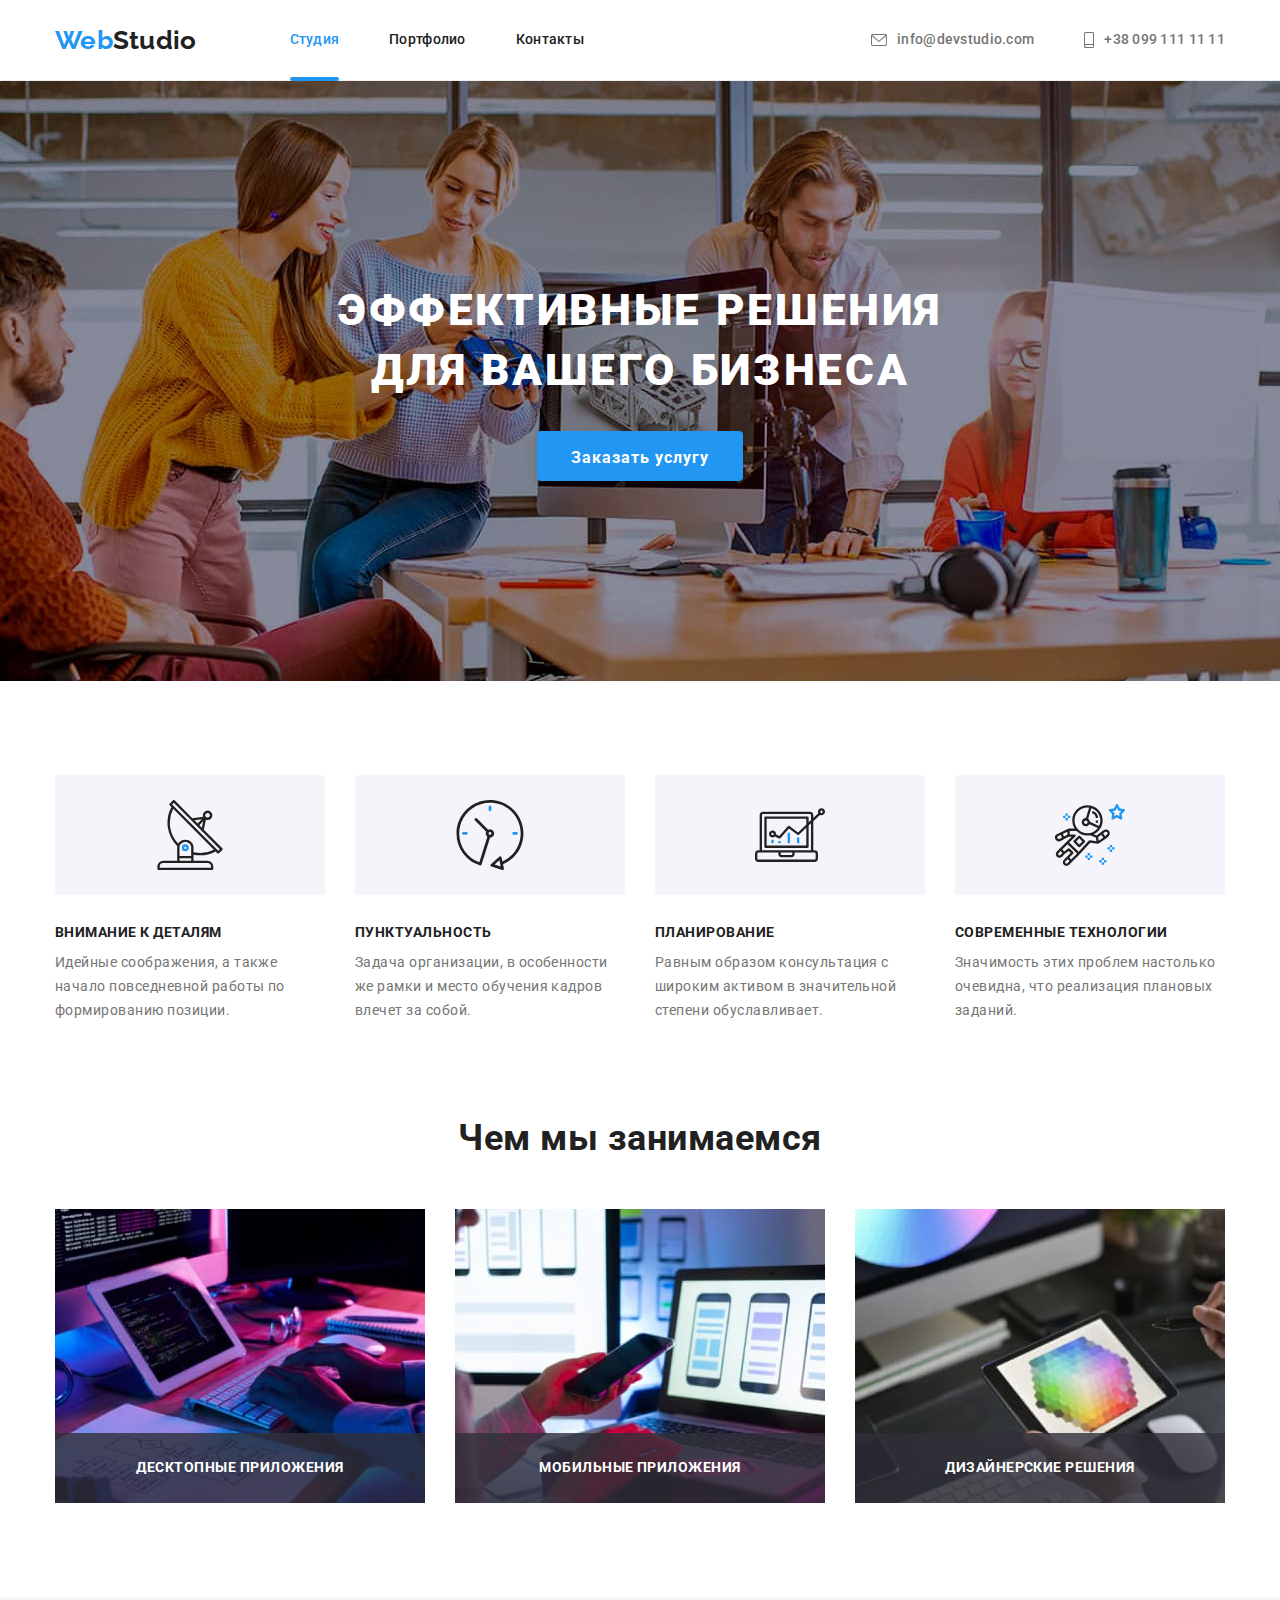
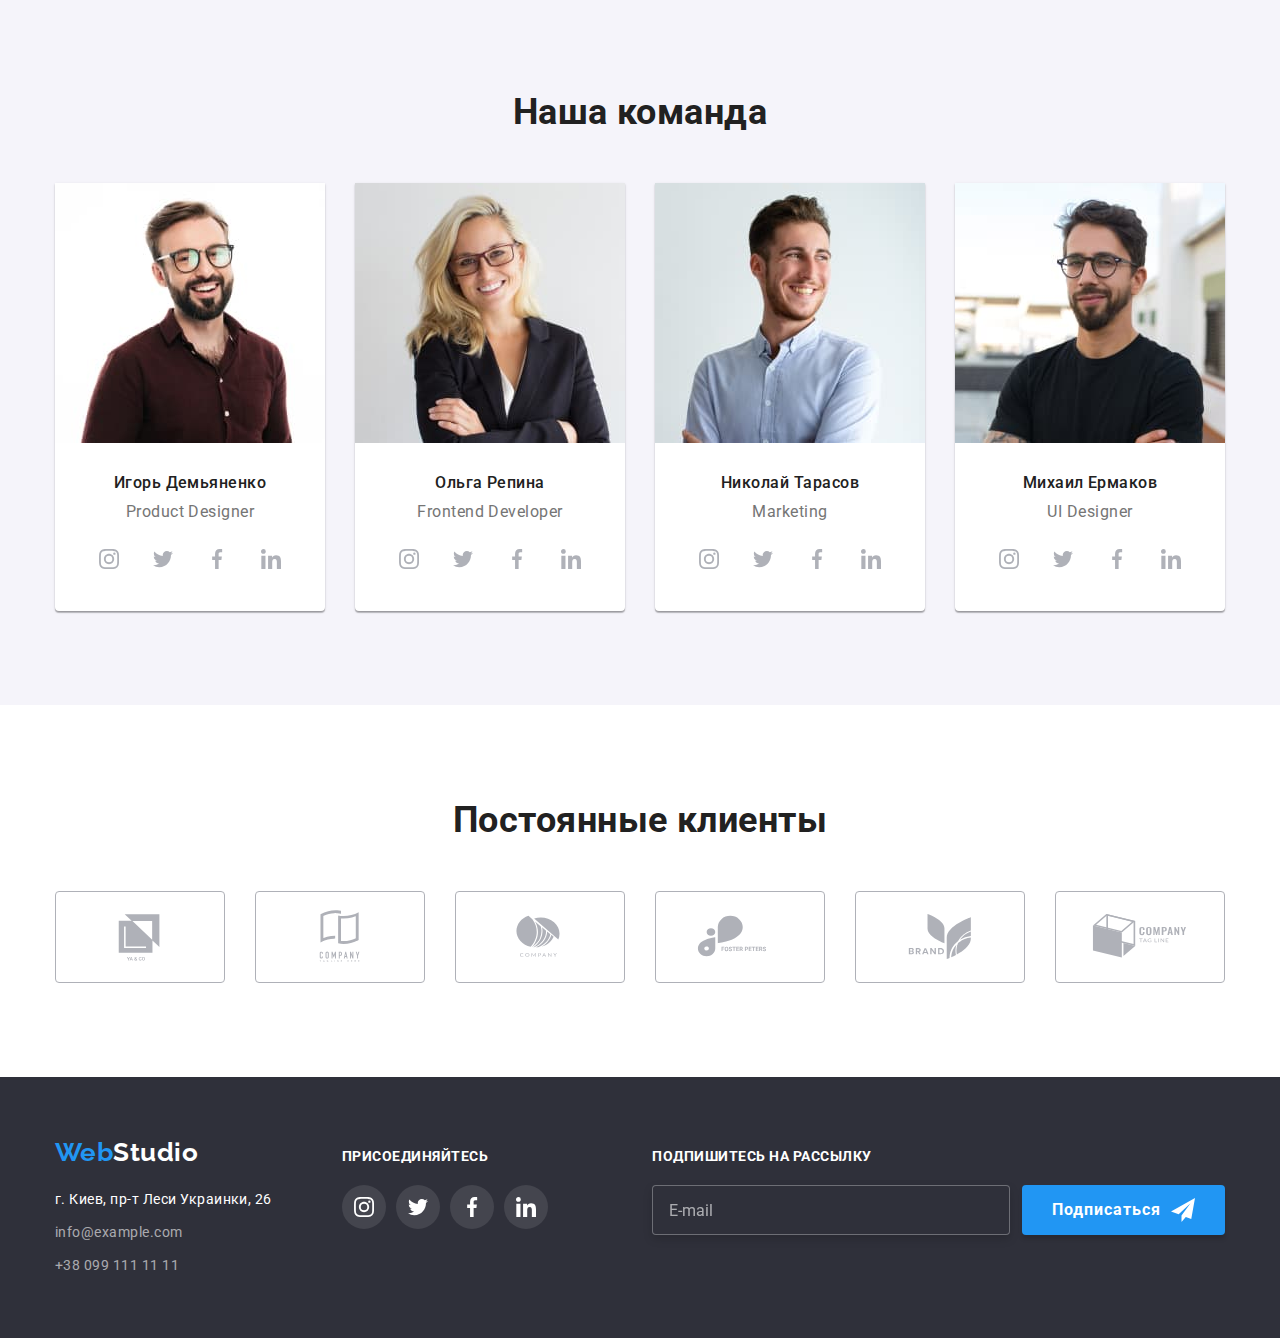
==== commit 34777b57: "додає адаптивну графіку в секцію work" ====
--- a/index.html
+++ b/index.html
@@ -164,30 +164,36 @@
           <h2 class="section-work__title">Чем мы занимаемся</h2>
           <ul class="section-work__list">
             <li class="section-work__item">
-              <img
-                class="section-work__img"
-                src="./images/img1.jpg"
-                alt="Изучаем алгоритмы"
-                width="370"
-              />
+              <picture class="section-work__img">
+                <source
+                  srcset="./images/img1.jpg 1x, ./images/img1@2x.jpg 2x"
+                  media="(min-width: 1200px)"
+                />
+                <img src="./images/img1.jpg" alt="Изучаем алгоритмы" />
+              </picture>
+
               <h3 class="section-work__subtitle">Десктопные приложения</h3>
             </li>
             <li class="section-work__item">
-              <img
-                class="section-work__img"
-                src="./images/img2.jpg"
-                alt="Разрабатываем мобильные приложения"
-                width="370"
-              />
+              <picture class="section-work__img">
+                <source
+                  srcset="./images/img2.jpg 1x, ./images/img2@2x.jpg 2x"
+                  media="(min-width: 1200px)"
+                />
+                <img src="./images/img2.jpg" alt="Разрабатываем мобильные приложения" />
+              </picture>
+
               <h3 class="section-work__subtitle">Мобильные приложения</h3>
             </li>
             <li class="section-work__item">
-              <img
-                class="section-work__img"
-                src="./images/img3.jpg"
-                alt="Делаем дизайн"
-                width="370"
-              />
+              <picture class="section-work__img">
+                <source
+                  srcset="./images/img3.jpg 1x, ./images/img3@2x.jpg 2x"
+                  media="(min-width: 1200px)"
+                />
+                <img src="./images/img3.jpg" alt="Делаем дизайн" />
+              </picture>
+
               <h3 class="section-work__subtitle">Дизайнерские решения</h3>
             </li>
           </ul>
@@ -217,12 +223,7 @@
                   />
                   <img src="./images/photo1_mobile.jpg" alt="Игорь Демьяненко" />
                 </picture>
-                <!-- <img
-                  class="section-team__img"
-                  src="./images/photo1.jpg"
-                  alt="Игорь Демьяненко"
-                  width="270"
-                /> -->
+
                 <h3 class="section-team__name">Игорь Демьяненко</h3>
                 <p class="section-team__speciality" lang="en">Product Designer</p>
                 <ul class="social-group__list">
@@ -274,12 +275,7 @@
                   />
                   <img src="./images/photo2_mobile.jpg" alt="Ольга Репина" />
                 </picture>
-                <!-- <img
-                  class="section-team__img"
-                  src="./images/photo2.jpg"
-                  alt="Ольга Репина"
-                  width="270"
-                /> -->
+
                 <h3 class="section-team__name">Ольга Репина</h3>
                 <p class="section-team__speciality" lang="en">Frontend Developer</p>
 
@@ -332,12 +328,7 @@
                   />
                   <img src="./images/photo3_mobile.jpg" alt="Николай Тарасов" />
                 </picture>
-                <!-- <img
-                  class="section-team__img"
-                  src="./images/photo3.jpg"
-                  alt="Николай Тарасов"
-                  width="270"
-                /> -->
+
                 <h3 class="section-team__name">Николай Тарасов</h3>
                 <p class="section-team__speciality" lang="en">Marketing</p>
 
@@ -391,12 +382,6 @@
                   <img src="./images/photo4_mobile.jpg" alt="Михаил Ермаков" />
                 </picture>
 
-                <!-- <img
-                  class="section-team__img"
-                  src="./images/photo4.jpg"
-                  alt="Михаил Ермаков"
-                  width="270"
-                /> -->
                 <h3 class="section-team__name">Михаил Ермаков</h3>
                 <p class="section-team__speciality" lang="en">UI Designer</p>
                 <ul class="social-group__list">
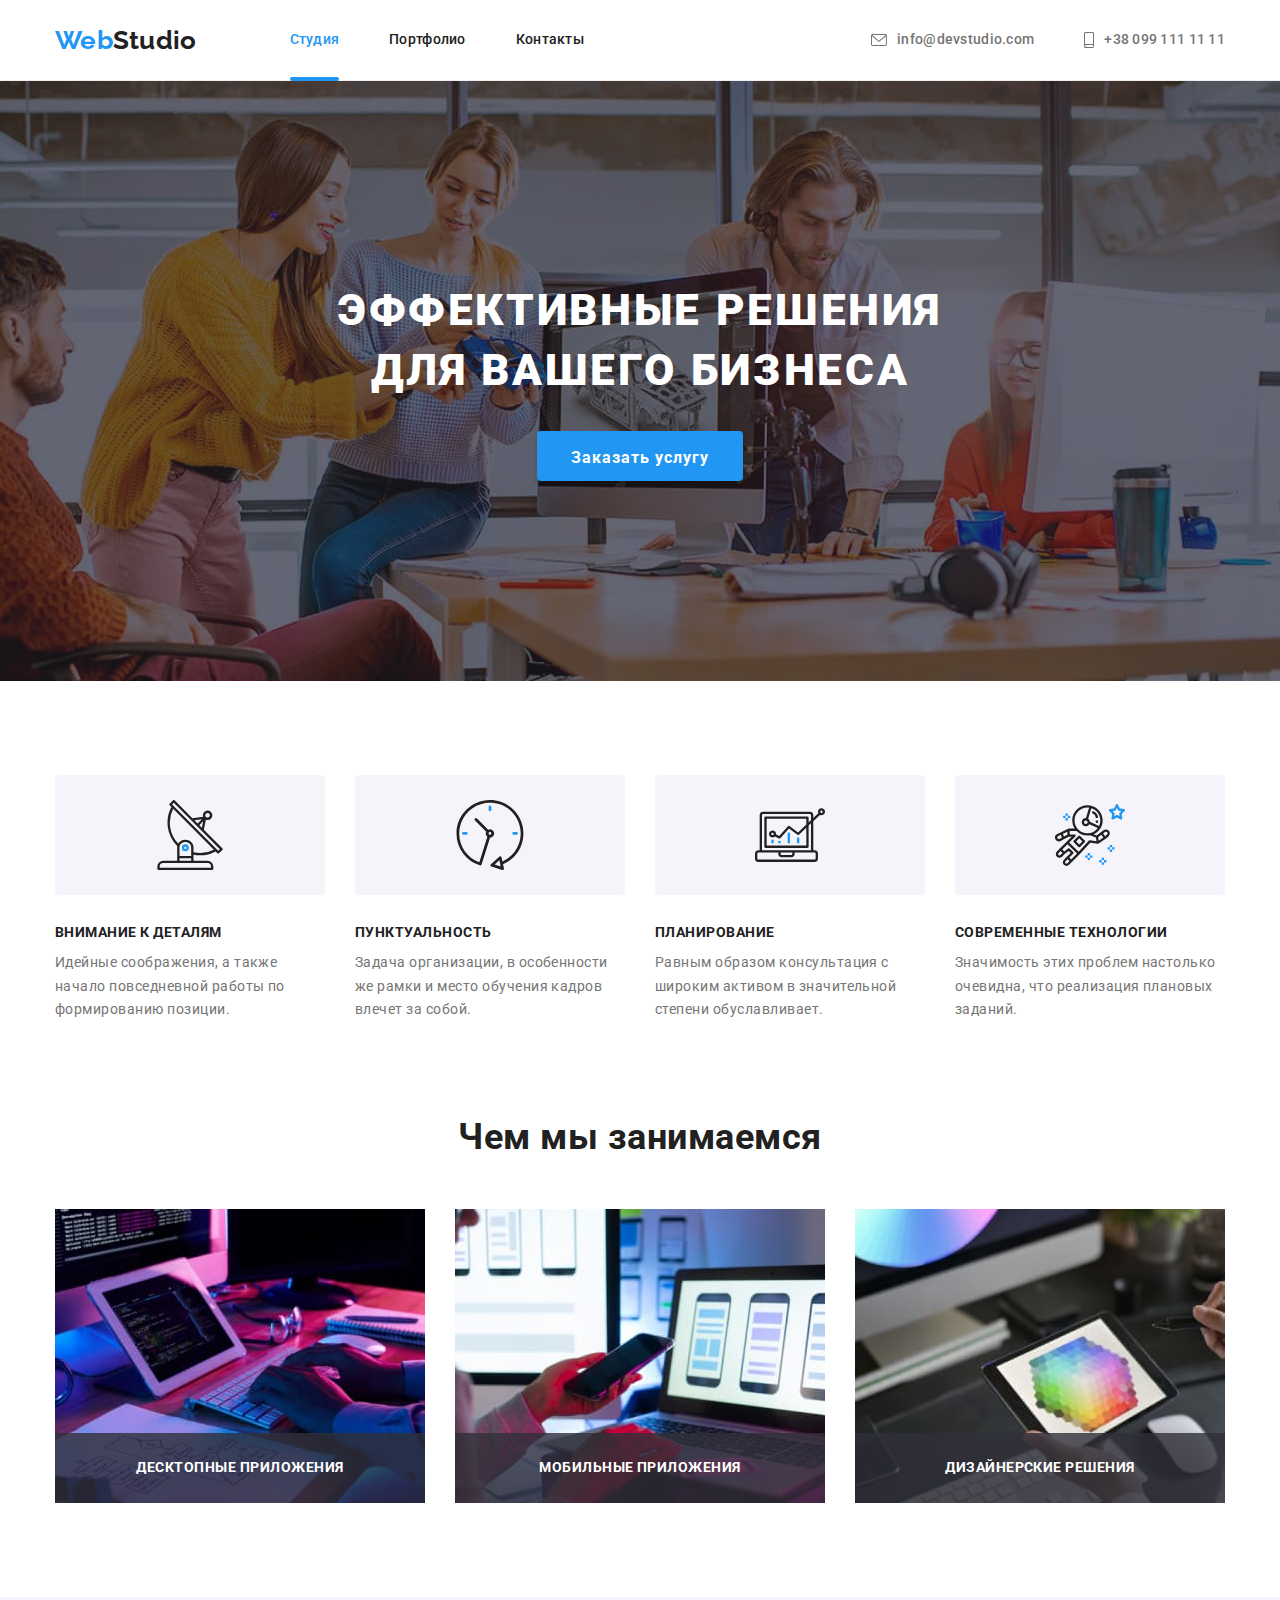
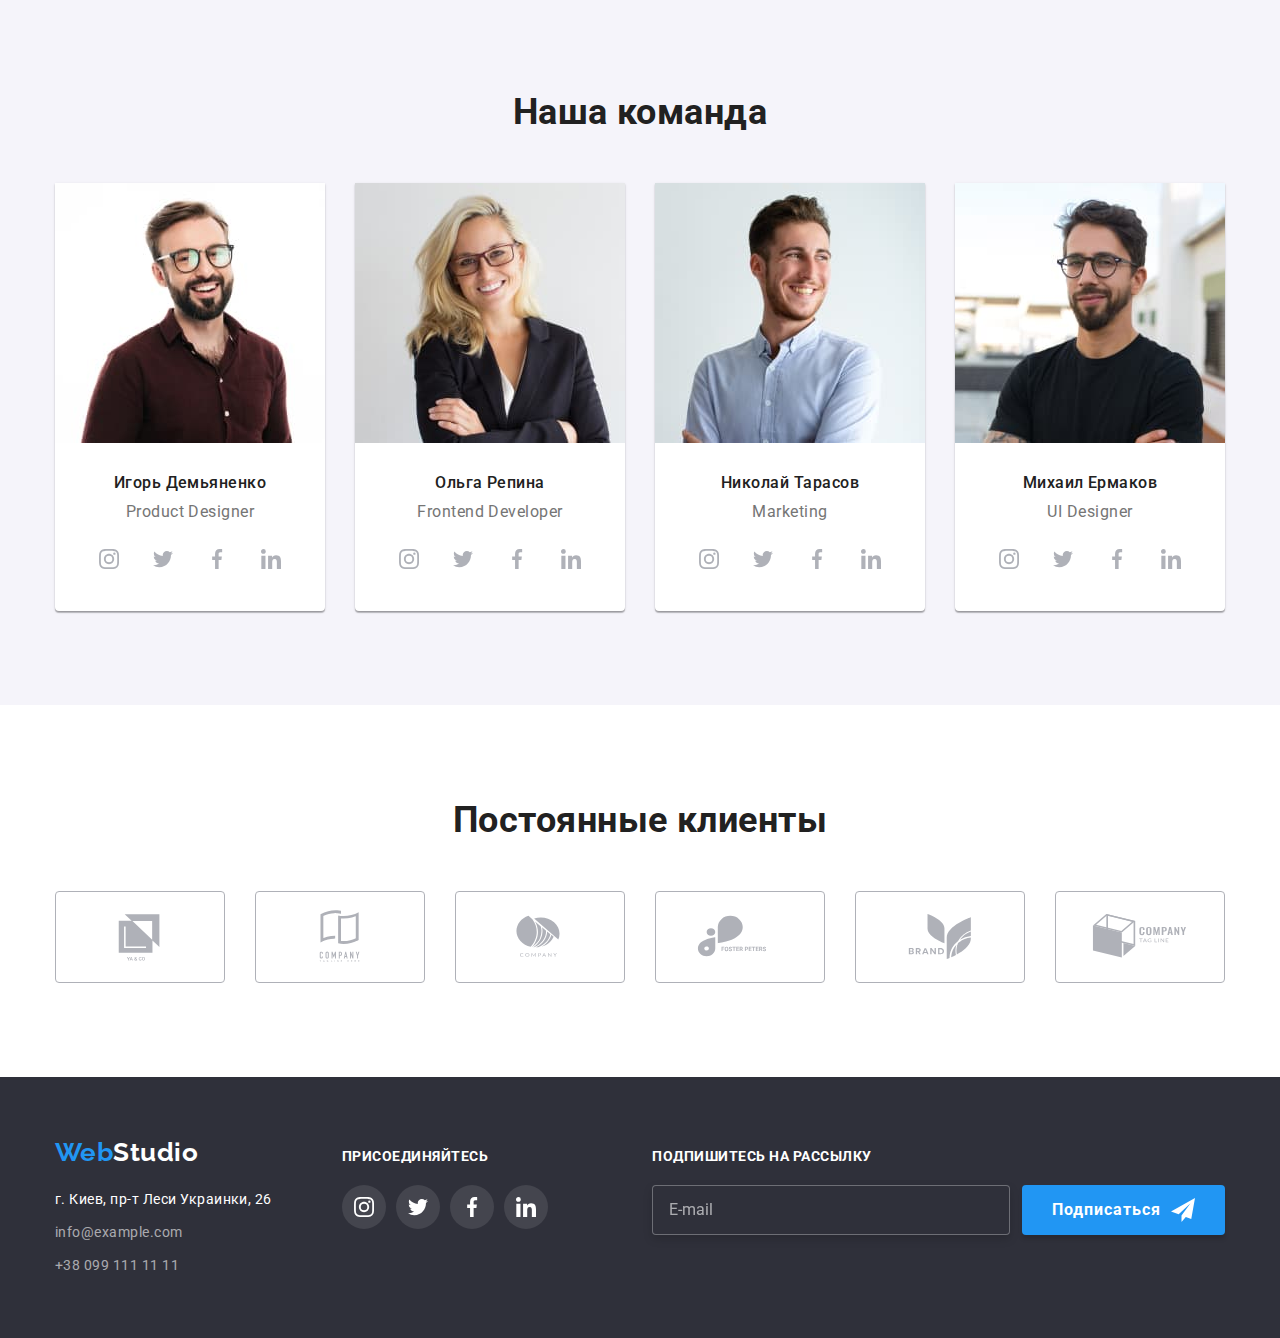
==== commit 0288df46: "Правки після перевірки ментором" ====
--- a/index.html
+++ b/index.html
@@ -4,6 +4,7 @@
     <meta charset="UTF-8" />
     <meta http-equiv="X-UA-Compatible" content="IE=edge" />
     <meta name="viewport" content="width=device-width, initial-scale=1.0" />
+    <meta name="description" content="Main page of the WebStudio" />
     <title>Главная</title>
     <link
       href="https://fonts.googleapis.com/css2?family=Raleway:wght@700&family=Roboto:wght@400;500;700;900&display=swap"
@@ -44,7 +45,7 @@
               <li class="main-nav__item">
                 <a class="main-nav__link" href="./portfolio.html">Портфолио</a>
               </li>
-              <li class="main-nav__item"><a class="main-nav__link" href="">Контакты</a></li>
+              <li class="main-nav__item"><a class="main-nav__link" href="#">Контакты</a></li>
             </ul>
           </nav>
 
@@ -72,16 +73,16 @@
 
           <ul class="social-mobile">
             <li class="social-mobile__item">
-              <a class="social-mobile__link" href="">Instagram</a>
+              <a class="social-mobile__link" href="https://www.instagram.com">Instagram</a>
             </li>
             <li class="social-mobile__item">
-              <a class="social-mobile__link" href="">Twitter</a>
+              <a class="social-mobile__link" href="https://twitter.com">Twitter</a>
             </li>
             <li class="social-mobile__item">
-              <a class="social-mobile__link" href="">Facebook</a>
+              <a class="social-mobile__link" href="https://facebook.com">Facebook</a>
             </li>
             <li class="social-mobile__item">
-              <a class="social-mobile__link" href="">LinkedIn</a>
+              <a class="social-mobile__link" href="https://www.linkedin.com">LinkedIn</a>
             </li>
           </ul>
         </div>
@@ -210,16 +211,16 @@
               <div class="section-team__wrap">
                 <picture class="section-team__img">
                   <source
+                    srcset="./images/photo1_desktop.jpg 1x, ./images/photo1_desktop@2x.jpg 2x"
+                    media="(min-width: 1200px)"
+                  />
+                  <source
+                    srcset="./images/photo1_tablet.jpg 1x, ./images/photo1_tablet@2x.jpg 2x"
+                    media="(min-width: 768px)"
+                  />
+                  <source
                     srcset="./images/photo1_mobile.jpg 1x, ./images/photo1_mobile@2x.jpg 2x"
                     media="(max-width: 767px)"
-                  />
-                  <source
-                    srcset="./images/photo1_tablet.jpg 1x, ./images/photo1_tablet@2x.jpg 2x"
-                    media="(min-width: 768px) and (max-width: 1199px)"
-                  />
-                  <source
-                    srcset="./images/photo1_desktop.jpg 1x, ./images/photo1_desktop@2x.jpg 2x"
-                    media="(min-width: 1200px)"
                   />
                   <img src="./images/photo1_mobile.jpg" alt="Игорь Демьяненко" />
                 </picture>
@@ -228,28 +229,28 @@
                 <p class="section-team__speciality" lang="en">Product Designer</p>
                 <ul class="social-group__list">
                   <li class="social-group__item">
-                    <a class="social-group__link" href="">
+                    <a class="social-group__link" href="https://www.instagram.com">
                       <svg class="social-group__icon social-group__icon--team">
                         <use href="./images/sprite.svg#icon-instagram"></use>
                       </svg>
                     </a>
                   </li>
                   <li class="social-group__item">
-                    <a class="social-group__link" href="">
+                    <a class="social-group__link" href="https://twitter.com/">
                       <svg class="social-group__icon social-group__icon--team">
                         <use href="./images/sprite.svg#icon-twitter"></use>
                       </svg>
                     </a>
                   </li>
                   <li class="social-group__item">
-                    <a class="social-group__link" href="">
+                    <a class="social-group__link" href="https://facebook.com/">
                       <svg class="social-group__icon social-group__icon--team">
                         <use href="./images/sprite.svg#icon-facebook"></use>
                       </svg>
                     </a>
                   </li>
                   <li class="social-group__item">
-                    <a class="social-group__link" href="">
+                    <a class="social-group__link" href="https://www.linkedin.com/">
                       <svg class="social-group__icon social-group__icon--team">
                         <use href="./images/sprite.svg#icon-linkedin"></use>
                       </svg>
@@ -262,17 +263,17 @@
               <div class="section-team__wrap">
                 <picture class="section-team__img">
                   <source
+                    srcset="./images/photo2_desktop.jpg 1x, ./images/photo2_desktop@2x.jpg 2x"
+                    media="(min-width: 1200px)"
+                  />
+                  <source
+                    srcset="./images/photo2_tablet.jpg 1x, ./images/photo2_tablet@2x.jpg 2x"
+                    media="(min-width: 768px)"
+                  />
+                  <source
                     srcset="./images/photo2_mobile.jpg 1x, ./images/photo2_mobile@2x.jpg 2x"
                     media="(max-width: 767px)"
                   />
-                  <source
-                    srcset="./images/photo2_tablet.jpg 1x, ./images/photo2_tablet@2x.jpg 2x"
-                    media="(min-width: 768px) and (max-width: 1199px)"
-                  />
-                  <source
-                    srcset="./images/photo2_desktop.jpg 1x, ./images/photo2_desktop@2x.jpg 2x"
-                    media="(min-width: 1200px)"
-                  />
                   <img src="./images/photo2_mobile.jpg" alt="Ольга Репина" />
                 </picture>
 
@@ -281,28 +282,31 @@
 
                 <ul class="social-group__list">
                   <li class="social-group__item">
-                    <a class="social-group__link social-group__icon--team" href="">
+                    <a
+                      class="social-group__link social-group__icon--team"
+                      href="https://www.instagram.com"
+                    >
                       <svg class="social-group__icon social-group__icon--team">
                         <use href="./images/sprite.svg#icon-instagram"></use>
                       </svg>
                     </a>
                   </li>
                   <li class="social-group__item">
-                    <a class="social-group__link" href="">
+                    <a class="social-group__link" href="https://twitter.com/">
                       <svg class="social-group__icon social-group__icon--team">
                         <use href="./images/sprite.svg#icon-twitter"></use>
                       </svg>
                     </a>
                   </li>
                   <li class="social-group__item">
-                    <a class="social-group__link" href="">
+                    <a class="social-group__link" href="https://facebook.com/">
                       <svg class="social-group__icon social-group__icon--team">
                         <use href="./images/sprite.svg#icon-facebook"></use>
                       </svg>
                     </a>
                   </li>
                   <li class="social-group__item">
-                    <a class="social-group__link" href="">
+                    <a class="social-group__link" href="https://www.linkedin.com/">
                       <svg class="social-group__icon social-group__icon--team">
                         <use href="./images/sprite.svg#icon-linkedin"></use>
                       </svg>
@@ -315,17 +319,17 @@
               <div class="section-team__wrap">
                 <picture class="section-team__img">
                   <source
+                    srcset="./images/photo3_desktop.jpg 1x, ./images/photo3_desktop@2x.jpg 2x"
+                    media="(min-width: 1200px)"
+                  />
+                  <source
+                    srcset="./images/photo3_tablet.jpg 1x, ./images/photo3_tablet@2x.jpg 2x"
+                    media="(min-width: 768px)"
+                  />
+                  <source
                     srcset="./images/photo3_mobile.jpg 1x, ./images/photo3_mobile@2x.jpg 2x"
                     media="(max-width: 767px)"
                   />
-                  <source
-                    srcset="./images/photo3_tablet.jpg 1x, ./images/photo3_tablet@2x.jpg 2x"
-                    media="(min-width: 768px) and (max-width: 1199px)"
-                  />
-                  <source
-                    srcset="./images/photo3_desktop.jpg 1x, ./images/photo3_desktop@2x.jpg 2x"
-                    media="(min-width: 1200px)"
-                  />
                   <img src="./images/photo3_mobile.jpg" alt="Николай Тарасов" />
                 </picture>
 
@@ -334,28 +338,28 @@
 
                 <ul class="social-group__list">
                   <li class="social-group__item">
-                    <a class="social-group__link" href="">
+                    <a class="social-group__link" href="https://www.instagram.com">
                       <svg class="social-group__icon social-group__icon--team">
                         <use href="./images/sprite.svg#icon-instagram"></use>
                       </svg>
                     </a>
                   </li>
                   <li class="social-group__item">
-                    <a class="social-group__link" href="">
+                    <a class="social-group__link" href="https://twitter.com/">
                       <svg class="social-group__icon social-group__icon--team">
                         <use href="./images/sprite.svg#icon-twitter"></use>
                       </svg>
                     </a>
                   </li>
                   <li class="social-group__item">
-                    <a class="social-group__link" href="">
+                    <a class="social-group__link" href="https://facebook.com/">
                       <svg class="social-group__icon social-group__icon--team">
                         <use href="./images/sprite.svg#icon-facebook"></use>
                       </svg>
                     </a>
                   </li>
                   <li class="social-group__item">
-                    <a class="social-group__link" href="">
+                    <a class="social-group__link" href="https://www.linkedin.com/">
                       <svg class="social-group__icon social-group__icon--team">
                         <use href="./images/sprite.svg#icon-linkedin"></use>
                       </svg>
@@ -368,16 +372,16 @@
               <div class="section-team__wrap">
                 <picture class="section-team__img">
                   <source
+                    srcset="./images/photo4_desktop.jpg 1x, ./images/photo4_desktop@2x.jpg 2x"
+                    media="(min-width: 1200px)"
+                  />
+                  <source
+                    srcset="./images/photo4_tablet.jpg 1x, ./images/photo4_tablet@2x.jpg 2x"
+                    media="(min-width: 768px)"
+                  />
+                  <source
                     srcset="./images/photo4_mobile.jpg 1x, ./images/photo4_mobile@2x.jpg 2x"
                     media="(max-width: 767px)"
-                  />
-                  <source
-                    srcset="./images/photo4_tablet.jpg 1x, ./images/photo4_tablet@2x.jpg 2x"
-                    media="(min-width: 768px) and (max-width: 1199px)"
-                  />
-                  <source
-                    srcset="./images/photo4_desktop.jpg 1x, ./images/photo4_desktop@2x.jpg 2x"
-                    media="(min-width: 1200px)"
                   />
                   <img src="./images/photo4_mobile.jpg" alt="Михаил Ермаков" />
                 </picture>
@@ -386,28 +390,28 @@
                 <p class="section-team__speciality" lang="en">UI Designer</p>
                 <ul class="social-group__list">
                   <li class="social-group__item">
-                    <a class="social-group__link" href="">
+                    <a class="social-group__link" href="https://www.instagram.com">
                       <svg class="social-group__icon social-group__icon--team">
                         <use href="./images/sprite.svg#icon-instagram"></use>
                       </svg>
                     </a>
                   </li>
                   <li class="social-group__item">
-                    <a class="social-group__link" href="">
+                    <a class="social-group__link" href="https://twitter.com/">
                       <svg class="social-group__icon social-group__icon--team">
                         <use href="./images/sprite.svg#icon-twitter"></use>
                       </svg>
                     </a>
                   </li>
                   <li class="social-group__item">
-                    <a class="social-group__link" href="">
+                    <a class="social-group__link" href="https://facebook.com/">
                       <svg class="social-group__icon social-group__icon--team">
                         <use href="./images/sprite.svg#icon-facebook"></use>
                       </svg>
                     </a>
                   </li>
                   <li class="social-group__item">
-                    <a class="social-group__link" href="">
+                    <a class="social-group__link" href="https://www.linkedin.com/">
                       <svg class="social-group__icon social-group__icon--team">
                         <use href="./images/sprite.svg#icon-linkedin"></use>
                       </svg>
@@ -427,42 +431,42 @@
           <h2 class="section-clients__title">Постоянные клиенты</h2>
           <ul class="section-clients__list">
             <li class="section-clients__item">
-              <a class="section-clients__logo" href="">
+              <a class="section-clients__logo" href="#">
                 <svg class="section-clients__logo-inside">
                   <use href="./images/sprite.svg#icon-logo1"></use>
                 </svg>
               </a>
             </li>
             <li class="section-clients__item">
-              <a class="section-clients__logo" href="">
+              <a class="section-clients__logo" href="#">
                 <svg class="section-clients__logo-inside">
                   <use href="./images/sprite.svg#icon-logo2"></use>
                 </svg>
               </a>
             </li>
             <li class="section-clients__item">
-              <a class="section-clients__logo" href="">
+              <a class="section-clients__logo" href="#">
                 <svg class="section-clients__logo-inside">
                   <use href="./images/sprite.svg#icon-logo3"></use>
                 </svg>
               </a>
             </li>
             <li class="section-clients__item">
-              <a class="section-clients__logo" href="">
+              <a class="section-clients__logo" href="#">
                 <svg class="section-clients__logo-inside">
                   <use href="./images/sprite.svg#icon-logo4"></use>
                 </svg>
               </a>
             </li>
             <li class="section-clients__item">
-              <a class="section-clients__logo" href="">
+              <a class="section-clients__logo" href="#">
                 <svg class="section-clients__logo-inside">
                   <use href="./images/sprite.svg#icon-logo5"></use>
                 </svg>
               </a>
             </li>
             <li class="section-clients__item">
-              <a class="section-clients__logo" href="">
+              <a class="section-clients__logo" href="#">
                 <svg class="section-clients__logo-inside">
                   <use href="./images/sprite.svg#icon-logo6"></use>
                 </svg>
@@ -507,28 +511,28 @@
             <h3 class="social-group__title">присоединяйтесь</h3>
             <ul class="social-group__list">
               <li class="social-group__item">
-                <a class="social-group__link" href="">
+                <a class="social-group__link" href="https://www.instagram.com">
                   <svg class="social-group__icon">
                     <use href="./images/sprite.svg#icon-instagram"></use>
                   </svg>
                 </a>
               </li>
               <li class="social-group__item">
-                <a class="social-group__link" href="">
+                <a class="social-group__link" href="https://twitter.com/">
                   <svg class="social-group__icon">
                     <use href="./images/sprite.svg#icon-twitter"></use>
                   </svg>
                 </a>
               </li>
               <li class="social-group__item">
-                <a class="social-group__link" href="">
+                <a class="social-group__link" href="https://facebook.com/">
                   <svg class="social-group__icon">
                     <use href="./images/sprite.svg#icon-facebook"></use>
                   </svg>
                 </a>
               </li>
               <li class="social-group__item">
-                <a class="social-group__link" href="">
+                <a class="social-group__link" href="https://www.linkedin.com/">
                   <svg class="social-group__icon">
                     <use href="./images/sprite.svg#icon-linkedin"></use>
                   </svg>
--- a/css/main.min.css
+++ b/css/main.min.css
@@ -1 +1 @@
-:root{--primary-text-color: #757575;--title-text-color: #212121;--accent-color: #2196f3;--primary-white-color: #ffffff;--secondary-bg: #f5f4fa;--footer-bg: #2f303a;--icons-color: #afb1b8;--indent: 30px;--items: 3}.visually-hidden{position:absolute;width:1px;height:1px;margin:-1px;border:0;padding:0;white-space:nowrap;-webkit-clip-path:inset(100%);clip-path:inset(100%);clip:rect(0 0 0 0);overflow:hidden}html{-webkit-box-sizing:border-box;box-sizing:border-box}*,*::before,*::after{-webkit-box-sizing:inherit;box-sizing:inherit}body{margin:0;font-family:Roboto,sans-serif;color:var(--primary-text-color);background-color:var(--primary-white-color);letter-spacing:.03em}body.modal-open{overflow:hidden}.main-logo{text-decoration:none;font-family:Raleway,sans-serif;font-weight:700;font-size:24px;line-height:1.17;color:var(--title-text-color)}@media screen and (min-width: 1200px){.main-logo{font-size:26px;line-height:1.19}}.button{border-radius:4px;border-color:rgba(0,0,0,0);padding:10px 32px;min-width:200px;height:50px;-webkit-box-shadow:0px 4px 4px rgba(0,0,0,.15);box-shadow:0px 4px 4px rgba(0,0,0,.15);color:var(--primary-white-color);background-color:var(--accent-color);font-family:inherit;font-weight:700;font-size:16px;line-height:1.88;-webkit-box-align:center;-ms-flex-align:center;align-items:center;text-align:center;letter-spacing:.06em;cursor:pointer;-webkit-transition-property:background-color;transition-property:background-color;-webkit-transition-duration:250ms;transition-duration:250ms;-webkit-transition-timing-function:cubic-bezier(0.4, 0, 0.2, 1);transition-timing-function:cubic-bezier(0.4, 0, 0.2, 1)}.button:hover,.button:focus{background-color:#188ce8}.social-group{margin-left:70px;margin-right:auto}@media screen and (max-width: 1199px){.social-group{text-align:center;margin:0 0 60px}}.social-group__title{margin-top:0;margin-bottom:20px;font-weight:700;font-size:14px;line-height:1.14;text-transform:uppercase;color:var(--primary-white-color)}.social-group__list{display:-webkit-box;display:-ms-flexbox;display:flex;-webkit-box-pack:center;-ms-flex-pack:center;justify-content:center}.social-group__item:not(:last-child){margin-right:10px}.social-group__link{display:-webkit-box;display:-ms-flexbox;display:flex;-webkit-box-align:center;-ms-flex-align:center;align-items:center;-webkit-box-pack:center;-ms-flex-pack:center;justify-content:center;width:44px;height:44px;border-radius:50%;background:rgba(255,255,255,.1);-webkit-transition-property:background-color;transition-property:background-color;-webkit-transition-duration:250ms;transition-duration:250ms;-webkit-transition-timing-function:cubic-bezier(0.4, 0, 0.2, 1);transition-timing-function:cubic-bezier(0.4, 0, 0.2, 1)}.social-group__link:hover,.social-group__link:focus{background-color:var(--accent-color)}.social-group__icon{fill:var(--primary-white-color);width:20px;height:20px;-webkit-transition-property:fill;transition-property:fill;-webkit-transition-duration:250ms;transition-duration:250ms;-webkit-transition-timing-function:cubic-bezier(0.4, 0, 0.2, 1);transition-timing-function:cubic-bezier(0.4, 0, 0.2, 1)}.social-group__link:hover .social-group__icon,.social-group__link:focus .social-group__icon{fill:var(--primary-white-color)}h1,h2,h3,p{margin-bottom:0;margin-top:0}ul,li{padding:0;margin:0;list-style:none}a{text-decoration:none;color:inherit}img{display:block;max-width:100%;height:auto}.container{padding-left:15px;padding-right:15px;margin-left:auto;margin-right:auto}@media screen and (min-width: 480px){.container{width:480px}}@media screen and (min-width: 768px){.container{width:768px}}@media screen and (min-width: 1200px){.container{width:1200px}}.page-header{font-weight:500;font-size:14px;line-height:1.14;letter-spacing:.02em;border-bottom:1px solid #eee}.page-header__container{position:relative;display:-webkit-box;display:-ms-flexbox;display:flex;-webkit-box-align:center;-ms-flex-align:center;align-items:center;-webkit-box-pack:justify;-ms-flex-pack:justify;justify-content:space-between}@media screen and (max-width: 767px){.page-header__container{padding-top:10px;padding-bottom:10px}}.menu-button{z-index:2;display:-webkit-inline-box;display:-ms-inline-flexbox;display:inline-flex;margin:0;padding:0;border:none;background-color:rgba(0,0,0,0)}@media screen and (min-width: 768px){.menu-button{display:none}}.menu-button__icon-cross{display:none}.menu-button.is-open .menu-button__icon-cross{display:block}.menu-button:hover .menu-button__icon-menu,.menu-button:hover .menu-button__icon-cross{fill:var(--accent-color)}.menu-button.is-open .menu-button__icon-menu{display:none}.menu-container{z-index:1;background-color:var(--primary-white-color);text-align:center}@media screen and (max-width: 767px){.menu-container{display:none;position:absolute;text-align:left;top:0;left:0;width:100%;padding:48px 40px}.menu-container.is-open{display:block}}@media screen and (min-width: 768px){.menu-container{display:-webkit-box;display:-ms-flexbox;display:flex;-webkit-box-flex:1;-ms-flex-positive:1;flex-grow:1;-webkit-box-align:center;-ms-flex-align:center;align-items:center;-webkit-box-pack:justify;-ms-flex-pack:justify;justify-content:space-between}}.main-nav{display:-webkit-box;display:-ms-flexbox;display:flex;-webkit-box-align:center;-ms-flex-align:center;align-items:center}@media screen and (max-width: 767px){.main-nav{font-size:40px;line-height:1.18;margin-bottom:302px}}@media screen and (min-width: 768px){.main-nav__list{display:-webkit-box;display:-ms-flexbox;display:flex;margin-left:93px;gap:50px}}.main-nav__link{color:var(--title-text-color);display:block;-webkit-transition-property:color;transition-property:color;-webkit-transition-duration:250ms;transition-duration:250ms;-webkit-transition-timing-function:cubic-bezier(0.4, 0, 0.2, 1);transition-timing-function:cubic-bezier(0.4, 0, 0.2, 1)}@media screen and (max-width: 767px){.main-nav__item+.main-nav__item .main-nav__link{padding-top:16px}.main-nav__item:not(:last-child) .main-nav__link{padding-bottom:16px}}@media screen and (min-width: 768px){.main-nav__link{padding-top:32px;padding-bottom:32px}}.main-nav__link:hover,.main-nav__link:focus,.main-nav__link--current,.page-header__contact:hover,.page-header__contact:focus,.footer__contact:hover,.footer__contact:focus,.main-logo__web{color:var(--accent-color)}@media screen and (min-width: 768px){.main-nav__link--current{position:relative}.main-nav__link--current::after{content:"";position:absolute;bottom:-1px;left:0;width:100%;height:4px;background:var(--accent-color);border-radius:2px}}@media screen and (max-width: 767px){.page-header__contact-list{display:-webkit-box;display:-ms-flexbox;display:flex;-webkit-box-orient:vertical;-webkit-box-direction:reverse;-ms-flex-direction:column-reverse;flex-direction:column-reverse;gap:32px;margin-bottom:64px}}@media screen and (min-width: 1200px){.page-header__contact-list{display:-webkit-box;display:-ms-flexbox;display:flex;margin-left:auto;gap:50px}}.page-header__contact{-webkit-transition-property:color;transition-property:color;-webkit-transition-duration:250ms;transition-duration:250ms;-webkit-transition-timing-function:cubic-bezier(0.4, 0, 0.2, 1);transition-timing-function:cubic-bezier(0.4, 0, 0.2, 1)}@media screen and (max-width: 767px){.page-header__contact--blue{font-size:34px;line-height:1.18;color:var(--accent-color)}.page-header__contact--large{font-size:24px;line-height:1.17}}@media screen and (min-width: 768px){.page-header__contact{display:-webkit-box;display:-ms-flexbox;display:flex;-webkit-box-align:center;-ms-flex-align:center;align-items:center;padding:5px 0;font-size:12px;line-height:1.17}}@media screen and (min-width: 1200px){.page-header__contact{font-size:14px;line-height:1.14;padding-top:32px;padding-bottom:32px}}.page-header__contact-icon{fill:#757575;margin-right:10px;-webkit-transition-property:fill;transition-property:fill;-webkit-transition-duration:250ms;transition-duration:250ms;-webkit-transition-timing-function:cubic-bezier(0.4, 0, 0.2, 1);transition-timing-function:cubic-bezier(0.4, 0, 0.2, 1)}@media screen and (max-width: 767px){.page-header__contact-icon{display:none}}.page-header__contact:hover .page-header__contact-icon,.page-header__contact:focus .page-header__contact-icon{fill:var(--accent-color)}.social-mobile{display:-webkit-box;display:-ms-flexbox;display:flex}@media screen and (min-width: 768px){.social-mobile{display:none}}.social-mobile__item{font-size:18px;line-height:1.22;color:var(--accent-color)}.social-mobile__item+.social-mobile__item .social-mobile__link{padding-left:10px;border-left:1px solid rgba(33,33,33,.2)}.social-mobile__item:not(:last-child) .social-mobile__link{padding-right:10px}.section-hero{background-image:-webkit-gradient(linear, left top, right top, from(rgba(47, 48, 58, 0.4)), to(rgba(47, 48, 58, 0.4))),url(../images/hero_mobile.jpg);background-image:linear-gradient(to right, rgba(47, 48, 58, 0.4), rgba(47, 48, 58, 0.4)),url(../images/hero_mobile.jpg);background-repeat:no-repeat;background-position:center;margin-left:auto;margin-right:auto;max-width:1600px;height:600px;background-size:cover;background-color:var(--footer-bg);text-align:center;padding:200px 0}@media(min-device-pixel-ratio: 2),(-webkit-min-device-pixel-ratio: 2),(min-resolution: 192dpi),(min-resolution: 2dppx){.section-hero{background-image:url(../images/hero_mobile@2x.jpg)}}@media screen and (min-width: 768px){.section-hero{background-image:url(../images/hero_tablet.jpg)}}@media screen and (min-width: 768px)and (min-device-pixel-ratio: 2),screen and (min-width: 768px)and (-webkit-min-device-pixel-ratio: 2),screen and (min-width: 768px)and (min-resolution: 192dpi),screen and (min-width: 768px)and (min-resolution: 2dppx){.section-hero{background-image:url(../images/hero_tablet@2x.jpg)}}@media screen and (min-width: 1200px){.section-hero{background-image:url(../images/hero_desktop.jpg)}}@media screen and (min-width: 1200px)and (min-device-pixel-ratio: 2),screen and (min-width: 1200px)and (-webkit-min-device-pixel-ratio: 2),screen and (min-width: 1200px)and (min-resolution: 192dpi),screen and (min-width: 1200px)and (min-resolution: 2dppx){.section-hero{background-image:url(../images/hero_desktop@2x.jpg)}}.section-hero__title{font-weight:900;font-size:26px;line-height:1.62;margin-top:0;margin-bottom:30px;text-align:center;letter-spacing:.06em;text-transform:uppercase;color:#fff}@media screen and (min-width: 1200px){.section-hero__title{font-size:44px;line-height:1.36}}@media screen and (max-width: 1199px){.section-advantage{padding:60px 0}}@media screen and (min-width: 1200px){.section-advantage{padding-top:94px}}@media screen and (min-width: 768px){.section-advantage__list{display:-webkit-box;display:-ms-flexbox;display:flex;-ms-flex-wrap:wrap;flex-wrap:wrap;gap:var(--indent)}}.section-advantage__icon{width:70px;height:70px}.section-advantage__icon-box{display:-webkit-box;display:-ms-flexbox;display:flex;-webkit-box-align:center;-ms-flex-align:center;align-items:center;-webkit-box-pack:center;-ms-flex-pack:center;justify-content:center;height:120px;width:100%;margin-bottom:30px;background-color:var(--secondary-bg);border-radius:4px}@media screen and (max-width: 767px){.section-advantage__item:not(:last-child){margin-bottom:30px}}@media screen and (min-width: 768px){.section-advantage__item{--items: 2;-ms-flex-preferred-size:calc((100% - var(--indent)*(var(--items) - 1))/var(--items));flex-basis:calc((100% - var(--indent)*(var(--items) - 1))/var(--items))}}@media screen and (min-width: 1200px){.section-advantage__item{--items: 4}}.section-advantage__title,.section-work__title,.section-team__title,.section-clients__title,.section-projects__title{font-weight:700;font-size:28px;line-height:1.18;text-align:center;color:var(--title-text-color);margin-bottom:30px}@media screen and (min-width: 1200px){.section-advantage__title,.section-work__title,.section-team__title,.section-clients__title,.section-projects__title{font-size:36px;line-height:1.17;margin-bottom:50px}}.section-advantage__subtitle{color:var(--title-text-color);font-weight:700;font-size:14px;line-height:1.14;text-transform:uppercase;margin-top:0;margin-bottom:10px}@media screen and (max-width: 767px){.section-advantage__subtitle{text-align:center}}.section-advantage__text{font-size:14px;line-height:1.71}.section-work{padding:94px 0}@media screen and (max-width: 1199px){.section-work{display:none}}.section-work__list{display:-webkit-box;display:-ms-flexbox;display:flex;-ms-flex-wrap:wrap;flex-wrap:wrap;gap:var(--indent)}.section-work__item{position:relative;-ms-flex-preferred-size:calc((100% - var(--indent)*(var(--items) - 1))/var(--items));flex-basis:calc((100% - var(--indent)*(var(--items) - 1))/var(--items))}.section-work__img{width:100%}.section-work__subtitle{position:absolute;bottom:0;display:-webkit-box;display:-ms-flexbox;display:flex;width:100%;-webkit-box-align:center;-ms-flex-align:center;align-items:center;-webkit-box-pack:center;-ms-flex-pack:center;justify-content:center;padding:27px 0;font-weight:700;font-size:14px;line-height:1.14;text-transform:uppercase;color:var(--primary-white-color);background:rgba(47,48,58,.8)}.section-team{background-color:var(--secondary-bg);padding:60px 0}@media screen and (min-width: 1200px){.section-team{padding:94px 0}}@media screen and (min-width: 768px){.section-team__list{display:-webkit-box;display:-ms-flexbox;display:flex;-ms-flex-wrap:wrap;flex-wrap:wrap;gap:var(--indent)}}.section-team__item{display:-webkit-box;display:-ms-flexbox;display:flex;-webkit-box-pack:center;-ms-flex-pack:center;justify-content:center;background-color:var(--primary-white-color);-webkit-box-shadow:0px 1px 3px rgba(0,0,0,.12),0px 1px 1px rgba(0,0,0,.14),0px 2px 1px rgba(0,0,0,.2);box-shadow:0px 1px 3px rgba(0,0,0,.12),0px 1px 1px rgba(0,0,0,.14),0px 2px 1px rgba(0,0,0,.2);border-radius:0px 0px 4px 4px;padding-bottom:24px}@media screen and (min-width: 768px){.section-team__item{--items: 2;-ms-flex-preferred-size:calc((100% - var(--indent)*(var(--items) - 1))/var(--items));flex-basis:calc((100% - var(--indent)*(var(--items) - 1))/var(--items))}}@media screen and (min-width: 1200px){.section-team__item{--items: 4}}@media screen and (max-width: 767px){.section-team__item:not(:last-child){margin-bottom:30px}}@media screen and (min-width: 1200px){.section-team__item{padding-bottom:30px}}.section-team__img{width:100%}.section-team__name{color:var(--title-text-color);font-weight:500;font-size:16px;line-height:1.19;text-align:center;margin-top:30px;margin-bottom:10px}.section-team__speciality{font-size:16px;line-height:1.19;text-align:center;margin-bottom:16px}.social-group__icon--team{fill:var(--icons-color)}.section-clients{padding:60px 0}@media screen and (min-width: 1200px){.section-clients{padding:94px 0}}.section-clients__list{display:-webkit-box;display:-ms-flexbox;display:flex;-ms-flex-wrap:wrap;flex-wrap:wrap;gap:var(--indent)}.section-clients__item{display:-webkit-box;display:-ms-flexbox;display:flex;-webkit-box-pack:center;-ms-flex-pack:center;justify-content:center;--items: 2;-ms-flex-preferred-size:calc((100% - var(--indent)*(var(--items) - 1))/var(--items));flex-basis:calc((100% - var(--indent)*(var(--items) - 1))/var(--items))}@media screen and (min-width: 768px){.section-clients__item{--items: 3}}@media screen and (min-width: 1200px){.section-clients__item{--items: 6}}.section-clients__logo{display:-webkit-box;display:-ms-flexbox;display:flex;-webkit-box-align:center;-ms-flex-align:center;align-items:center;-webkit-box-pack:center;-ms-flex-pack:center;justify-content:center;min-width:100%;height:92px;border:1px solid var(--icons-color);border-radius:4px;-webkit-transition-property:border;transition-property:border;-webkit-transition-duration:250ms;transition-duration:250ms;-webkit-transition-timing-function:cubic-bezier(0.4, 0, 0.2, 1);transition-timing-function:cubic-bezier(0.4, 0, 0.2, 1)}.section-clients__logo:hover,.section-clients__logo:focus{border:1px solid var(--accent-color)}.section-clients__logo-inside{fill:var(--icons-color);width:106px;height:60px;-webkit-transition-property:fill;transition-property:fill;-webkit-transition-duration:250ms;transition-duration:250ms;-webkit-transition-timing-function:cubic-bezier(0.4, 0, 0.2, 1);transition-timing-function:cubic-bezier(0.4, 0, 0.2, 1)}.section-clients__logo:hover .section-clients__logo-inside,.section-clients__logo:focus .section-clients__logo-inside{fill:var(--accent-color)}.section-projects{padding:60px 0}@media screen and (min-width: 1200px){.section-projects{padding:94px 0}}.button__filter{border-radius:4px;border-color:rgba(0,0,0,0);font-family:inherit;font-weight:500;font-size:16px;line-height:1.62;text-align:center;letter-spacing:.03em;cursor:pointer;color:var(--title-text-color);background-color:var(--secondary-bg);padding:6px 22px;-webkit-transition-property:background-color,color,-webkit-box-shadow;transition-property:background-color,color,-webkit-box-shadow;transition-property:background-color,color,box-shadow;transition-property:background-color,color,box-shadow,-webkit-box-shadow;-webkit-transition-duration:250ms;transition-duration:250ms;-webkit-transition-timing-function:cubic-bezier(0.4, 0, 0.2, 1);transition-timing-function:cubic-bezier(0.4, 0, 0.2, 1)}@media screen and (max-width: 767px){.button__filter{margin-bottom:15px}}.button__filter:hover,.button__filter:focus,.button__filter--active{color:var(--primary-white-color);background-color:var(--accent-color);-webkit-box-shadow:0px 3px 1px rgba(0,0,0,.1),0px 1px 2px rgba(0,0,0,.08),0px 2px 2px rgba(0,0,0,.12);box-shadow:0px 3px 1px rgba(0,0,0,.1),0px 1px 2px rgba(0,0,0,.08),0px 2px 2px rgba(0,0,0,.12)}.section-projects__filter{display:-webkit-box;display:-ms-flexbox;display:flex;-ms-flex-wrap:wrap;flex-wrap:wrap;-webkit-box-pack:center;-ms-flex-pack:center;justify-content:center;margin-bottom:50px}@media screen and (max-width: 767px){.section-projects__filter{-webkit-box-pack:start;-ms-flex-pack:start;justify-content:flex-start;margin-bottom:25px}}.section-projects__filter-item:not(:last-child){margin-right:8px}@media screen and (min-width: 768px){.section-projects__list{display:-webkit-box;display:-ms-flexbox;display:flex;-ms-flex-wrap:wrap;flex-wrap:wrap;gap:var(--indent)}}@media screen and (max-width: 767px){.section-projects__item:not(:last-child){margin-bottom:30px}}@media screen and (min-width: 768px){.section-projects__item{--items: 2;-ms-flex-preferred-size:calc((100% - var(--indent)*(var(--items) - 1))/var(--items));flex-basis:calc((100% - var(--indent)*(var(--items) - 1))/var(--items))}}@media screen and (min-width: 1200px){.section-projects__item{--items: 3;-ms-flex-preferred-size:calc((100% - var(--indent)*(var(--items) - 1))/var(--items));flex-basis:calc((100% - var(--indent)*(var(--items) - 1))/var(--items))}}.section-projects__link{display:block;-webkit-transition-property:-webkit-box-shadow;transition-property:-webkit-box-shadow;transition-property:box-shadow;transition-property:box-shadow, -webkit-box-shadow;-webkit-transition-duration:250ms;transition-duration:250ms;-webkit-transition-timing-function:cubic-bezier(0.4, 0, 0.2, 1);transition-timing-function:cubic-bezier(0.4, 0, 0.2, 1)}.section-projects__link:hover,.section-projects__link:focus{-webkit-box-shadow:0px 1px 1px rgba(0,0,0,.12),0px 4px 4px rgba(0,0,0,.06),1px 4px 6px rgba(0,0,0,.16);box-shadow:0px 1px 1px rgba(0,0,0,.12),0px 4px 4px rgba(0,0,0,.06),1px 4px 6px rgba(0,0,0,.16)}.section-projects__image{position:relative;overflow:hidden}.section-projects__subtitle{color:var(--title-text-color);font-weight:700;font-size:18px;line-height:2;letter-spacing:.06em;margin-top:0;margin-bottom:4px}.section-projects__text{font-size:16px;line-height:1.88}.section-projects__overlay{position:absolute;bottom:0;left:0;display:-webkit-box;display:-ms-flexbox;display:flex;-webkit-box-align:center;-ms-flex-align:center;align-items:center;width:100%;height:100%;-webkit-transform:translatey(100%);transform:translatey(100%);-webkit-transition-property:-webkit-transform;transition-property:-webkit-transform;transition-property:transform;transition-property:transform, -webkit-transform;-webkit-transition-duration:250ms;transition-duration:250ms;-webkit-transition-timing-function:cubic-bezier(0.4, 0, 0.2, 1);transition-timing-function:cubic-bezier(0.4, 0, 0.2, 1);font-size:18px;line-height:1.56;padding:63px 24px;color:#fff;background:rgba(33,150,243,.9)}.section-projects__link:hover .section-projects__overlay,.section-projects__link:focus .section-projects__overlay{-webkit-transform:translatey(0);transform:translatey(0)}.section-projects__product{border-left:1px solid #eee;border-right:1px solid #eee;border-bottom:1px solid #eee;padding:24px 20px}.footer{padding:60px 0;background-color:var(--footer-bg)}@media screen and (min-width: 1200px){.footer__container{display:-webkit-box;display:-ms-flexbox;display:flex;-webkit-box-align:baseline;-ms-flex-align:baseline;align-items:baseline;-webkit-box-pack:justify;-ms-flex-pack:justify;justify-content:space-between}}@media screen and (min-width: 768px){.footer__contact-social{display:-webkit-box;display:-ms-flexbox;display:flex;-ms-flex-pack:distribute;justify-content:space-around;-webkit-box-align:baseline;-ms-flex-align:baseline;align-items:baseline}}@media screen and (max-width: 1199px){.footer__contact-group{text-align:center;margin-bottom:60px}}.footer__contact-list{margin-top:20px;text-decoration:none;font-style:normal;text-decoration:inherit;font-size:14px;line-height:1.71}.footer__contact-item:not(:last-child){margin-bottom:9px}.main-logo--inverse{color:var(--primary-white-color);margin-bottom:20px}.footer__address{color:var(--primary-white-color);text-decoration:none}.footer__contact{color:rgba(255,255,255,.6);text-decoration:none;-webkit-transition-property:color;transition-property:color;-webkit-transition-duration:250ms;transition-duration:250ms;-webkit-transition-timing-function:cubic-bezier(0.4, 0, 0.2, 1);transition-timing-function:cubic-bezier(0.4, 0, 0.2, 1)}@media screen and (max-width: 1199px){.footer-form__wrap{text-align:center}}.footer-form{display:-webkit-box;display:-ms-flexbox;display:flex;-webkit-box-align:center;-ms-flex-align:center;align-items:center}@media screen and (max-width: 1199px){.footer-form{-webkit-box-orient:vertical;-webkit-box-direction:normal;-ms-flex-direction:column;flex-direction:column}}.footer-form__email-label{margin-bottom:20px;font-weight:700;font-size:14px;line-height:1.14;text-transform:uppercase;color:var(--primary-white-color)}.footer-form__input{border:1px solid rgba(255,255,255,.3);-webkit-filter:drop-shadow(0px 4px 4px rgba(0, 0, 0, 0.15));filter:drop-shadow(0px 4px 4px rgba(0, 0, 0, 0.15));border-radius:4px;padding:15px 16px;min-width:100%;height:50px;background-color:var(--footer-bg);color:var(--primary-white-color)}@media screen and (max-width: 1199px){.footer-form__input{margin-bottom:20px}}@media screen and (min-width: 768px){.footer-form__input{min-width:450px}}@media screen and (min-width: 1200px){.footer-form__input{min-width:358px}}.footer-form__input::-webkit-input-placeholder{font-size:16px;line-height:1.25;color:rgba(255,255,255,.6)}.footer-form__input::-moz-placeholder{font-size:16px;line-height:1.25;color:rgba(255,255,255,.6)}.footer-form__input:-ms-input-placeholder{font-size:16px;line-height:1.25;color:rgba(255,255,255,.6)}.footer-form__input::-ms-input-placeholder{font-size:16px;line-height:1.25;color:rgba(255,255,255,.6)}.footer-form__input::placeholder{font-size:16px;line-height:1.25;color:rgba(255,255,255,.6)}.button__footer{display:-webkit-box;display:-ms-flexbox;display:flex;margin-left:12px;padding:10px 28px}.button__icon{fill:var(--primary-white-color);margin-left:10px}.backdrop{z-index:3;position:fixed;top:0;left:0;background:rgba(0,0,0,.2);width:100%;height:100%;opacity:1;visibility:visible;padding:93px 15px 94px 15px;overflow-y:scroll;-webkit-transition-property:opacity,visibility;transition-property:opacity,visibility;-webkit-transition-duration:250ms;transition-duration:250ms;-webkit-transition-timing-function:cubic-bezier(0.4, 0, 0.2, 1);transition-timing-function:cubic-bezier(0.4, 0, 0.2, 1)}.backdrop--is-hidden{opacity:0;pointer-events:none;visibility:hidden}.backdrop--is-hidden .modal{-webkit-transform:translate(-50%, 50%) scale(0.5);transform:translate(-50%, 50%) scale(0.5)}.modal{position:relative;padding:40px;background-color:var(--primary-white-color);-webkit-box-shadow:0px 1px 3px rgba(0,0,0,.12),0px 1px 1px rgba(0,0,0,.14),0px 2px 1px rgba(0,0,0,.2);box-shadow:0px 1px 3px rgba(0,0,0,.12),0px 1px 1px rgba(0,0,0,.14),0px 2px 1px rgba(0,0,0,.2);border-radius:4px;-webkit-transition-property:-webkit-transform;transition-property:-webkit-transform;transition-property:transform;transition-property:transform, -webkit-transform;-webkit-transition-duration:250ms;transition-duration:250ms;-webkit-transition-timing-function:cubic-bezier(0.4, 0, 0.2, 1);transition-timing-function:cubic-bezier(0.4, 0, 0.2, 1)}@media screen and (min-width: 480px)and (max-width: 1199px){.modal{max-width:450px;margin-left:auto;margin-right:auto}}@media screen and (min-width: 1200px){.modal{position:absolute;top:50%;left:50%;-webkit-transform:translate(-50%, -50%) scale(1);transform:translate(-50%, -50%) scale(1)}}@media screen and (max-width: 479px){.modal{width:100%}}.modal__button{position:absolute;top:8px;right:8px;display:-webkit-box;display:-ms-flexbox;display:flex;-webkit-box-align:center;-ms-flex-align:center;align-items:center;-webkit-box-pack:center;-ms-flex-pack:center;justify-content:center;background-color:var(--primary-white-color);width:30px;height:30px;border-radius:50%;padding:0px;border:1px solid rgba(0,0,0,.1);cursor:pointer}.modal__button:hover .modal__button-icon{fill:var(--accent-color)}.modal__form{display:-webkit-box;display:-ms-flexbox;display:flex;-webkit-box-orient:vertical;-webkit-box-direction:normal;-ms-flex-direction:column;flex-direction:column;-webkit-box-align:center;-ms-flex-align:center;align-items:center}.modal__title{margin-bottom:12px;font-weight:700;font-size:20px;line-height:1.15;text-align:center;color:var(--title-text-color)}.modal__label{display:-webkit-box;display:-ms-flexbox;display:flex;-webkit-box-orient:vertical;-webkit-box-direction:normal;-ms-flex-direction:column;flex-direction:column;margin-bottom:10px;width:100%}.modal__input-field{position:relative;display:-webkit-box;display:-ms-flexbox;display:flex;-webkit-box-orient:vertical;-webkit-box-direction:normal;-ms-flex-direction:column;flex-direction:column}.modal__name{margin-bottom:4px;font-size:12px;line-height:1.17;letter-spacing:.01em}.modal__icon{position:absolute;left:12px;top:50%;-webkit-transform:translateY(-50%);transform:translateY(-50%);width:18px;height:18px;fill:#212121;-webkit-transition-property:fill;transition-property:fill;-webkit-transition-duration:250ms;transition-duration:250ms;-webkit-transition-timing-function:cubic-bezier(0.4, 0, 0.2, 1);transition-timing-function:cubic-bezier(0.4, 0, 0.2, 1)}.modal__input:focus+.modal__icon{fill:var(--accent-color)}.modal__input{border:1px solid rgba(33,33,33,.2);border-radius:4px;margin:0;padding:11px 12px 11px 42px;color:var(--title-text-color);-webkit-transition-property:border-color;transition-property:border-color;-webkit-transition-duration:250ms;transition-duration:250ms;-webkit-transition-timing-function:cubic-bezier(0.4, 0, 0.2, 1);transition-timing-function:cubic-bezier(0.4, 0, 0.2, 1)}.modal__input:focus{outline:none;border-color:var(--accent-color)}.modal__label--margin{margin-bottom:20px}.modal__comment{resize:none;border:1px solid rgba(33,33,33,.2);border-radius:4px;min-height:120px;margin:0;padding:12px 16px;-webkit-transition-property:border-color;transition-property:border-color;-webkit-transition-duration:250ms;transition-duration:250ms;-webkit-transition-timing-function:cubic-bezier(0.4, 0, 0.2, 1);transition-timing-function:cubic-bezier(0.4, 0, 0.2, 1)}.modal__comment:focus{outline:none;border-color:var(--accent-color)}.modal__comment::-webkit-input-placeholder{font-size:14px;line-height:1.14;letter-spacing:.01em;color:rgba(117,117,117,.5)}.modal__comment::-moz-placeholder{font-size:14px;line-height:1.14;letter-spacing:.01em;color:rgba(117,117,117,.5)}.modal__comment:-ms-input-placeholder{font-size:14px;line-height:1.14;letter-spacing:.01em;color:rgba(117,117,117,.5)}.modal__comment::-ms-input-placeholder{font-size:14px;line-height:1.14;letter-spacing:.01em;color:rgba(117,117,117,.5)}.modal__comment::placeholder{font-size:14px;line-height:1.14;letter-spacing:.01em;color:rgba(117,117,117,.5)}.modal__checkbox{position:relative;display:-webkit-box;display:-ms-flexbox;display:flex;margin-bottom:30px;-webkit-box-align:center;-ms-flex-align:center;align-items:center;-webkit-box-pack:center;-ms-flex-pack:center;justify-content:center}.modal__checkbox-input{-webkit-appearance:none;-moz-appearance:none;appearance:none;position:absolute}.modal__checkbox-icon{-ms-flex-negative:0;flex-shrink:0;display:inline-block;margin-right:7px;width:16px;height:15px}.modal__checkbox-input:checked~.modal__checkbox-icon{opacity:0}.modal__checkbox-icon--on{fill:var(--accent-color);position:absolute;left:0;opacity:0;-webkit-transition-property:opacity;transition-property:opacity;-webkit-transition-duration:250ms;transition-duration:250ms;-webkit-transition-timing-function:cubic-bezier(0.4, 0, 0.2, 1);transition-timing-function:cubic-bezier(0.4, 0, 0.2, 1)}.modal__checkbox-input:checked+.modal__checkbox-icon--on{opacity:1}.modal__checkbox-label{font-size:12px;line-height:1.17}@media screen and (min-width: 1200px){.modal__checkbox-label{font-size:14px;line-height:1.71}}.modal__agreement-link{color:var(--accent-color)}.button__form{padding:10px 55px;width:200px}/*# sourceMappingURL=main.min.css.map */+:root{--primary-text-color: #757575;--title-text-color: #212121;--accent-color: #2196f3;--primary-white-color: #ffffff;--secondary-bg: #f5f4fa;--footer-bg: #2f303a;--icons-color: #afb1b8;--indent: 30px;--items: 3}.visually-hidden{position:absolute;width:1px;height:1px;margin:-1px;border:0;padding:0;white-space:nowrap;-webkit-clip-path:inset(100%);clip-path:inset(100%);clip:rect(0 0 0 0);overflow:hidden}html{-webkit-box-sizing:border-box;box-sizing:border-box}*,*::before,*::after{-webkit-box-sizing:inherit;box-sizing:inherit}body{margin:0;font-family:Roboto,sans-serif;color:var(--primary-text-color);background-color:var(--primary-white-color);letter-spacing:.03em}body.modal-open{overflow:hidden}.main-logo{text-decoration:none;font-family:Raleway,sans-serif;font-weight:700;font-size:24px;line-height:1.17;color:var(--title-text-color)}@media screen and (min-width: 1200px){.main-logo{font-size:26px;line-height:1.19}}.button{border-radius:4px;border-color:rgba(0,0,0,0);padding:10px 32px;min-width:200px;height:50px;-webkit-box-shadow:0px 4px 4px rgba(0,0,0,.15);box-shadow:0px 4px 4px rgba(0,0,0,.15);color:var(--primary-white-color);background-color:var(--accent-color);font-family:inherit;font-weight:700;font-size:16px;line-height:1.88;-webkit-box-align:center;-ms-flex-align:center;align-items:center;text-align:center;letter-spacing:.06em;cursor:pointer;-webkit-transition-property:background-color;transition-property:background-color;-webkit-transition-duration:250ms;transition-duration:250ms;-webkit-transition-timing-function:cubic-bezier(0.4, 0, 0.2, 1);transition-timing-function:cubic-bezier(0.4, 0, 0.2, 1)}.button:hover,.button:focus{background-color:#188ce8}@media screen and (max-width: 1199px){.social-group{text-align:center}}@media screen and (min-width: 1200px){.social-group{margin-left:70px}}.social-group__title{margin-top:0;margin-bottom:20px;font-weight:700;font-size:14px;line-height:1.14;text-transform:uppercase;color:var(--primary-white-color)}.social-group__list{display:-webkit-box;display:-ms-flexbox;display:flex;-webkit-box-pack:center;-ms-flex-pack:center;justify-content:center}.social-group__item:not(:last-child){margin-right:10px}.social-group__link{display:-webkit-box;display:-ms-flexbox;display:flex;-webkit-box-align:center;-ms-flex-align:center;align-items:center;-webkit-box-pack:center;-ms-flex-pack:center;justify-content:center;width:44px;height:44px;border-radius:50%;background:rgba(255,255,255,.1);-webkit-transition-property:background-color;transition-property:background-color;-webkit-transition-duration:250ms;transition-duration:250ms;-webkit-transition-timing-function:cubic-bezier(0.4, 0, 0.2, 1);transition-timing-function:cubic-bezier(0.4, 0, 0.2, 1)}.social-group__link:hover,.social-group__link:focus{background-color:var(--accent-color)}.social-group__icon{fill:var(--primary-white-color);width:20px;height:20px;-webkit-transition-property:fill;transition-property:fill;-webkit-transition-duration:250ms;transition-duration:250ms;-webkit-transition-timing-function:cubic-bezier(0.4, 0, 0.2, 1);transition-timing-function:cubic-bezier(0.4, 0, 0.2, 1)}.social-group__link:hover .social-group__icon,.social-group__link:focus .social-group__icon{fill:var(--primary-white-color)}h1,h2,h3,p{margin-bottom:0;margin-top:0}ul,li{padding:0;margin:0;list-style:none}a{text-decoration:none;color:inherit}img{display:block;max-width:100%;height:auto}.container{padding-left:15px;padding-right:15px;margin-left:auto;margin-right:auto}@media screen and (min-width: 480px){.container{width:480px}}@media screen and (min-width: 768px){.container{width:768px}}@media screen and (min-width: 1200px){.container{width:1200px}}.page-header{font-weight:500;font-size:14px;line-height:1.14;letter-spacing:.02em;border-bottom:1px solid #eee}.page-header__container{position:relative;display:-webkit-box;display:-ms-flexbox;display:flex;-webkit-box-align:center;-ms-flex-align:center;align-items:center;-webkit-box-pack:justify;-ms-flex-pack:justify;justify-content:space-between}@media screen and (max-width: 767px){.page-header__container{padding-top:10px;padding-bottom:10px}}.menu-button{z-index:2;display:-webkit-inline-box;display:-ms-inline-flexbox;display:inline-flex;margin:0;padding:0;border:none;background-color:rgba(0,0,0,0);cursor:pointer}@media screen and (min-width: 768px){.menu-button{display:none}}.menu-button__icon-cross{display:none}.menu-button.is-open .menu-button__icon-cross{display:block}.menu-button:hover .menu-button__icon-menu,.menu-button:hover .menu-button__icon-cross{fill:var(--accent-color)}.menu-button.is-open .menu-button__icon-menu{display:none}.menu-container{z-index:1;background-color:var(--primary-white-color);text-align:center}@media screen and (max-width: 767px){.menu-container{display:-webkit-box;display:-ms-flexbox;display:flex;position:fixed;-webkit-box-orient:vertical;-webkit-box-direction:normal;-ms-flex-direction:column;flex-direction:column;-webkit-transform:translate(100%);transform:translate(100%);text-align:left;top:0;left:0;width:100%;height:100%;padding:48px 40px;-webkit-transition-property:-webkit-transform;transition-property:-webkit-transform;transition-property:transform;transition-property:transform, -webkit-transform;-webkit-transition-duration:250ms;transition-duration:250ms;-webkit-transition-timing-function:cubic-bezier(0.4, 0, 0.2, 1);transition-timing-function:cubic-bezier(0.4, 0, 0.2, 1)}.menu-container.is-open{-webkit-transform:translate(0);transform:translate(0)}}@media screen and (min-width: 768px){.menu-container{display:-webkit-box;display:-ms-flexbox;display:flex;-webkit-box-flex:1;-ms-flex-positive:1;flex-grow:1;-webkit-box-align:center;-ms-flex-align:center;align-items:center;-webkit-box-pack:justify;-ms-flex-pack:justify;justify-content:space-between}}.main-nav{display:-webkit-box;display:-ms-flexbox;display:flex;-webkit-box-align:center;-ms-flex-align:center;align-items:center}@media screen and (max-width: 767px){.main-nav{font-size:40px;line-height:1.18;margin-bottom:auto}}@media screen and (min-width: 768px){.main-nav__list{display:-webkit-box;display:-ms-flexbox;display:flex;margin-left:93px;gap:50px}}.main-nav__link{color:var(--title-text-color);display:block;-webkit-transition-property:color;transition-property:color;-webkit-transition-duration:250ms;transition-duration:250ms;-webkit-transition-timing-function:cubic-bezier(0.4, 0, 0.2, 1);transition-timing-function:cubic-bezier(0.4, 0, 0.2, 1)}@media screen and (max-width: 767px){.main-nav__item+.main-nav__item .main-nav__link{padding-top:16px}.main-nav__item:not(:last-child) .main-nav__link{padding-bottom:16px}}@media screen and (min-width: 768px){.main-nav__link{padding-top:32px;padding-bottom:32px}}.main-nav__link:hover,.main-nav__link:focus,.main-nav__link--current,.page-header__contact:hover,.page-header__contact:focus,.footer__contact:hover,.footer__contact:focus,.main-logo__web{color:var(--accent-color)}@media screen and (min-width: 768px){.main-nav__link--current{position:relative}.main-nav__link--current::after{content:"";position:absolute;bottom:-1px;left:0;width:100%;height:4px;background:var(--accent-color);border-radius:2px}}@media screen and (max-width: 767px){.page-header__contact-list{display:-webkit-box;display:-ms-flexbox;display:flex;-webkit-box-orient:vertical;-webkit-box-direction:reverse;-ms-flex-direction:column-reverse;flex-direction:column-reverse;gap:32px;margin-bottom:64px}}@media screen and (min-width: 1200px){.page-header__contact-list{display:-webkit-box;display:-ms-flexbox;display:flex;margin-left:auto;gap:50px}}.page-header__contact{-webkit-transition-property:color;transition-property:color;-webkit-transition-duration:250ms;transition-duration:250ms;-webkit-transition-timing-function:cubic-bezier(0.4, 0, 0.2, 1);transition-timing-function:cubic-bezier(0.4, 0, 0.2, 1)}@media screen and (max-width: 767px){.page-header__contact--blue{font-size:34px;line-height:1.18;color:var(--accent-color)}.page-header__contact--large{font-size:24px;line-height:1.17}}@media screen and (max-width: 479px){.page-header__contact--blue{font-size:24px}}@media screen and (min-width: 768px){.page-header__contact{display:-webkit-box;display:-ms-flexbox;display:flex;-webkit-box-align:center;-ms-flex-align:center;align-items:center;padding:5px 0;font-size:12px;line-height:1.17}}@media screen and (min-width: 1200px){.page-header__contact{font-size:14px;line-height:1.14;padding-top:32px;padding-bottom:32px}}.page-header__contact-icon{fill:#757575;margin-right:10px;-webkit-transition-property:fill;transition-property:fill;-webkit-transition-duration:250ms;transition-duration:250ms;-webkit-transition-timing-function:cubic-bezier(0.4, 0, 0.2, 1);transition-timing-function:cubic-bezier(0.4, 0, 0.2, 1)}@media screen and (max-width: 767px){.page-header__contact-icon{display:none}}.page-header__contact:hover .page-header__contact-icon,.page-header__contact:focus .page-header__contact-icon{fill:var(--accent-color)}.social-mobile{display:-webkit-box;display:-ms-flexbox;display:flex;-ms-flex-wrap:wrap;flex-wrap:wrap}@media screen and (min-width: 768px){.social-mobile{display:none}}.social-mobile__item{font-size:18px;line-height:1.22;color:var(--accent-color)}.social-mobile__item+.social-mobile__item .social-mobile__link{padding-left:10px;border-left:1px solid rgba(33,33,33,.2)}.social-mobile__item:not(:last-child) .social-mobile__link{padding-right:10px}.section-hero{background-image:-webkit-gradient(linear, left top, right top, from(rgba(47, 48, 58, 0.4)), to(rgba(47, 48, 58, 0.4))),url(../images/hero_mobile.jpg);background-image:linear-gradient(to right, rgba(47, 48, 58, 0.4), rgba(47, 48, 58, 0.4)),url(../images/hero_mobile.jpg);background-repeat:no-repeat;background-position:center;margin-left:auto;margin-right:auto;max-width:1600px;background-size:cover;background-color:var(--footer-bg);text-align:center;padding:118px 0}@media(min-device-pixel-ratio: 2),(-webkit-min-device-pixel-ratio: 2),(min-resolution: 192dpi),(min-resolution: 2dppx){.section-hero{background-image:-webkit-gradient(linear, left top, right top, from(rgba(47, 48, 58, 0.4)), to(rgba(47, 48, 58, 0.4))),url(../images/hero_mobile@2x.jpg);background-image:linear-gradient(to right, rgba(47, 48, 58, 0.4), rgba(47, 48, 58, 0.4)),url(../images/hero_mobile@2x.jpg)}}@media screen and (min-width: 768px){.section-hero{background-image:-webkit-gradient(linear, left top, right top, from(rgba(47, 48, 58, 0.4)), to(rgba(47, 48, 58, 0.4))),url(../images/hero_tablet.jpg);background-image:linear-gradient(to right, rgba(47, 48, 58, 0.4), rgba(47, 48, 58, 0.4)),url(../images/hero_tablet.jpg)}}@media screen and (min-width: 768px)and (min-device-pixel-ratio: 2),screen and (min-width: 768px)and (-webkit-min-device-pixel-ratio: 2),screen and (min-width: 768px)and (min-resolution: 192dpi),screen and (min-width: 768px)and (min-resolution: 2dppx){.section-hero{background-image:-webkit-gradient(linear, left top, right top, from(rgba(47, 48, 58, 0.4)), to(rgba(47, 48, 58, 0.4))),url(../images/hero_tablet@2x.jpg);background-image:linear-gradient(to right, rgba(47, 48, 58, 0.4), rgba(47, 48, 58, 0.4)),url(../images/hero_tablet@2x.jpg)}}@media screen and (min-width: 1200px){.section-hero{padding:200px 0;background-image:-webkit-gradient(linear, left top, right top, from(rgba(47, 48, 58, 0.4)), to(rgba(47, 48, 58, 0.4))),url(../images/hero_desktop.jpg);background-image:linear-gradient(to right, rgba(47, 48, 58, 0.4), rgba(47, 48, 58, 0.4)),url(../images/hero_desktop.jpg)}}@media screen and (min-width: 1200px)and (min-device-pixel-ratio: 2),screen and (min-width: 1200px)and (-webkit-min-device-pixel-ratio: 2),screen and (min-width: 1200px)and (min-resolution: 192dpi),screen and (min-width: 1200px)and (min-resolution: 2dppx){.section-hero{background-image:-webkit-gradient(linear, left top, right top, from(rgba(47, 48, 58, 0.4)), to(rgba(47, 48, 58, 0.4))),url(../images/hero_desktop@2x.jpg);background-image:linear-gradient(to right, rgba(47, 48, 58, 0.4), rgba(47, 48, 58, 0.4)),url(../images/hero_desktop@2x.jpg)}}.section-hero__title{font-weight:900;font-size:26px;line-height:1.62;margin-top:0;margin-bottom:30px;text-align:center;letter-spacing:.06em;text-transform:uppercase;color:#fff}@media screen and (min-width: 1200px){.section-hero__title{font-size:44px;line-height:1.36}}@media screen and (max-width: 1199px){.section-advantage{padding:60px 0}}@media screen and (min-width: 1200px){.section-advantage{padding-top:94px}}@media screen and (min-width: 768px){.section-advantage__list{display:-webkit-box;display:-ms-flexbox;display:flex;-ms-flex-wrap:wrap;flex-wrap:wrap;gap:var(--indent)}}.section-advantage__icon{width:70px;height:70px}.section-advantage__icon-box{display:-webkit-box;display:-ms-flexbox;display:flex;-webkit-box-align:center;-ms-flex-align:center;align-items:center;-webkit-box-pack:center;-ms-flex-pack:center;justify-content:center;height:120px;width:100%;margin-bottom:30px;background-color:var(--secondary-bg);border-radius:4px}@media screen and (max-width: 767px){.section-advantage__item:not(:last-child){margin-bottom:30px}}@media screen and (min-width: 768px){.section-advantage__item{--items: 2;-ms-flex-preferred-size:calc((100% - var(--indent)*(var(--items) - 1))/var(--items));flex-basis:calc((100% - var(--indent)*(var(--items) - 1))/var(--items))}}@media screen and (min-width: 1200px){.section-advantage__item{--items: 4}}.section-advantage__title,.section-work__title,.section-team__title,.section-clients__title,.section-projects__title{font-weight:700;font-size:28px;line-height:1.18;text-align:center;color:var(--title-text-color);margin-bottom:30px}@media screen and (min-width: 1200px){.section-advantage__title,.section-work__title,.section-team__title,.section-clients__title,.section-projects__title{font-size:36px;line-height:1.17;margin-bottom:50px}}.section-advantage__subtitle{color:var(--title-text-color);font-weight:700;font-size:14px;line-height:1.14;text-transform:uppercase;margin-top:0;margin-bottom:10px}@media screen and (max-width: 767px){.section-advantage__subtitle{text-align:center}}.section-advantage__text{font-size:14px;line-height:1.71}.section-work{padding:94px 0}@media screen and (max-width: 1199px){.section-work{display:none}}.section-work__list{display:-webkit-box;display:-ms-flexbox;display:flex;-ms-flex-wrap:wrap;flex-wrap:wrap;gap:var(--indent)}.section-work__item{position:relative;-ms-flex-preferred-size:calc((100% - var(--indent)*(var(--items) - 1))/var(--items));flex-basis:calc((100% - var(--indent)*(var(--items) - 1))/var(--items))}.section-work__img{width:100%}.section-work__subtitle{position:absolute;bottom:0;display:-webkit-box;display:-ms-flexbox;display:flex;width:100%;-webkit-box-align:center;-ms-flex-align:center;align-items:center;-webkit-box-pack:center;-ms-flex-pack:center;justify-content:center;padding:27px 0;font-weight:700;font-size:14px;line-height:1.14;text-transform:uppercase;color:var(--primary-white-color);background:rgba(47,48,58,.8)}.section-team{background-color:var(--secondary-bg);padding:60px 0}@media screen and (min-width: 1200px){.section-team{padding:94px 0}}@media screen and (min-width: 768px){.section-team__list{display:-webkit-box;display:-ms-flexbox;display:flex;-ms-flex-wrap:wrap;flex-wrap:wrap;gap:var(--indent)}}.section-team__item{display:-webkit-box;display:-ms-flexbox;display:flex;-webkit-box-pack:center;-ms-flex-pack:center;justify-content:center;background-color:var(--primary-white-color);-webkit-box-shadow:0px 1px 3px rgba(0,0,0,.12),0px 1px 1px rgba(0,0,0,.14),0px 2px 1px rgba(0,0,0,.2);box-shadow:0px 1px 3px rgba(0,0,0,.12),0px 1px 1px rgba(0,0,0,.14),0px 2px 1px rgba(0,0,0,.2);border-radius:0px 0px 4px 4px;padding-bottom:24px}@media screen and (min-width: 768px){.section-team__item{--items: 2;-ms-flex-preferred-size:calc((100% - var(--indent)*(var(--items) - 1))/var(--items));flex-basis:calc((100% - var(--indent)*(var(--items) - 1))/var(--items))}}@media screen and (min-width: 1200px){.section-team__item{--items: 4}}@media screen and (max-width: 767px){.section-team__item:not(:last-child){margin-bottom:30px}}@media screen and (min-width: 1200px){.section-team__item{padding-bottom:30px}}.section-team__img{width:100%}.section-team__name{color:var(--title-text-color);font-weight:500;font-size:16px;line-height:1.19;text-align:center;margin-top:30px;margin-bottom:10px}.section-team__speciality{font-size:16px;line-height:1.19;text-align:center;margin-bottom:16px}.social-group__icon--team{fill:var(--icons-color)}.section-clients{padding:60px 0}@media screen and (min-width: 1200px){.section-clients{padding:94px 0}}.section-clients__list{display:-webkit-box;display:-ms-flexbox;display:flex;-ms-flex-wrap:wrap;flex-wrap:wrap;gap:var(--indent)}.section-clients__item{display:-webkit-box;display:-ms-flexbox;display:flex;-webkit-box-pack:center;-ms-flex-pack:center;justify-content:center;--items: 2;-ms-flex-preferred-size:calc((100% - var(--indent)*(var(--items) - 1))/var(--items));flex-basis:calc((100% - var(--indent)*(var(--items) - 1))/var(--items))}@media screen and (min-width: 768px){.section-clients__item{--items: 3}}@media screen and (min-width: 1200px){.section-clients__item{--items: 6}}.section-clients__logo{display:-webkit-box;display:-ms-flexbox;display:flex;-webkit-box-align:center;-ms-flex-align:center;align-items:center;-webkit-box-pack:center;-ms-flex-pack:center;justify-content:center;min-width:100%;height:92px;border:1px solid var(--icons-color);border-radius:4px;-webkit-transition-property:border;transition-property:border;-webkit-transition-duration:250ms;transition-duration:250ms;-webkit-transition-timing-function:cubic-bezier(0.4, 0, 0.2, 1);transition-timing-function:cubic-bezier(0.4, 0, 0.2, 1)}.section-clients__logo:hover,.section-clients__logo:focus{border:1px solid var(--accent-color)}.section-clients__logo-inside{fill:var(--icons-color);width:106px;height:60px;-webkit-transition-property:fill;transition-property:fill;-webkit-transition-duration:250ms;transition-duration:250ms;-webkit-transition-timing-function:cubic-bezier(0.4, 0, 0.2, 1);transition-timing-function:cubic-bezier(0.4, 0, 0.2, 1)}.section-clients__logo:hover .section-clients__logo-inside,.section-clients__logo:focus .section-clients__logo-inside{fill:var(--accent-color)}.section-projects{padding:60px 0}@media screen and (min-width: 1200px){.section-projects{padding:94px 0}}.button__filter{border-radius:4px;border-color:rgba(0,0,0,0);font-family:inherit;font-weight:500;font-size:16px;line-height:1.62;text-align:center;letter-spacing:.03em;cursor:pointer;color:var(--title-text-color);background-color:var(--secondary-bg);padding:6px 22px;-webkit-transition-property:background-color,color,-webkit-box-shadow;transition-property:background-color,color,-webkit-box-shadow;transition-property:background-color,color,box-shadow;transition-property:background-color,color,box-shadow,-webkit-box-shadow;-webkit-transition-duration:250ms;transition-duration:250ms;-webkit-transition-timing-function:cubic-bezier(0.4, 0, 0.2, 1);transition-timing-function:cubic-bezier(0.4, 0, 0.2, 1)}@media screen and (max-width: 767px){.button__filter{margin-bottom:15px}}.button__filter:hover,.button__filter:focus,.button__filter--active{color:var(--primary-white-color);background-color:var(--accent-color);-webkit-box-shadow:0px 3px 1px rgba(0,0,0,.1),0px 1px 2px rgba(0,0,0,.08),0px 2px 2px rgba(0,0,0,.12);box-shadow:0px 3px 1px rgba(0,0,0,.1),0px 1px 2px rgba(0,0,0,.08),0px 2px 2px rgba(0,0,0,.12)}.section-projects__filter{display:-webkit-box;display:-ms-flexbox;display:flex;-ms-flex-wrap:wrap;flex-wrap:wrap;-webkit-box-pack:center;-ms-flex-pack:center;justify-content:center;margin-bottom:50px}@media screen and (max-width: 767px){.section-projects__filter{-webkit-box-pack:start;-ms-flex-pack:start;justify-content:flex-start;margin-bottom:25px}}.section-projects__filter-item:not(:last-child){margin-right:8px}@media screen and (min-width: 768px){.section-projects__list{display:-webkit-box;display:-ms-flexbox;display:flex;-ms-flex-wrap:wrap;flex-wrap:wrap;gap:var(--indent)}}@media screen and (max-width: 767px){.section-projects__item:not(:last-child){margin-bottom:30px}}@media screen and (min-width: 768px){.section-projects__item{--items: 2;-ms-flex-preferred-size:calc((100% - var(--indent)*(var(--items) - 1))/var(--items));flex-basis:calc((100% - var(--indent)*(var(--items) - 1))/var(--items))}}@media screen and (min-width: 1200px){.section-projects__item{--items: 3;-ms-flex-preferred-size:calc((100% - var(--indent)*(var(--items) - 1))/var(--items));flex-basis:calc((100% - var(--indent)*(var(--items) - 1))/var(--items))}}.section-projects__link{display:-webkit-box;display:-ms-flexbox;display:flex;-webkit-box-orient:vertical;-webkit-box-direction:normal;-ms-flex-direction:column;flex-direction:column;height:100%;-webkit-transition-property:-webkit-box-shadow;transition-property:-webkit-box-shadow;transition-property:box-shadow;transition-property:box-shadow, -webkit-box-shadow;-webkit-transition-duration:250ms;transition-duration:250ms;-webkit-transition-timing-function:cubic-bezier(0.4, 0, 0.2, 1);transition-timing-function:cubic-bezier(0.4, 0, 0.2, 1)}.section-projects__link:hover,.section-projects__link:focus{-webkit-box-shadow:0px 1px 1px rgba(0,0,0,.12),0px 4px 4px rgba(0,0,0,.06),1px 4px 6px rgba(0,0,0,.16);box-shadow:0px 1px 1px rgba(0,0,0,.12),0px 4px 4px rgba(0,0,0,.06),1px 4px 6px rgba(0,0,0,.16)}.section-projects__image{position:relative;overflow:hidden}.section-projects__subtitle{color:var(--title-text-color);font-weight:700;font-size:18px;line-height:2;letter-spacing:.06em;margin-top:0;margin-bottom:4px}.section-projects__text{font-size:16px;line-height:1.88}.section-projects__overlay{position:absolute;bottom:0;left:0;display:-webkit-box;display:-ms-flexbox;display:flex;-webkit-box-align:center;-ms-flex-align:center;align-items:center;width:100%;height:100%;-webkit-transform:translatey(100%);transform:translatey(100%);-webkit-transition-property:-webkit-transform;transition-property:-webkit-transform;transition-property:transform;transition-property:transform, -webkit-transform;-webkit-transition-duration:250ms;transition-duration:250ms;-webkit-transition-timing-function:cubic-bezier(0.4, 0, 0.2, 1);transition-timing-function:cubic-bezier(0.4, 0, 0.2, 1);font-size:18px;line-height:1.56;padding:63px 24px;color:#fff;background:rgba(33,150,243,.9)}@media screen and (max-width: 479px){.section-projects__overlay{font-size:14px;padding:24px}}.section-projects__link:hover .section-projects__overlay,.section-projects__link:focus .section-projects__overlay{-webkit-transform:translatey(0);transform:translatey(0)}.section-projects__product{border-left:1px solid #eee;border-right:1px solid #eee;border-bottom:1px solid #eee;padding:24px 20px;-webkit-box-flex:1;-ms-flex-positive:1;flex-grow:1}.footer{padding:60px 0;background-color:var(--footer-bg)}@media screen and (min-width: 1200px){.footer__container{display:-webkit-box;display:-ms-flexbox;display:flex;-webkit-box-align:baseline;-ms-flex-align:baseline;align-items:baseline;-webkit-box-pack:justify;-ms-flex-pack:justify;justify-content:space-between}}@media screen and (min-width: 768px){.footer__contact-social{display:-webkit-box;display:-ms-flexbox;display:flex;-ms-flex-pack:distribute;justify-content:space-around;-webkit-box-align:baseline;-ms-flex-align:baseline;align-items:baseline;margin-bottom:60px}}@media screen and (min-width: 1200px){.footer__contact-social{margin:0}}@media screen and (max-width: 1199px){.footer__contact-group{text-align:center}}.footer__contact-list{margin-top:20px;text-decoration:none;font-style:normal;text-decoration:inherit;font-size:14px;line-height:1.71}.footer__contact-item:not(:last-child){margin-bottom:9px}.main-logo--inverse{color:var(--primary-white-color);margin-bottom:20px}.footer__address{color:var(--primary-white-color);text-decoration:none}.footer__contact{color:rgba(255,255,255,.6);text-decoration:none;-webkit-transition-property:color;transition-property:color;-webkit-transition-duration:250ms;transition-duration:250ms;-webkit-transition-timing-function:cubic-bezier(0.4, 0, 0.2, 1);transition-timing-function:cubic-bezier(0.4, 0, 0.2, 1)}@media screen and (max-width: 1199px){.footer-form__wrap{text-align:center}}.footer-form{display:-webkit-box;display:-ms-flexbox;display:flex;-webkit-box-align:center;-ms-flex-align:center;align-items:center}@media screen and (max-width: 1199px){.footer-form{-webkit-box-orient:vertical;-webkit-box-direction:normal;-ms-flex-direction:column;flex-direction:column}}.footer-form__email-label{margin-bottom:20px;font-weight:700;font-size:14px;line-height:1.14;text-transform:uppercase;color:var(--primary-white-color)}.footer-form__input{border:1px solid rgba(255,255,255,.3);-webkit-filter:drop-shadow(0px 4px 4px rgba(0, 0, 0, 0.15));filter:drop-shadow(0px 4px 4px rgba(0, 0, 0, 0.15));border-radius:4px;padding:15px 16px;min-width:100%;height:50px;background-color:var(--footer-bg);color:var(--primary-white-color)}@media screen and (max-width: 1199px){.footer-form__input{margin-bottom:20px}}@media screen and (min-width: 768px){.footer-form__input{min-width:450px}}@media screen and (min-width: 1200px){.footer-form__input{min-width:358px}}.footer-form__input::-webkit-input-placeholder{font-size:16px;line-height:1.25;color:rgba(255,255,255,.6)}.footer-form__input::-moz-placeholder{font-size:16px;line-height:1.25;color:rgba(255,255,255,.6)}.footer-form__input:-ms-input-placeholder{font-size:16px;line-height:1.25;color:rgba(255,255,255,.6)}.footer-form__input::-ms-input-placeholder{font-size:16px;line-height:1.25;color:rgba(255,255,255,.6)}.footer-form__input::placeholder{font-size:16px;line-height:1.25;color:rgba(255,255,255,.6)}.button__footer{display:-webkit-box;display:-ms-flexbox;display:flex;margin-left:12px;padding:10px 28px}.button__icon{fill:var(--primary-white-color);margin-left:10px}.backdrop{z-index:3;position:fixed;top:0;left:0;background:rgba(0,0,0,.2);width:100%;height:100%;opacity:1;visibility:visible;overflow-y:scroll;-webkit-transition-property:opacity,visibility;transition-property:opacity,visibility;-webkit-transition-duration:250ms;transition-duration:250ms;-webkit-transition-timing-function:cubic-bezier(0.4, 0, 0.2, 1);transition-timing-function:cubic-bezier(0.4, 0, 0.2, 1)}.backdrop--is-hidden{opacity:0;pointer-events:none;visibility:hidden}.backdrop--is-hidden .modal{-webkit-transform:translate(-50%, 50%) scale(0.5);transform:translate(-50%, 50%) scale(0.5)}.modal{position:absolute;top:50%;left:50%;-webkit-transform:translate(-50%, -50%);transform:translate(-50%, -50%);padding:40px;background-color:var(--primary-white-color);-webkit-box-shadow:0px 1px 3px rgba(0,0,0,.12),0px 1px 1px rgba(0,0,0,.14),0px 2px 1px rgba(0,0,0,.2);box-shadow:0px 1px 3px rgba(0,0,0,.12),0px 1px 1px rgba(0,0,0,.14),0px 2px 1px rgba(0,0,0,.2);border-radius:4px;-webkit-transition-property:-webkit-transform;transition-property:-webkit-transform;transition-property:transform;transition-property:transform, -webkit-transform;-webkit-transition-duration:250ms;transition-duration:250ms;-webkit-transition-timing-function:cubic-bezier(0.4, 0, 0.2, 1);transition-timing-function:cubic-bezier(0.4, 0, 0.2, 1)}@media screen and (min-width: 480px)and (max-width: 1199px){.modal{max-width:450px;width:100%}}@media screen and (min-width: 1200px){.modal{position:absolute;top:50%;left:50%;-webkit-transform:translate(-50%, -50%) scale(1);transform:translate(-50%, -50%) scale(1)}}@media screen and (max-width: 479px){.modal{width:100%}}.modal__button{position:absolute;top:8px;right:8px;display:-webkit-box;display:-ms-flexbox;display:flex;-webkit-box-align:center;-ms-flex-align:center;align-items:center;-webkit-box-pack:center;-ms-flex-pack:center;justify-content:center;background-color:var(--primary-white-color);width:30px;height:30px;border-radius:50%;padding:0px;border:1px solid rgba(0,0,0,.1);cursor:pointer}.modal__button:hover .modal__button-icon{fill:var(--accent-color)}.modal__form{display:-webkit-box;display:-ms-flexbox;display:flex;-webkit-box-orient:vertical;-webkit-box-direction:normal;-ms-flex-direction:column;flex-direction:column;-webkit-box-align:center;-ms-flex-align:center;align-items:center}.modal__title{margin-bottom:12px;font-weight:700;font-size:20px;line-height:1.15;text-align:center;color:var(--title-text-color)}.modal__label{display:-webkit-box;display:-ms-flexbox;display:flex;-webkit-box-orient:vertical;-webkit-box-direction:normal;-ms-flex-direction:column;flex-direction:column;margin-bottom:10px;width:100%}.modal__input-field{position:relative;display:-webkit-box;display:-ms-flexbox;display:flex;-webkit-box-orient:vertical;-webkit-box-direction:normal;-ms-flex-direction:column;flex-direction:column}.modal__name{margin-bottom:4px;font-size:12px;line-height:1.17;letter-spacing:.01em}.modal__icon{position:absolute;left:12px;top:50%;-webkit-transform:translateY(-50%);transform:translateY(-50%);width:18px;height:18px;fill:#212121;-webkit-transition-property:fill;transition-property:fill;-webkit-transition-duration:250ms;transition-duration:250ms;-webkit-transition-timing-function:cubic-bezier(0.4, 0, 0.2, 1);transition-timing-function:cubic-bezier(0.4, 0, 0.2, 1)}.modal__input:focus+.modal__icon{fill:var(--accent-color)}.modal__input{border:1px solid rgba(33,33,33,.2);border-radius:4px;margin:0;padding:11px 12px 11px 42px;color:var(--title-text-color);-webkit-transition-property:border-color;transition-property:border-color;-webkit-transition-duration:250ms;transition-duration:250ms;-webkit-transition-timing-function:cubic-bezier(0.4, 0, 0.2, 1);transition-timing-function:cubic-bezier(0.4, 0, 0.2, 1)}.modal__input:focus{outline:none;border-color:var(--accent-color)}.modal__label--margin{margin-bottom:20px}.modal__comment{resize:none;border:1px solid rgba(33,33,33,.2);border-radius:4px;min-height:120px;margin:0;padding:12px 16px;-webkit-transition-property:border-color;transition-property:border-color;-webkit-transition-duration:250ms;transition-duration:250ms;-webkit-transition-timing-function:cubic-bezier(0.4, 0, 0.2, 1);transition-timing-function:cubic-bezier(0.4, 0, 0.2, 1)}.modal__comment:focus{outline:none;border-color:var(--accent-color)}.modal__comment::-webkit-input-placeholder{font-size:14px;line-height:1.14;letter-spacing:.01em;color:rgba(117,117,117,.5)}.modal__comment::-moz-placeholder{font-size:14px;line-height:1.14;letter-spacing:.01em;color:rgba(117,117,117,.5)}.modal__comment:-ms-input-placeholder{font-size:14px;line-height:1.14;letter-spacing:.01em;color:rgba(117,117,117,.5)}.modal__comment::-ms-input-placeholder{font-size:14px;line-height:1.14;letter-spacing:.01em;color:rgba(117,117,117,.5)}.modal__comment::placeholder{font-size:14px;line-height:1.14;letter-spacing:.01em;color:rgba(117,117,117,.5)}.modal__checkbox{position:relative;display:-webkit-box;display:-ms-flexbox;display:flex;margin-bottom:30px;-webkit-box-align:center;-ms-flex-align:center;align-items:center;-webkit-box-pack:center;-ms-flex-pack:center;justify-content:center}.modal__checkbox-input{-webkit-appearance:none;-moz-appearance:none;appearance:none;position:absolute}.modal__checkbox-icon{-ms-flex-negative:0;flex-shrink:0;display:inline-block;margin-right:7px;width:16px;height:15px}.modal__checkbox-input:checked~.modal__checkbox-icon{opacity:0}.modal__checkbox-icon--on{fill:var(--accent-color);position:absolute;left:0;opacity:0;-webkit-transition-property:opacity;transition-property:opacity;-webkit-transition-duration:250ms;transition-duration:250ms;-webkit-transition-timing-function:cubic-bezier(0.4, 0, 0.2, 1);transition-timing-function:cubic-bezier(0.4, 0, 0.2, 1)}.modal__checkbox-input:checked+.modal__checkbox-icon--on{opacity:1}.modal__checkbox-label{font-size:12px;line-height:1.17}@media screen and (min-width: 1200px){.modal__checkbox-label{font-size:14px;line-height:1.71}}.modal__agreement-link{color:var(--accent-color)}.button__form{padding:10px 55px;width:200px}/*# sourceMappingURL=main.min.css.map */